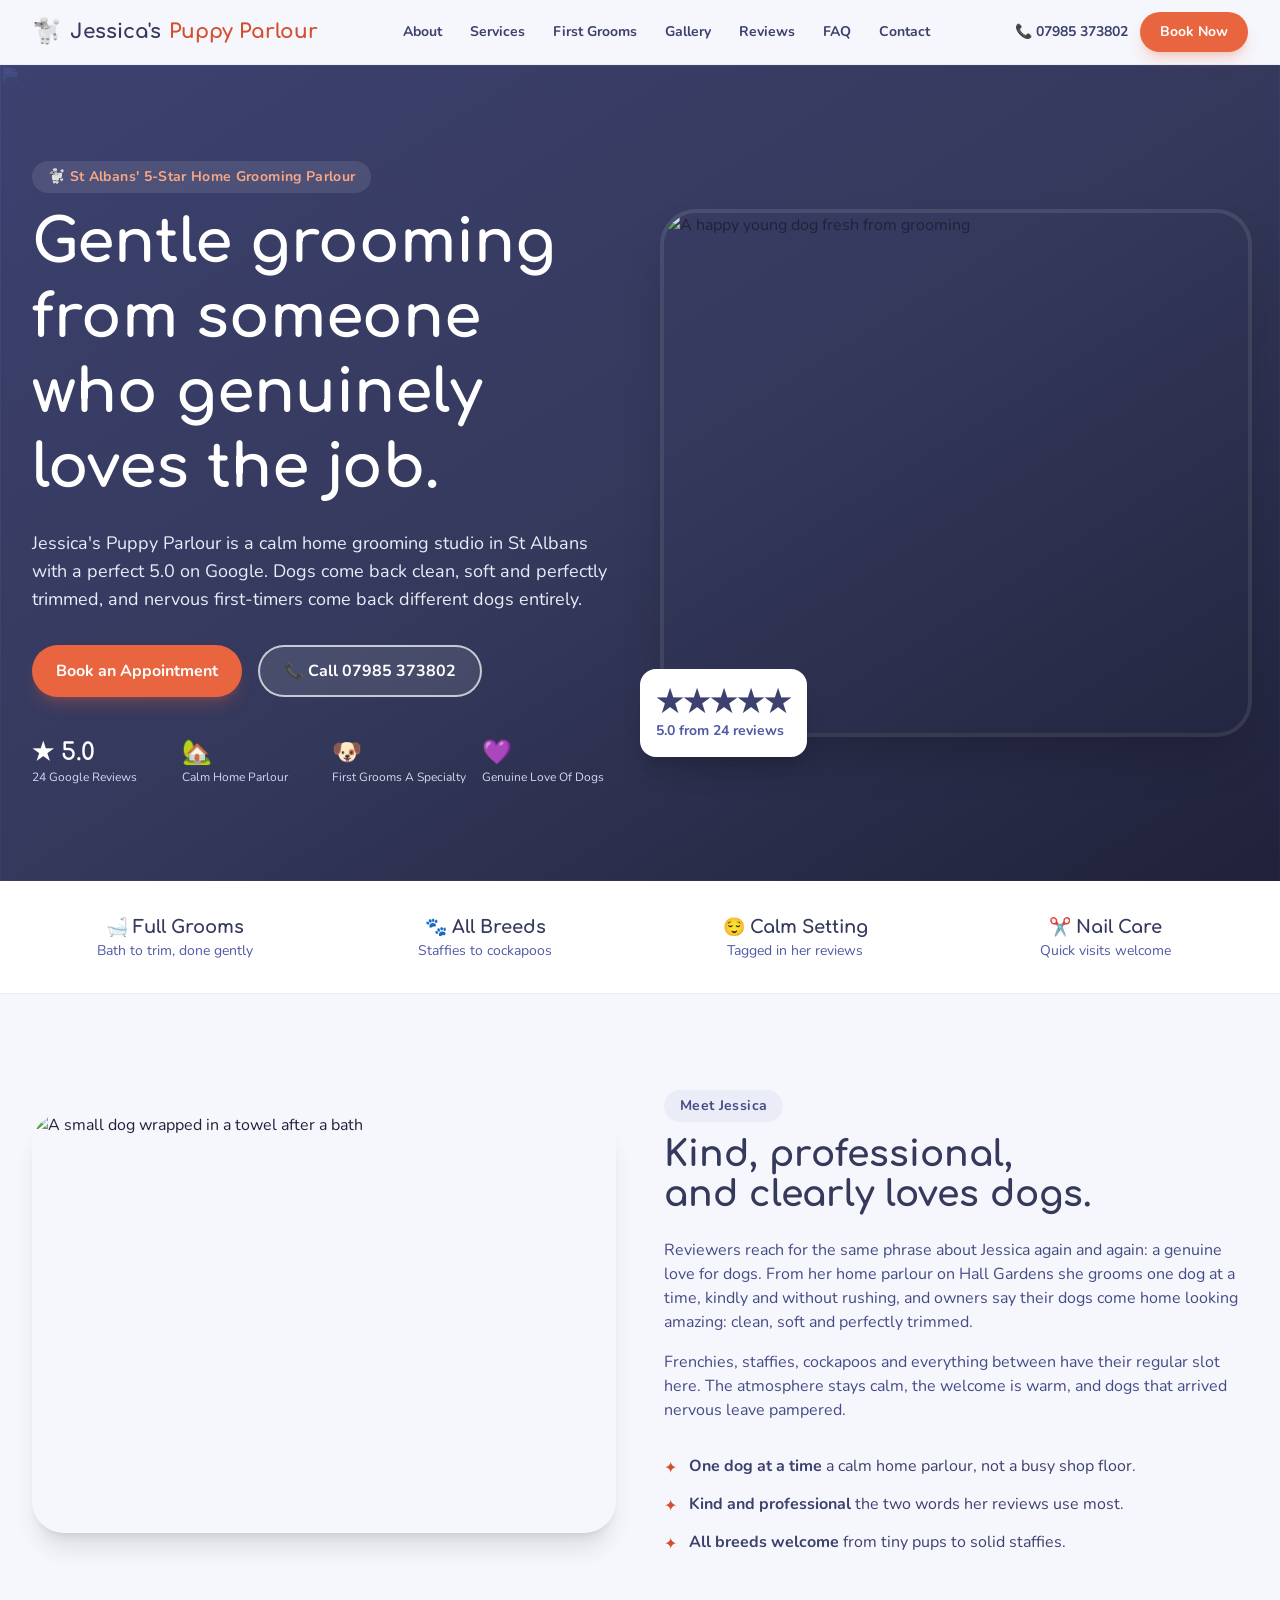
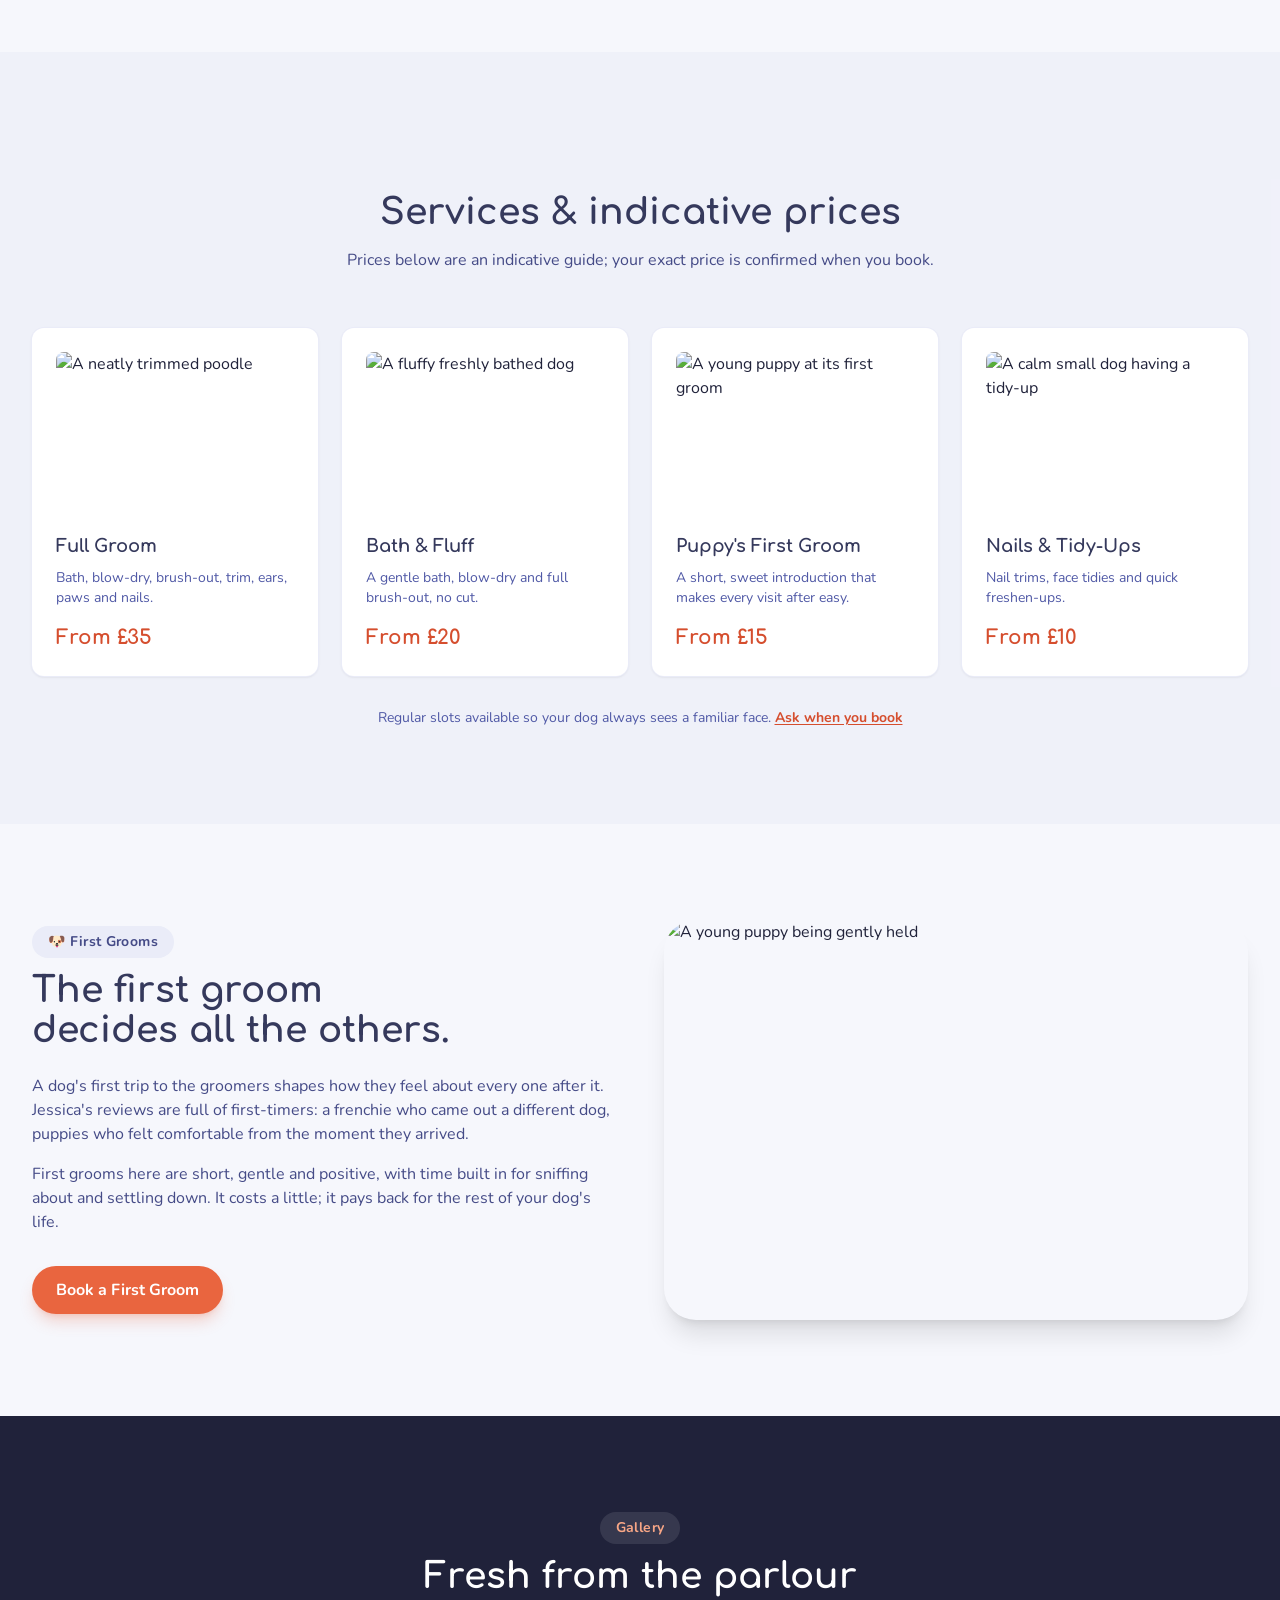
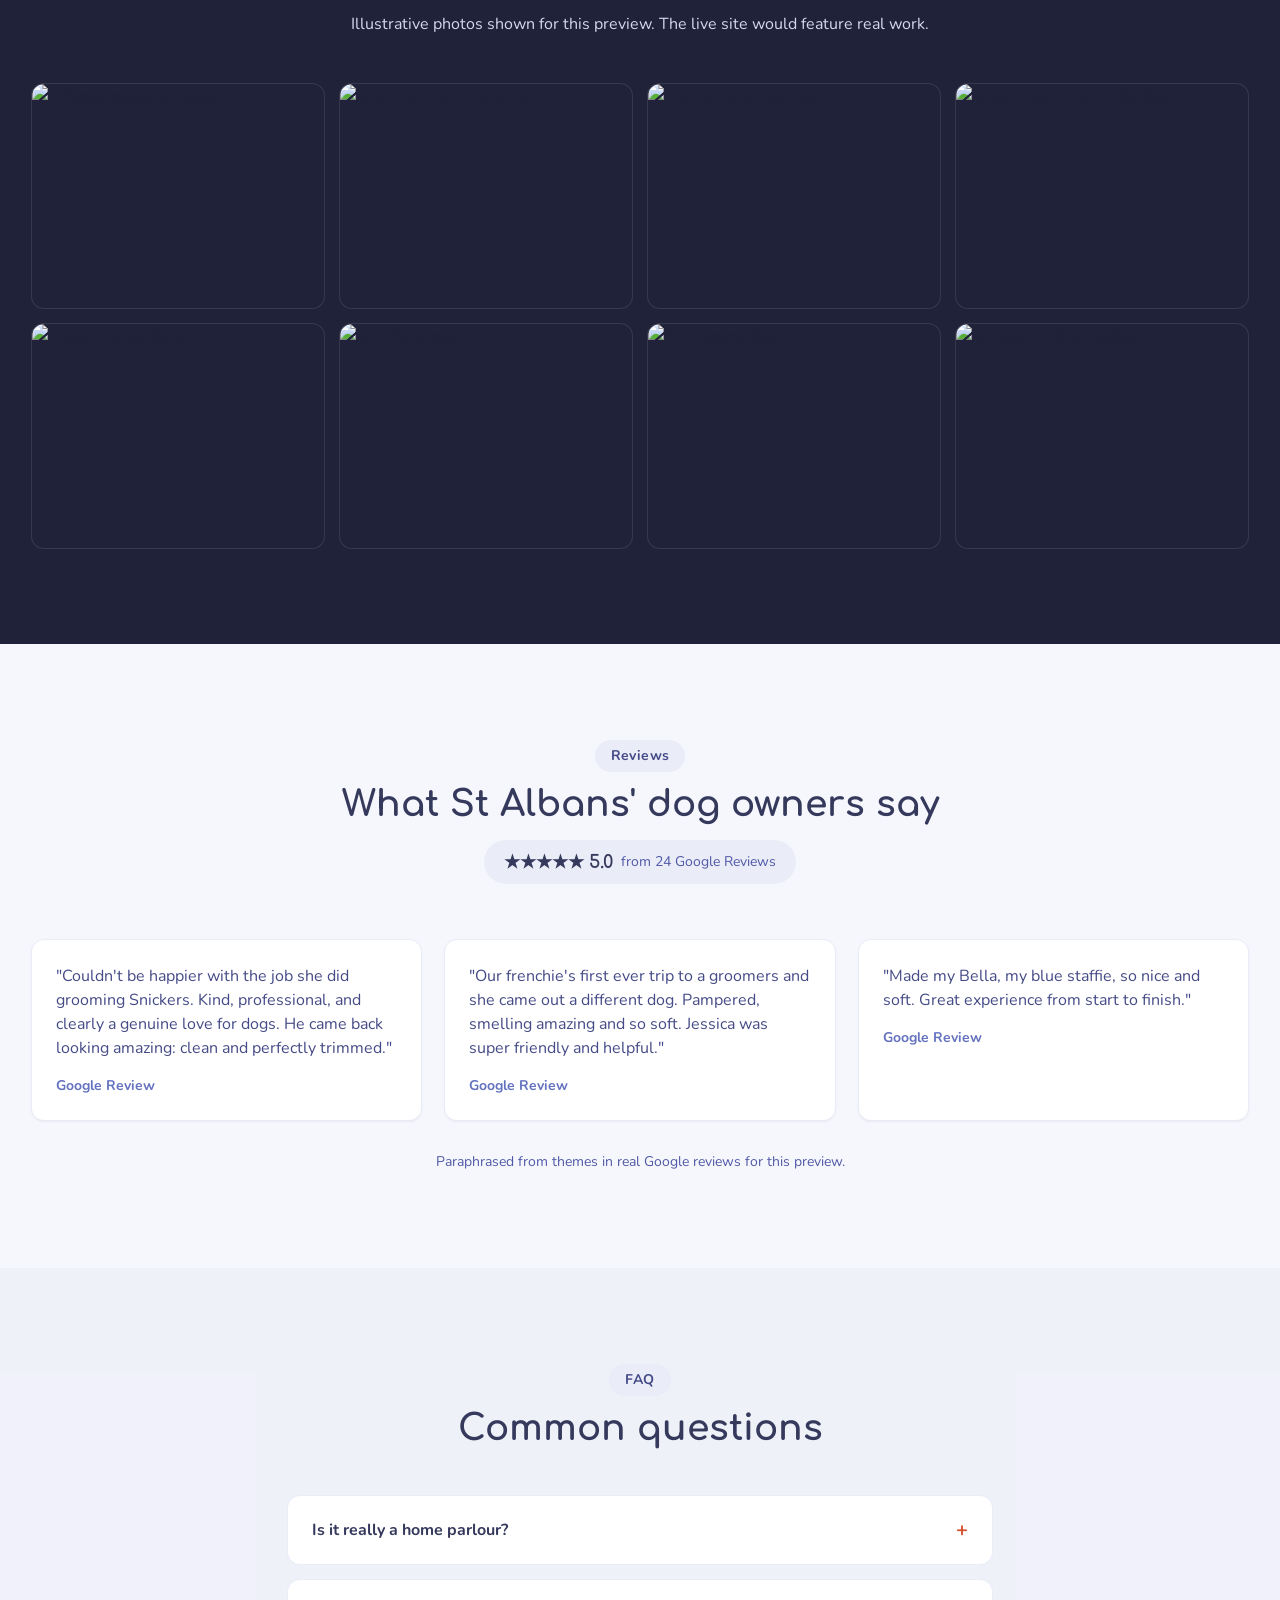
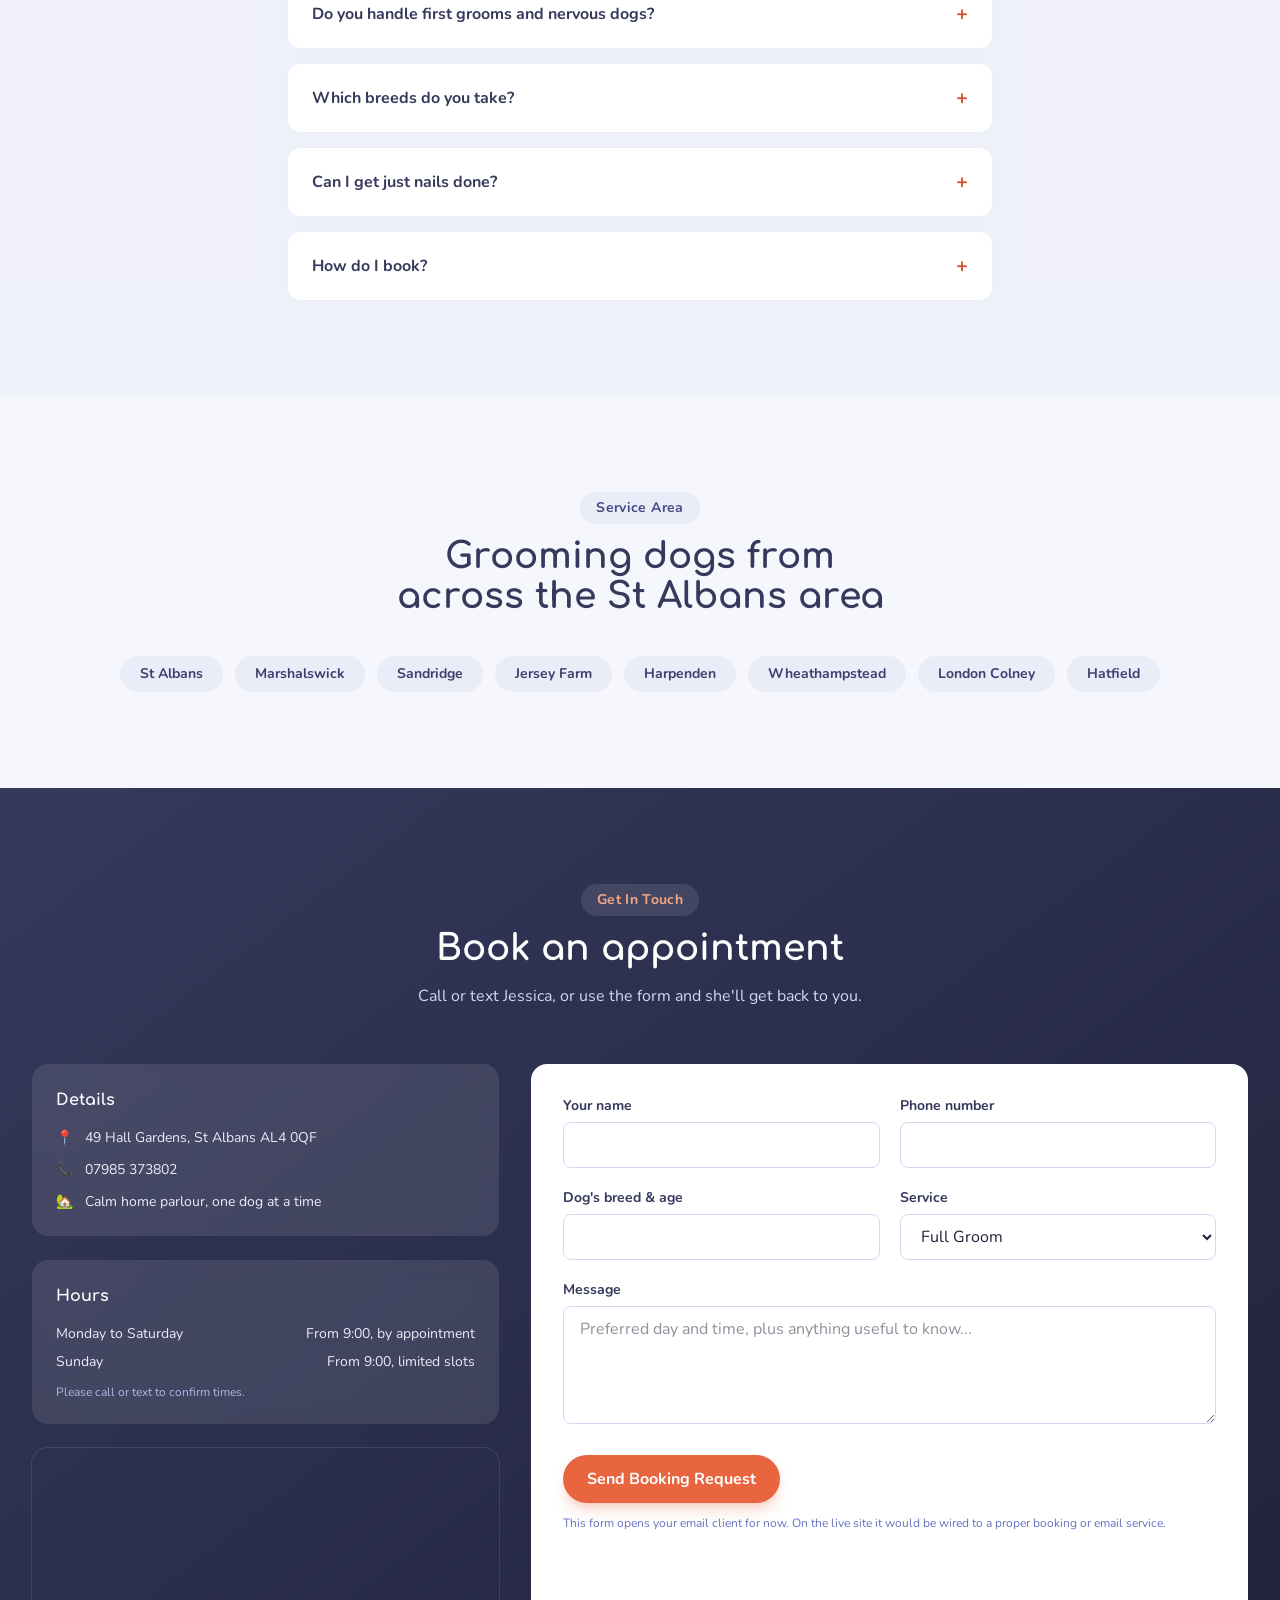
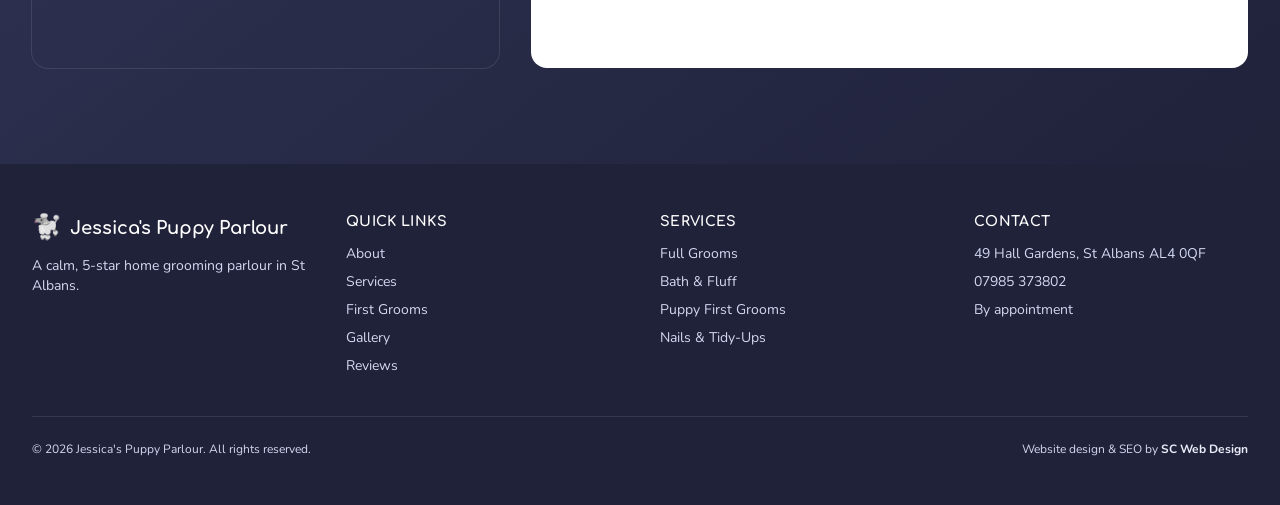
==== index.html @ 6b9fdbdd "Jessica's Puppy Parlour spec site: production and preview" ====
<!DOCTYPE html>
<html lang="en-GB">
<head>
<meta charset="UTF-8">
<meta name="viewport" content="width=device-width, initial-scale=1.0, viewport-fit=cover">
<meta name="theme-color" content="#f6f7fc">
<title>Jessica's Puppy Parlour | Gentle Dog Grooming in St Albans | 5★</title>
<meta name="description" content="Jessica's Puppy Parlour is a 5-star home grooming parlour in St Albans. Gentle full grooms, first puppy grooms and nail care, from a groomer with a genuine love of dogs. Call 07985 373802.">
<link rel="canonical" href="https://www.jessicaspuppyparlour.co.uk/">

<meta property="og:type" content="business.business">
<meta property="og:title" content="Jessica's Puppy Parlour | Gentle Dog Grooming in St Albans | 5★">
<meta property="og:description" content="Jessica's Puppy Parlour is a 5-star home grooming parlour in St Albans. Gentle full grooms, first puppy grooms and nail care, from a groomer with a genuine love of dogs. Call 07985 373802.">
<meta property="og:image" content="https://images.unsplash.com/photo-1534361960057-19889db9621e?fm=jpg&q=80&w=1200&auto=format&fit=crop">
<meta property="og:url" content="https://www.jessicaspuppyparlour.co.uk/">
<meta property="og:locale" content="en_GB">
<meta property="og:site_name" content="Jessica's Puppy Parlour">
<meta name="twitter:card" content="summary_large_image">

<meta name="robots" content="index, follow">
<meta name="geo.placename" content="St Albans">

<link rel="icon" href="data:image/svg+xml,%3Csvg xmlns='http://www.w3.org/2000/svg' viewBox='0 0 100 100'%3E%3Ctext y='.9em' font-size='90'%3E&#x1F429;%3C/text%3E%3C/svg%3E">

<link rel="preconnect" href="https://fonts.googleapis.com">
<link rel="preconnect" href="https://fonts.gstatic.com" crossorigin>
<link href="https://fonts.googleapis.com/css2?family=Comfortaa:wght@600;700&family=Nunito:wght@400;600;700&display=swap" rel="stylesheet">

<link rel="stylesheet" href="css/style.css">

<script type="application/ld+json">
{
  "@context": "https://schema.org",
  "@type": "LocalBusiness",
  "name": "Jessica's Puppy Parlour",
  "description": "Home dog grooming parlour in St Albans. Full grooms, puppy first grooms and nail care.",
  "image": "https://images.unsplash.com/photo-1534361960057-19889db9621e?fm=jpg&q=80&w=1200&auto=format&fit=crop",
  "@id": "https://www.jessicaspuppyparlour.co.uk/",
  "url": "https://www.jessicaspuppyparlour.co.uk/",
  "telephone": "+447985373802",
  "priceRange": "££",
  "address": {
    "@type": "PostalAddress",
    "streetAddress": "49 Hall Gardens",
    "addressLocality": "St Albans",
    "addressRegion": "Hertfordshire",
    "postalCode": "AL4 0QF",
    "addressCountry": "GB"
  },
  "aggregateRating": {
    "@type": "AggregateRating",
    "ratingValue": "5.0",
    "reviewCount": "24"
  }
}
</script>
</head>
<body class="bg-brand-50 text-brand-950 antialiased">

<a href="#main" class="sr-only focus:not-sr-only focus:absolute focus:z-50 focus:m-3 focus:rounded-lg focus:bg-white focus:px-4 focus:py-2 focus:text-brand-700 focus:shadow-lg">Skip to content</a>

<header id="site-header" class="sticky top-0 z-40 border-b border-brand-100/80 bg-brand-50/90 backdrop-blur transition-shadow">
  <div class="mx-auto flex max-w-7xl items-center justify-between px-4 py-3 sm:px-6 lg:px-8">
    <a href="#main" class="flex items-center gap-2 font-display text-lg font-bold text-brand-900 sm:text-xl">
      <span aria-hidden="true" class="text-2xl">🐩</span>
      Jessica's <span class="text-accent-600">Puppy Parlour</span>
    </a>

    <nav aria-label="Primary" class="hidden items-center gap-7 lg:flex">
      <a href="#about" class="text-sm font-bold text-brand-800 hover:text-accent-600">About</a>
      <a href="#services" class="text-sm font-bold text-brand-800 hover:text-accent-600">Services</a>
      <a href="#puppies" class="text-sm font-bold text-brand-800 hover:text-accent-600">First Grooms</a>
      <a href="#gallery" class="text-sm font-bold text-brand-800 hover:text-accent-600">Gallery</a>
      <a href="#reviews" class="text-sm font-bold text-brand-800 hover:text-accent-600">Reviews</a>
      <a href="#faq" class="text-sm font-bold text-brand-800 hover:text-accent-600">FAQ</a>
      <a href="#contact" class="text-sm font-bold text-brand-800 hover:text-accent-600">Contact</a>
    </nav>

    <div class="hidden items-center gap-3 lg:flex">
      <a href="tel:07985373802" class="text-sm font-bold text-brand-800">📞 07985 373802</a>
      <a href="#contact" class="btn-primary !px-5 !py-2.5 text-sm">Book Now</a>
    </div>

    <button id="menu-toggle" type="button" aria-controls="mobile-menu" aria-expanded="false" class="inline-flex items-center justify-center rounded-lg p-2 text-brand-900 lg:hidden" aria-label="Toggle navigation menu">
      <svg id="icon-open" xmlns="http://www.w3.org/2000/svg" class="h-7 w-7" fill="none" viewBox="0 0 24 24" stroke="currentColor" stroke-width="2"><path stroke-linecap="round" stroke-linejoin="round" d="M4 6h16M4 12h16M4 18h16" /></svg>
      <svg id="icon-close" xmlns="http://www.w3.org/2000/svg" class="hidden h-7 w-7" fill="none" viewBox="0 0 24 24" stroke="currentColor" stroke-width="2"><path stroke-linecap="round" stroke-linejoin="round" d="M6 18L18 6M6 6l12 12" /></svg>
    </button>
  </div>

  <div id="mobile-menu" class="hidden border-t border-brand-100 bg-brand-50 lg:hidden">
    <nav aria-label="Mobile" class="flex flex-col gap-1 px-4 py-3">
      <a href="#about" class="rounded-lg px-3 py-2.5 text-brand-900 hover:bg-brand-100">About</a>
      <a href="#services" class="rounded-lg px-3 py-2.5 text-brand-900 hover:bg-brand-100">Services</a>
      <a href="#puppies" class="rounded-lg px-3 py-2.5 text-brand-900 hover:bg-brand-100">First Grooms</a>
      <a href="#gallery" class="rounded-lg px-3 py-2.5 text-brand-900 hover:bg-brand-100">Gallery</a>
      <a href="#reviews" class="rounded-lg px-3 py-2.5 text-brand-900 hover:bg-brand-100">Reviews</a>
      <a href="#faq" class="rounded-lg px-3 py-2.5 text-brand-900 hover:bg-brand-100">FAQ</a>
      <a href="#contact" class="rounded-lg px-3 py-2.5 text-brand-900 hover:bg-brand-100">Contact</a>
      <a href="tel:07985373802" class="mt-2 rounded-lg px-3 py-2.5 font-bold text-brand-800">📞 07985 373802</a>
      <a href="#contact" class="btn-primary mt-1 w-full">Book Now</a>
    </nav>
  </div>
</header>

<main id="main">

  <section class="relative overflow-hidden bg-gradient-to-br from-brand-800 via-brand-900 to-brand-950">
    <div class="absolute inset-0 opacity-20 mix-blend-overlay">
      <img src="https://images.unsplash.com/photo-1534361960057-19889db9621e?fm=jpg&q=80&w=1200&auto=format&fit=crop" alt="" class="h-full w-full object-cover" loading="eager">
    </div>
    <div class="relative mx-auto grid max-w-7xl gap-12 px-4 py-12 sm:px-6 sm:py-16 lg:grid-cols-2 lg:items-center lg:px-8 lg:py-24">
      <div>
        <p class="section-eyebrow !bg-white/10 !text-accent-300">🐩 St Albans' 5-Star Home Grooming Parlour</p>
        <h1 class="font-display text-4xl font-bold leading-tight text-white sm:text-5xl lg:text-6xl">
          Gentle grooming from someone who genuinely loves the job.
        </h1>
        <p class="mt-6 max-w-xl text-lg text-brand-100">
          Jessica's Puppy Parlour is a calm home grooming studio in St Albans with a perfect 5.0 on Google. Dogs come back clean, soft and perfectly trimmed, and nervous first-timers come back different dogs entirely.
        </p>
        <div class="mt-8 flex flex-col gap-3 sm:flex-row sm:flex-wrap sm:gap-4">
          <a href="#contact" class="btn-primary">Book an Appointment</a>
          <a href="tel:07985373802" class="btn-secondary">📞 Call 07985 373802</a>
        </div>
        <div class="mt-8 overflow-hidden rounded-2xl shadow-2xl ring-2 ring-white/10 lg:hidden">
          <img src="https://images.unsplash.com/photo-1534361960057-19889db9621e?fm=jpg&q=80&w=1200&auto=format&fit=crop" alt="A happy young dog fresh from grooming" class="h-52 w-full object-cover sm:h-64">
        </div>
        <dl class="mt-10 grid grid-cols-2 gap-4 sm:grid-cols-4">
          <div>
            <dd class="font-display text-2xl font-bold text-white">★ 5.0</dd>
            <dd class="text-xs text-brand-200">24 Google Reviews</dd>
          </div>
          <div>
            <dd class="font-display text-2xl font-bold text-white">🏡</dd>
            <dd class="text-xs text-brand-200">Calm Home Parlour</dd>
          </div>
          <div>
            <dd class="font-display text-2xl font-bold text-white">🐶</dd>
            <dd class="text-xs text-brand-200">First Grooms A Specialty</dd>
          </div>
          <div>
            <dd class="font-display text-2xl font-bold text-white">💜</dd>
            <dd class="text-xs text-brand-200">Genuine Love Of Dogs</dd>
          </div>
        </dl>
      </div>
      <div class="relative hidden lg:block">
        <div class="overflow-hidden rounded-[2rem] shadow-2xl ring-4 ring-white/10">
          <img src="https://images.unsplash.com/photo-1534361960057-19889db9621e?fm=jpg&q=80&w=1200&auto=format&fit=crop" alt="A happy young dog fresh from grooming" class="h-[520px] w-full object-cover">
        </div>
        <div class="absolute -bottom-6 -left-6 rounded-2xl bg-white p-4 shadow-xl">
          <p class="font-display text-3xl font-bold text-brand-800">★★★★★</p>
          <p class="text-sm font-bold text-brand-600">5.0 from 24 reviews</p>
        </div>
      </div>
    </div>
  </section>

  <section class="border-b border-brand-100 bg-white">
    <div class="mx-auto grid max-w-7xl grid-cols-2 gap-6 px-4 py-8 text-center sm:px-6 md:grid-cols-4 lg:px-8">
      <div>
        <p class="font-display text-lg font-bold text-brand-900">🛁 Full Grooms</p>
        <p class="text-sm text-brand-600">Bath to trim, done gently</p>
      </div>
      <div>
        <p class="font-display text-lg font-bold text-brand-900">🐾 All Breeds</p>
        <p class="text-sm text-brand-600">Staffies to cockapoos</p>
      </div>
      <div>
        <p class="font-display text-lg font-bold text-brand-900">😌 Calm Setting</p>
        <p class="text-sm text-brand-600">Tagged in her reviews</p>
      </div>
      <div>
        <p class="font-display text-lg font-bold text-brand-900">✂️ Nail Care</p>
        <p class="text-sm text-brand-600">Quick visits welcome</p>
      </div>
    </div>
  </section>

  <section id="about" class="py-16 sm:py-24">
    <div class="mx-auto grid max-w-7xl gap-12 px-4 sm:px-6 lg:grid-cols-2 lg:items-center lg:px-8">
      <div class="order-2 overflow-hidden rounded-[2rem] shadow-xl lg:order-1">
        <img src="https://images.unsplash.com/photo-1611173622933-91942d394b04?fm=jpg&q=80&w=1200&auto=format&fit=crop" alt="A small dog wrapped in a towel after a bath" class="h-[420px] w-full object-cover" loading="lazy">
      </div>
      <div class="order-1 lg:order-2">
        <p class="section-eyebrow">Meet Jessica</p>
        <h2 class="font-display text-3xl font-bold text-brand-900 sm:text-4xl">Kind, professional, and clearly loves dogs.</h2>
        <p class="mt-6 text-brand-700">Reviewers reach for the same phrase about Jessica again and again: a genuine love for dogs. From her home parlour on Hall Gardens she grooms one dog at a time, kindly and without rushing, and owners say their dogs come home looking amazing: clean, soft and perfectly trimmed.</p>
        <p class="mt-4 text-brand-700">Frenchies, staffies, cockapoos and everything between have their regular slot here. The atmosphere stays calm, the welcome is warm, and dogs that arrived nervous leave pampered.</p>
        <ul class="mt-8 space-y-3">
          <li class="flex items-start gap-3">
            <span class="mt-0.5 text-accent-600">✦</span>
            <span class="text-brand-800"><strong>One dog at a time</strong> a calm home parlour, not a busy shop floor.</span>
          </li>
          <li class="flex items-start gap-3">
            <span class="mt-0.5 text-accent-600">✦</span>
            <span class="text-brand-800"><strong>Kind and professional</strong> the two words her reviews use most.</span>
          </li>
          <li class="flex items-start gap-3">
            <span class="mt-0.5 text-accent-600">✦</span>
            <span class="text-brand-800"><strong>All breeds welcome</strong> from tiny pups to solid staffies.</span>
          </li>
        </ul>
      </div>
    </div>
  </section>

  <section id="services" class="bg-brand-100/50 py-16 sm:py-24">
    <div class="mx-auto max-w-7xl px-4 sm:px-6 lg:px-8">
      <div class="mx-auto max-w-2xl text-center">
        <p class="section-eyebrow">Services &amp; Pricing</p>
        <h2 class="font-display text-3xl font-bold text-brand-900 sm:text-4xl">Services &amp; indicative prices</h2>
        <p class="mt-4 text-brand-700">Prices below are an indicative guide; your exact price is confirmed when you book.</p>
      </div>
      <div class="mt-14 grid gap-6 sm:grid-cols-2 lg:grid-cols-4">
        <article class="card flex flex-col">
          <img src="https://images.unsplash.com/photo-1614261812340-5ee9a3ed33a3?fm=jpg&q=80&w=600&auto=format&fit=crop" alt="A neatly trimmed poodle" class="mb-5 h-40 w-full rounded-lg object-cover" loading="lazy">
          <h3 class="font-display text-lg font-bold text-brand-900">Full Groom</h3>
          <p class="mt-2 flex-1 text-sm text-brand-600">Bath, blow-dry, brush-out, trim, ears, paws and nails.</p>
          <p class="mt-4 font-display text-xl font-bold text-accent-600">From £35</p>
        </article>
        <article class="card flex flex-col">
          <img src="https://images.unsplash.com/photo-1519224939581-4fbbdbeff92f?fm=jpg&q=80&w=600&auto=format&fit=crop" alt="A fluffy freshly bathed dog" class="mb-5 h-40 w-full rounded-lg object-cover" loading="lazy">
          <h3 class="font-display text-lg font-bold text-brand-900">Bath & Fluff</h3>
          <p class="mt-2 flex-1 text-sm text-brand-600">A gentle bath, blow-dry and full brush-out, no cut.</p>
          <p class="mt-4 font-display text-xl font-bold text-accent-600">From £20</p>
        </article>
        <article class="card flex flex-col">
          <img src="https://images.unsplash.com/photo-1537151608828-ea2b11777ee8?fm=jpg&q=80&w=600&auto=format&fit=crop" alt="A young puppy at its first groom" class="mb-5 h-40 w-full rounded-lg object-cover" loading="lazy">
          <h3 class="font-display text-lg font-bold text-brand-900">Puppy's First Groom</h3>
          <p class="mt-2 flex-1 text-sm text-brand-600">A short, sweet introduction that makes every visit after easy.</p>
          <p class="mt-4 font-display text-xl font-bold text-accent-600">From £15</p>
        </article>
        <article class="card flex flex-col">
          <img src="https://images.unsplash.com/photo-1583511655826-05700d52f4d9?fm=jpg&q=80&w=600&auto=format&fit=crop" alt="A calm small dog having a tidy-up" class="mb-5 h-40 w-full rounded-lg object-cover" loading="lazy">
          <h3 class="font-display text-lg font-bold text-brand-900">Nails & Tidy-Ups</h3>
          <p class="mt-2 flex-1 text-sm text-brand-600">Nail trims, face tidies and quick freshen-ups.</p>
          <p class="mt-4 font-display text-xl font-bold text-accent-600">From £10</p>
        </article>
      </div>
      <p class="mt-8 text-center text-sm text-brand-600">Regular slots available so your dog always sees a familiar face. <a href="#contact" class="font-bold text-accent-600 underline underline-offset-2">Ask when you book</a></p>
    </div>
  </section>

  <section id="puppies" class="py-16 sm:py-24">
    <div class="mx-auto grid max-w-7xl gap-12 px-4 sm:px-6 lg:grid-cols-2 lg:items-center lg:px-8">
      <div>
        <p class="section-eyebrow">🐶 First Grooms</p>
        <h2 class="font-display text-3xl font-bold text-brand-900 sm:text-4xl">The first groom decides all the others.</h2>
        <p class="mt-6 text-brand-700">A dog's first trip to the groomers shapes how they feel about every one after it. Jessica's reviews are full of first-timers: a frenchie who came out a different dog, puppies who felt comfortable from the moment they arrived.</p>
        <p class="mt-4 text-brand-700">First grooms here are short, gentle and positive, with time built in for sniffing about and settling down. It costs a little; it pays back for the rest of your dog's life.</p>
        <a href="#contact" class="btn-primary mt-8">Book a First Groom</a>
      </div>
      <div class="overflow-hidden rounded-[2rem] shadow-xl">
        <img src="https://images.unsplash.com/photo-1537151608828-ea2b11777ee8?fm=jpg&q=80&w=1200&auto=format&fit=crop" alt="A young puppy being gently held" class="h-[400px] w-full object-cover" loading="lazy">
      </div>
    </div>
  </section>

  <section id="gallery" class="bg-brand-950 py-16 sm:py-24">
    <div class="mx-auto max-w-7xl px-4 sm:px-6 lg:px-8">
      <div class="mx-auto max-w-2xl text-center">
        <p class="section-eyebrow !bg-white/10 !text-accent-300">Gallery</p>
        <h2 class="font-display text-3xl font-bold text-white sm:text-4xl">Fresh from the parlour</h2>
        <p class="mt-4 text-brand-200">Illustrative photos shown for this preview. The live site would feature real work.</p>
      </div>
      <div class="mt-12 grid grid-cols-2 gap-4 sm:grid-cols-3 lg:grid-cols-4">
        <img src="https://images.unsplash.com/photo-1534361960057-19889db9621e?fm=jpg&q=75&w=500&auto=format&fit=crop" alt="A happy puppy on grass" class="h-48 w-full rounded-xl object-cover ring-1 ring-white/10 transition hover:scale-[1.02] hover:opacity-90 sm:h-56" loading="lazy">
        <img src="https://images.unsplash.com/photo-1611173622933-91942d394b04?fm=jpg&q=75&w=500&auto=format&fit=crop" alt="A pomeranian in a towel" class="h-48 w-full rounded-xl object-cover ring-1 ring-white/10 transition hover:scale-[1.02] hover:opacity-90 sm:h-56" loading="lazy">
        <img src="https://images.unsplash.com/photo-1583511655826-05700d52f4d9?fm=jpg&q=75&w=500&auto=format&fit=crop" alt="A small groomed dog" class="h-48 w-full rounded-xl object-cover ring-1 ring-white/10 transition hover:scale-[1.02] hover:opacity-90 sm:h-56" loading="lazy">
        <img src="https://images.unsplash.com/photo-1561037404-61cd46aa615b?fm=jpg&q=75&w=500&auto=format&fit=crop" alt="A calm black and white dog" class="h-48 w-full rounded-xl object-cover ring-1 ring-white/10 transition hover:scale-[1.02] hover:opacity-90 sm:h-56" loading="lazy">
        <img src="https://images.unsplash.com/photo-1678153184494-1f6fc14a673d?fm=jpg&q=75&w=500&auto=format&fit=crop" alt="A dog in a bandana" class="h-48 w-full rounded-xl object-cover ring-1 ring-white/10 transition hover:scale-[1.02] hover:opacity-90 sm:h-56" loading="lazy">
        <img src="https://images.unsplash.com/photo-1560807707-8cc77767d783?fm=jpg&q=75&w=500&auto=format&fit=crop" alt="A fluffy puppy" class="h-48 w-full rounded-xl object-cover ring-1 ring-white/10 transition hover:scale-[1.02] hover:opacity-90 sm:h-56" loading="lazy">
        <img src="https://images.unsplash.com/photo-1548199973-03cce0bbc87b?fm=jpg&q=75&w=500&auto=format&fit=crop" alt="Two happy dogs" class="h-48 w-full rounded-xl object-cover ring-1 ring-white/10 transition hover:scale-[1.02] hover:opacity-90 sm:h-56" loading="lazy">
        <img src="https://images.unsplash.com/photo-1510771463146-e89e6e86560e?fm=jpg&q=75&w=500&auto=format&fit=crop" alt="A cheerful dog outdoors" class="h-48 w-full rounded-xl object-cover ring-1 ring-white/10 transition hover:scale-[1.02] hover:opacity-90 sm:h-56" loading="lazy">
      </div>
    </div>
  </section>

  <section id="reviews" class="py-16 sm:py-24">
    <div class="mx-auto max-w-7xl px-4 sm:px-6 lg:px-8">
      <div class="mx-auto max-w-2xl text-center">
        <p class="section-eyebrow">Reviews</p>
        <h2 class="font-display text-3xl font-bold text-brand-900 sm:text-4xl">What St Albans' dog owners say</h2>
        <div class="mt-4 inline-flex items-center gap-2 rounded-full bg-brand-100 px-5 py-2">
          <span class="font-display text-lg font-bold text-brand-900">★★★★★ 5.0</span>
          <span class="text-sm text-brand-600">from 24 Google Reviews</span>
        </div>
      </div>
      <div class="mt-14 grid gap-6 lg:grid-cols-3">
        <blockquote class="card">
          <p class="text-brand-700">"Couldn't be happier with the job she did grooming Snickers. Kind, professional, and clearly a genuine love for dogs. He came back looking amazing: clean and perfectly trimmed."</p>
          <footer class="mt-4 text-sm font-bold text-brand-500">Google Review</footer>
        </blockquote>
        <blockquote class="card">
          <p class="text-brand-700">"Our frenchie's first ever trip to a groomers and she came out a different dog. Pampered, smelling amazing and so soft. Jessica was super friendly and helpful."</p>
          <footer class="mt-4 text-sm font-bold text-brand-500">Google Review</footer>
        </blockquote>
        <blockquote class="card">
          <p class="text-brand-700">"Made my Bella, my blue staffie, so nice and soft. Great experience from start to finish."</p>
          <footer class="mt-4 text-sm font-bold text-brand-500">Google Review</footer>
        </blockquote>
      </div>
      <p class="mt-8 text-center text-sm text-brand-600">Paraphrased from themes in real Google reviews for this preview.</p>
    </div>
  </section>

  <section id="faq" class="bg-brand-100/50 py-16 sm:py-24">
    <div class="mx-auto max-w-3xl px-4 sm:px-6 lg:px-8">
      <div class="text-center">
        <p class="section-eyebrow">FAQ</p>
        <h2 class="font-display text-3xl font-bold text-brand-900 sm:text-4xl">Common questions</h2>
      </div>
      <div class="mt-12 space-y-4" id="faq-list">
        <div class="faq-item overflow-hidden rounded-xl bg-white ring-1 ring-brand-100">
          <button type="button" class="faq-trigger flex w-full items-center justify-between gap-4 px-6 py-5 text-left font-bold text-brand-900" aria-expanded="false">
            Is it really a home parlour?
            <span class="faq-icon shrink-0 text-xl text-accent-600">+</span>
          </button>
          <div class="faq-panel hidden px-6 pb-5 text-brand-600">Yes, a properly set-up grooming space at home on Hall Gardens, which is exactly why the atmosphere stays calm: one dog at a time, no barking queue.</div>
        </div>
        <div class="faq-item overflow-hidden rounded-xl bg-white ring-1 ring-brand-100">
          <button type="button" class="faq-trigger flex w-full items-center justify-between gap-4 px-6 py-5 text-left font-bold text-brand-900" aria-expanded="false">
            Do you handle first grooms and nervous dogs?
            <span class="faq-icon shrink-0 text-xl text-accent-600">+</span>
          </button>
          <div class="faq-panel hidden px-6 pb-5 text-brand-600">It's a specialty. First visits are kept short, gentle and positive, and several reviews are from owners whose dogs had never been groomed before.</div>
        </div>
        <div class="faq-item overflow-hidden rounded-xl bg-white ring-1 ring-brand-100">
          <button type="button" class="faq-trigger flex w-full items-center justify-between gap-4 px-6 py-5 text-left font-bold text-brand-900" aria-expanded="false">
            Which breeds do you take?
            <span class="faq-icon shrink-0 text-xl text-accent-600">+</span>
          </button>
          <div class="faq-panel hidden px-6 pb-5 text-brand-600">All sorts: reviews mention cockapoos, French bulldogs and staffies, and everything from tiny pups upwards is welcome.</div>
        </div>
        <div class="faq-item overflow-hidden rounded-xl bg-white ring-1 ring-brand-100">
          <button type="button" class="faq-trigger flex w-full items-center justify-between gap-4 px-6 py-5 text-left font-bold text-brand-900" aria-expanded="false">
            Can I get just nails done?
            <span class="faq-icon shrink-0 text-xl text-accent-600">+</span>
          </button>
          <div class="faq-panel hidden px-6 pb-5 text-brand-600">Yes, nail trims and quick tidy-ups are everyday visits, no full groom needed.</div>
        </div>
        <div class="faq-item overflow-hidden rounded-xl bg-white ring-1 ring-brand-100">
          <button type="button" class="faq-trigger flex w-full items-center justify-between gap-4 px-6 py-5 text-left font-bold text-brand-900" aria-expanded="false">
            How do I book?
            <span class="faq-icon shrink-0 text-xl text-accent-600">+</span>
          </button>
          <div class="faq-panel hidden px-6 pb-5 text-brand-600">Call or text 07985 373802, or use the form below and Jessica will get back to you with times.</div>
        </div>
      </div>
    </div>
  </section>

  <section class="py-16 sm:py-24">
    <div class="mx-auto max-w-7xl px-4 sm:px-6 lg:px-8">
      <div class="mx-auto max-w-2xl text-center">
        <p class="section-eyebrow">Service Area</p>
        <h2 class="font-display text-3xl font-bold text-brand-900 sm:text-4xl">Grooming dogs from across the St Albans area</h2>
      </div>
      <div class="mt-10 flex flex-wrap justify-center gap-3">
        <span class="rounded-full bg-brand-100 px-5 py-2 text-sm font-bold text-brand-800">St Albans</span>
        <span class="rounded-full bg-brand-100 px-5 py-2 text-sm font-bold text-brand-800">Marshalswick</span>
        <span class="rounded-full bg-brand-100 px-5 py-2 text-sm font-bold text-brand-800">Sandridge</span>
        <span class="rounded-full bg-brand-100 px-5 py-2 text-sm font-bold text-brand-800">Jersey Farm</span>
        <span class="rounded-full bg-brand-100 px-5 py-2 text-sm font-bold text-brand-800">Harpenden</span>
        <span class="rounded-full bg-brand-100 px-5 py-2 text-sm font-bold text-brand-800">Wheathampstead</span>
        <span class="rounded-full bg-brand-100 px-5 py-2 text-sm font-bold text-brand-800">London Colney</span>
        <span class="rounded-full bg-brand-100 px-5 py-2 text-sm font-bold text-brand-800">Hatfield</span>
      </div>
    </div>
  </section>

  <section id="contact" class="bg-gradient-to-br from-brand-900 to-brand-950 py-16 sm:py-24">
    <div class="mx-auto max-w-7xl px-4 sm:px-6 lg:px-8">
      <div class="mx-auto max-w-2xl text-center">
        <p class="section-eyebrow !bg-white/10 !text-accent-300">Get In Touch</p>
        <h2 class="font-display text-3xl font-bold text-white sm:text-4xl">Book an appointment</h2>
        <p class="mt-4 text-brand-200">Call or text Jessica, or use the form and she'll get back to you.</p>
      </div>

      <div class="mt-14 grid gap-8 lg:grid-cols-5">
        <div class="lg:col-span-2 space-y-6">
          <div class="rounded-2xl bg-white/10 p-6 backdrop-blur">
            <h3 class="font-display font-bold text-white">Details</h3>
            <ul class="mt-4 space-y-3 text-sm text-brand-100">
              <li class="flex gap-3"><span aria-hidden="true">📍</span><span>49 Hall Gardens, St Albans AL4 0QF</span></li>
              <li class="flex gap-3"><span aria-hidden="true">📞</span><span>07985 373802</span></li>
              <li class="flex gap-3"><span aria-hidden="true">🏡</span><span>Calm home parlour, one dog at a time</span></li>
            </ul>
          </div>
          <div class="rounded-2xl bg-white/10 p-6 backdrop-blur">
            <h3 class="font-display font-bold text-white">Hours</h3>
            <dl class="mt-4 space-y-2 text-sm text-brand-100">
              <div class="flex justify-between"><dt>Monday to Saturday</dt><dd>From 9:00, by appointment</dd></div>
              <div class="flex justify-between"><dt>Sunday</dt><dd>From 9:00, limited slots</dd></div>
            </dl>
            <p class="mt-3 text-xs text-brand-300">Please call or text to confirm times.</p>
          </div>
          <div class="overflow-hidden rounded-2xl ring-1 ring-white/10">
            <iframe
              title="Map showing Jessica's Puppy Parlour in St Albans"
              src="https://www.google.com/maps?q=49+Hall+Gardens,+St+Albans,+AL4+0QF&output=embed"
              width="100%" height="220" style="border:0" loading="lazy" referrerpolicy="no-referrer-when-downgrade"></iframe>
          </div>
        </div>

        <form class="lg:col-span-3 rounded-2xl bg-white p-6 sm:p-8" action="mailto:hello@jessicaspuppyparlour.co.uk" method="post" enctype="text/plain">
          <div class="grid gap-5 sm:grid-cols-2">
            <div>
              <label for="name" class="block text-sm font-bold text-brand-900">Your name</label>
              <input type="text" id="name" name="name" required class="mt-1.5 w-full rounded-lg border border-brand-200 px-4 py-2.5 text-brand-950 focus:border-brand-500 focus:outline-none focus:ring-2 focus:ring-brand-200">
            </div>
            <div>
              <label for="phone" class="block text-sm font-bold text-brand-900">Phone number</label>
              <input type="tel" id="phone" name="phone" required class="mt-1.5 w-full rounded-lg border border-brand-200 px-4 py-2.5 text-brand-950 focus:border-brand-500 focus:outline-none focus:ring-2 focus:ring-brand-200">
            </div>
            <div>
              <label for="detail" class="block text-sm font-bold text-brand-900">Dog's breed & age</label>
              <input type="text" id="detail" name="detail" class="mt-1.5 w-full rounded-lg border border-brand-200 px-4 py-2.5 text-brand-950 focus:border-brand-500 focus:outline-none focus:ring-2 focus:ring-brand-200">
            </div>
            <div>
              <label for="service" class="block text-sm font-bold text-brand-900">Service</label>
              <select id="service" name="service" class="mt-1.5 w-full rounded-lg border border-brand-200 px-4 py-2.5 text-brand-950 focus:border-brand-500 focus:outline-none focus:ring-2 focus:ring-brand-200">
                <option>Full Groom</option>
                <option>Bath & Fluff</option>
                <option>Puppy's First Groom</option>
                <option>Nails & Tidy-Up</option>
                <option>Not sure, advise me</option>
              </select>
            </div>
            <div class="sm:col-span-2">
              <label for="message" class="block text-sm font-bold text-brand-900">Message</label>
              <textarea id="message" name="message" rows="4" class="mt-1.5 w-full rounded-lg border border-brand-200 px-4 py-2.5 text-brand-950 focus:border-brand-500 focus:outline-none focus:ring-2 focus:ring-brand-200" placeholder="Preferred day and time, plus anything useful to know..."></textarea>
            </div>
          </div>
          <button type="submit" class="btn-primary mt-6 w-full sm:w-auto">Send Booking Request</button>
          <p class="mt-3 text-xs text-brand-500">This form opens your email client for now. On the live site it would be wired to a proper booking or email service.</p>
        </form>
      </div>
    </div>
  </section>

</main>

<footer class="bg-brand-950 pt-12 pb-28 text-brand-200 lg:pb-12">
  <div class="mx-auto max-w-7xl px-4 sm:px-6 lg:px-8">
    <div class="grid gap-10 sm:grid-cols-2 lg:grid-cols-4">
      <div>
        <a href="#main" class="flex items-center gap-2 font-display text-lg font-bold text-white">
          <span aria-hidden="true" class="text-2xl">🐩</span> Jessica's Puppy Parlour
        </a>
        <p class="mt-3 text-sm">A calm, 5-star home grooming parlour in St Albans.</p>
      </div>
      <div>
        <h3 class="font-display text-sm font-bold uppercase tracking-wide text-white">Quick Links</h3>
        <ul class="mt-3 space-y-2 text-sm">
          <li><a href="#about" class="hover:text-white">About</a></li>
          <li><a href="#services" class="hover:text-white">Services</a></li>
          <li><a href="#puppies" class="hover:text-white">First Grooms</a></li>
          <li><a href="#gallery" class="hover:text-white">Gallery</a></li>
          <li><a href="#reviews" class="hover:text-white">Reviews</a></li>
        </ul>
      </div>
      <div>
        <h3 class="font-display text-sm font-bold uppercase tracking-wide text-white">Services</h3>
        <ul class="mt-3 space-y-2 text-sm">
          <li>Full Grooms</li>
          <li>Bath & Fluff</li>
          <li>Puppy First Grooms</li>
          <li>Nails & Tidy-Ups</li>
        </ul>
      </div>
      <div>
        <h3 class="font-display text-sm font-bold uppercase tracking-wide text-white">Contact</h3>
        <ul class="mt-3 space-y-2 text-sm">
          <li>49 Hall Gardens, St Albans AL4 0QF</li>
          <li>07985 373802</li>
          <li>By appointment</li>
        </ul>
      </div>
    </div>
    <div class="mt-10 flex flex-col items-center justify-between gap-4 border-t border-white/10 pt-6 text-xs sm:flex-row">
      <p>© <span id="year"></span> Jessica's Puppy Parlour. All rights reserved.</p>
      <p>Website design &amp; SEO by <span class="font-bold text-brand-100">SC Web Design</span></p>
    </div>
  </div>
</footer>

<div id="mobile-cta" class="fixed inset-x-0 bottom-0 z-50 translate-y-full transition-transform duration-300 lg:hidden">
  <div class="mx-3 mb-[calc(0.75rem+env(safe-area-inset-bottom))] flex gap-2 rounded-2xl border border-brand-100 bg-white/95 p-2 shadow-2xl shadow-brand-950/25 backdrop-blur">
    <a href="tel:07985373802" class="flex flex-1 items-center justify-center gap-2 rounded-xl border-2 border-brand-200 px-4 py-3 text-sm font-bold text-brand-900 transition active:scale-[0.98]">📞 Call</a>
    <a href="#contact" class="flex flex-1 items-center justify-center gap-2 rounded-xl bg-accent-500 px-4 py-3 text-sm font-bold text-white shadow-lg shadow-accent-500/30 transition active:scale-[0.98]">Book Now</a>
  </div>
</div>

<script src="js/main.js"></script>
</body>
</html>
---- css/style.css ----
/*! tailwindcss v4.3.3 | MIT License | https://tailwindcss.com */
@layer properties{@supports (((-webkit-hyphens:none)) and (not (margin-trim:inline))) or ((-moz-orient:inline) and (not (color:rgb(from red r g b)))){*,:before,:after,::backdrop{--tw-translate-x:0;--tw-translate-y:0;--tw-translate-z:0;--tw-space-y-reverse:0;--tw-border-style:solid;--tw-gradient-position:initial;--tw-gradient-from:#0000;--tw-gradient-via:#0000;--tw-gradient-to:#0000;--tw-gradient-stops:initial;--tw-gradient-via-stops:initial;--tw-gradient-from-position:0%;--tw-gradient-via-position:50%;--tw-gradient-to-position:100%;--tw-leading:initial;--tw-font-weight:initial;--tw-tracking:initial;--tw-shadow:0 0 #0000;--tw-shadow-color:initial;--tw-shadow-alpha:100%;--tw-inset-shadow:0 0 #0000;--tw-inset-shadow-color:initial;--tw-inset-shadow-alpha:100%;--tw-ring-color:initial;--tw-ring-shadow:0 0 #0000;--tw-inset-ring-color:initial;--tw-inset-ring-shadow:0 0 #0000;--tw-ring-inset:initial;--tw-ring-offset-width:0px;--tw-ring-offset-color:#fff;--tw-ring-offset-shadow:0 0 #0000;--tw-backdrop-blur:initial;--tw-backdrop-brightness:initial;--tw-backdrop-contrast:initial;--tw-backdrop-grayscale:initial;--tw-backdrop-hue-rotate:initial;--tw-backdrop-invert:initial;--tw-backdrop-opacity:initial;--tw-backdrop-saturate:initial;--tw-backdrop-sepia:initial;--tw-duration:initial;--tw-outline-style:solid}}}@layer theme{:root,:host{--font-sans:"Nunito", ui-sans-serif, system-ui, sans-serif;--font-mono:ui-monospace, SFMono-Regular, Menlo, Monaco, Consolas, "Liberation Mono", "Courier New", monospace;--color-white:#fff;--spacing:.25rem;--container-xl:36rem;--container-2xl:42rem;--container-3xl:48rem;--container-7xl:80rem;--text-xs:.75rem;--text-xs--line-height:calc(1 / .75);--text-sm:.875rem;--text-sm--line-height:calc(1.25 / .875);--text-lg:1.125rem;--text-lg--line-height:calc(1.75 / 1.125);--text-xl:1.25rem;--text-xl--line-height:calc(1.75 / 1.25);--text-2xl:1.5rem;--text-2xl--line-height:calc(2 / 1.5);--text-3xl:1.875rem;--text-3xl--line-height:calc(2.25 / 1.875);--text-4xl:2.25rem;--text-4xl--line-height:calc(2.5 / 2.25);--text-5xl:3rem;--text-5xl--line-height:1;--text-6xl:3.75rem;--text-6xl--line-height:1;--font-weight-bold:700;--tracking-wide:.025em;--leading-tight:1.25;--radius-lg:.5rem;--radius-xl:.75rem;--radius-2xl:1rem;--default-transition-duration:.15s;--default-transition-timing-function:cubic-bezier(.4, 0, .2, 1);--default-font-family:var(--font-sans);--default-mono-font-family:var(--font-mono);--font-display:"Comfortaa", ui-rounded, sans-serif;--color-brand-50:#f6f7fc;--color-brand-100:#eaecf8;--color-brand-200:#d3d8f0;--color-brand-300:#aeb8e3;--color-brand-500:#6472bf;--color-brand-600:#5059a6;--color-brand-700:#454b87;--color-brand-800:#3c416f;--color-brand-900:#35395c;--color-brand-950:#20223a;--color-accent-300:#f7a686;--color-accent-500:#e9653f;--color-accent-600:#d54e2e}}@layer base{*,:after,:before,::backdrop{box-sizing:border-box;border:0 solid;margin:0;padding:0}::file-selector-button{box-sizing:border-box;border:0 solid;margin:0;padding:0}html,:host{-webkit-text-size-adjust:100%;tab-size:4;line-height:1.5;font-family:var(--default-font-family,-apple-system, BlinkMacSystemFont, "Segoe UI", Roboto, "Helvetica Neue", "Noto Sans", Arial, sans-serif, "Apple Color Emoji", "Segoe UI Emoji", "Segoe UI Symbol", "Noto Color Emoji");font-feature-settings:var(--default-font-feature-settings,normal);font-variation-settings:var(--default-font-variation-settings,normal);-webkit-tap-highlight-color:transparent}hr{height:0;color:inherit;border-top-width:1px}abbr:where([title]){-webkit-text-decoration:underline dotted;text-decoration:underline dotted}h1,h2,h3,h4,h5,h6{font-size:inherit;font-weight:inherit}a{color:inherit;-webkit-text-decoration:inherit;-webkit-text-decoration:inherit;-webkit-text-decoration:inherit;text-decoration:inherit}b,strong{font-weight:bolder}code,kbd,samp,pre{font-family:var(--default-mono-font-family,ui-monospace, SFMono-Regular, Menlo, Monaco, Consolas, "Liberation Mono", "Courier New", monospace);font-feature-settings:var(--default-mono-font-feature-settings,normal);font-variation-settings:var(--default-mono-font-variation-settings,normal);font-size:1em}small{font-size:80%}sub,sup{vertical-align:baseline;font-size:75%;line-height:0;position:relative}sub{bottom:-.25em}sup{top:-.5em}table{text-indent:0;border-color:inherit;border-collapse:collapse}:-moz-focusring:where(:not(iframe)){outline:auto}progress{vertical-align:baseline}summary{display:list-item}ol,ul,menu{list-style:none}img,svg,video,canvas,audio,iframe,embed,object{vertical-align:middle;display:block}img,video{max-width:100%;height:auto}button,input,select,optgroup,textarea{font:inherit;font-feature-settings:inherit;font-variation-settings:inherit;letter-spacing:inherit;color:inherit;opacity:1;background-color:#0000;border-radius:0}::file-selector-button{font:inherit;font-feature-settings:inherit;font-variation-settings:inherit;letter-spacing:inherit;color:inherit;opacity:1;background-color:#0000;border-radius:0}:where(select:is([multiple],[size])) optgroup{font-weight:bolder}:where(select:is([multiple],[size])) optgroup option{padding-inline-start:20px}::file-selector-button{margin-inline-end:4px}::placeholder{opacity:1}@supports (not ((-webkit-appearance:-apple-pay-button))) or (contain-intrinsic-size:1px){::placeholder{color:currentColor}@supports (color:color-mix(in lab, red, red)){::placeholder{color:color-mix(in oklab, currentcolor 50%, transparent)}}}textarea{resize:vertical}::-webkit-search-decoration{-webkit-appearance:none}::-webkit-date-and-time-value{min-height:1lh;text-align:inherit}::-webkit-datetime-edit{display:inline-flex}::-webkit-datetime-edit-fields-wrapper{padding:0}::-webkit-datetime-edit{padding-block:0}::-webkit-datetime-edit-year-field{padding-block:0}::-webkit-datetime-edit-month-field{padding-block:0}::-webkit-datetime-edit-day-field{padding-block:0}::-webkit-datetime-edit-hour-field{padding-block:0}::-webkit-datetime-edit-minute-field{padding-block:0}::-webkit-datetime-edit-second-field{padding-block:0}::-webkit-datetime-edit-millisecond-field{padding-block:0}::-webkit-datetime-edit-meridiem-field{padding-block:0}::-webkit-calendar-picker-indicator{line-height:1}:-moz-ui-invalid{box-shadow:none}button,input:where([type=button],[type=reset],[type=submit]){appearance:button}::file-selector-button{appearance:button}::-webkit-inner-spin-button{height:auto}::-webkit-outer-spin-button{height:auto}[hidden]:where(:not([hidden=until-found])){display:none!important}html{scroll-behavior:smooth}body{font-family:var(--font-sans)}h1,h2,h3,h4,.font-display{font-family:var(--font-display)}h1,h2,h3{text-wrap:balance}}@layer components{.btn-primary{justify-content:center;align-items:center;gap:calc(var(--spacing) * 2);background-color:var(--color-accent-500);padding-inline:calc(var(--spacing) * 6);padding-block:calc(var(--spacing) * 3);--tw-font-weight:var(--font-weight-bold);font-weight:var(--font-weight-bold);color:var(--color-white);--tw-shadow:0 10px 15px -3px var(--tw-shadow-color,#0000001a), 0 4px 6px -4px var(--tw-shadow-color,#0000001a);box-shadow:var(--tw-inset-shadow), var(--tw-inset-ring-shadow), var(--tw-ring-offset-shadow), var(--tw-ring-shadow), var(--tw-shadow);--tw-shadow-color:#e9653f40;border-radius:3.40282e38px;display:inline-flex}@supports (color:color-mix(in lab, red, red)){.btn-primary{--tw-shadow-color:color-mix(in oklab, color-mix(in oklab, var(--color-accent-500) 25%, transparent) var(--tw-shadow-alpha), transparent)}}.btn-primary{transition-property:color,background-color,border-color,outline-color,text-decoration-color,fill,stroke,--tw-gradient-from,--tw-gradient-via,--tw-gradient-to,opacity,box-shadow,transform,translate,scale,rotate,filter,-webkit-backdrop-filter,backdrop-filter,display,content-visibility,overlay,pointer-events;transition-timing-function:var(--tw-ease,var(--default-transition-timing-function));transition-duration:var(--tw-duration,var(--default-transition-duration))}@media (hover:hover){.btn-primary:hover{background-color:var(--color-accent-600);--tw-shadow:0 20px 25px -5px var(--tw-shadow-color,#0000001a), 0 8px 10px -6px var(--tw-shadow-color,#0000001a);box-shadow:var(--tw-inset-shadow), var(--tw-inset-ring-shadow), var(--tw-ring-offset-shadow), var(--tw-ring-shadow), var(--tw-shadow);--tw-shadow-color:#e9653f4d}@supports (color:color-mix(in lab, red, red)){.btn-primary:hover{--tw-shadow-color:color-mix(in oklab, color-mix(in oklab, var(--color-accent-500) 30%, transparent) var(--tw-shadow-alpha), transparent)}}}.btn-primary:focus-visible{outline-style:var(--tw-outline-style);outline-width:1px;outline-style:var(--tw-outline-style);outline-offset:2px;outline-width:2px;outline-color:var(--color-accent-600)}.btn-primary:active{scale:.98}.btn-secondary{justify-content:center;align-items:center;gap:calc(var(--spacing) * 2);border-style:var(--tw-border-style);border-width:2px;border-color:#ffffffb3;border-radius:3.40282e38px;display:inline-flex}@supports (color:color-mix(in lab, red, red)){.btn-secondary{border-color:color-mix(in oklab, var(--color-white) 70%, transparent)}}.btn-secondary{background-color:#ffffff1a}@supports (color:color-mix(in lab, red, red)){.btn-secondary{background-color:color-mix(in oklab, var(--color-white) 10%, transparent)}}.btn-secondary{padding-inline:calc(var(--spacing) * 6);padding-block:calc(var(--spacing) * 3);--tw-font-weight:var(--font-weight-bold);font-weight:var(--font-weight-bold);color:var(--color-white);--tw-backdrop-blur:blur(8px);-webkit-backdrop-filter:var(--tw-backdrop-blur,) var(--tw-backdrop-brightness,) var(--tw-backdrop-contrast,) var(--tw-backdrop-grayscale,) var(--tw-backdrop-hue-rotate,) var(--tw-backdrop-invert,) var(--tw-backdrop-opacity,) var(--tw-backdrop-saturate,) var(--tw-backdrop-sepia,);backdrop-filter:var(--tw-backdrop-blur,) var(--tw-backdrop-brightness,) var(--tw-backdrop-contrast,) var(--tw-backdrop-grayscale,) var(--tw-backdrop-hue-rotate,) var(--tw-backdrop-invert,) var(--tw-backdrop-opacity,) var(--tw-backdrop-saturate,) var(--tw-backdrop-sepia,);transition-property:color,background-color,border-color,outline-color,text-decoration-color,fill,stroke,--tw-gradient-from,--tw-gradient-via,--tw-gradient-to,opacity,box-shadow,transform,translate,scale,rotate,filter,-webkit-backdrop-filter,backdrop-filter,display,content-visibility,overlay,pointer-events;transition-timing-function:var(--tw-ease,var(--default-transition-timing-function));transition-duration:var(--tw-duration,var(--default-transition-duration))}@media (hover:hover){.btn-secondary:hover{background-color:#fff3}@supports (color:color-mix(in lab, red, red)){.btn-secondary:hover{background-color:color-mix(in oklab, var(--color-white) 20%, transparent)}}}.btn-secondary:focus-visible{outline-style:var(--tw-outline-style);outline-width:1px;outline-style:var(--tw-outline-style);outline-offset:2px;outline-width:2px;outline-color:var(--color-white)}.section-eyebrow{margin-bottom:calc(var(--spacing) * 3);align-items:center;gap:calc(var(--spacing) * 2);background-color:var(--color-brand-100);padding-inline:calc(var(--spacing) * 4);padding-block:calc(var(--spacing) * 1.5);font-size:var(--text-sm);line-height:var(--tw-leading,var(--text-sm--line-height));--tw-font-weight:var(--font-weight-bold);font-weight:var(--font-weight-bold);--tw-tracking:var(--tracking-wide);letter-spacing:var(--tracking-wide);color:var(--color-brand-700);border-radius:3.40282e38px;display:inline-flex}.card{border-radius:var(--radius-xl);background-color:var(--color-white);padding:calc(var(--spacing) * 6);--tw-shadow:0 1px 3px 0 var(--tw-shadow-color,#0000001a), 0 1px 2px -1px var(--tw-shadow-color,#0000001a);--tw-ring-shadow:var(--tw-ring-inset,) 0 0 0 calc(1px + var(--tw-ring-offset-width)) var(--tw-ring-color,currentcolor);box-shadow:var(--tw-inset-shadow), var(--tw-inset-ring-shadow), var(--tw-ring-offset-shadow), var(--tw-ring-shadow), var(--tw-shadow);--tw-ring-color:var(--color-brand-100);transition-property:color,background-color,border-color,outline-color,text-decoration-color,fill,stroke,--tw-gradient-from,--tw-gradient-via,--tw-gradient-to,opacity,box-shadow,transform,translate,scale,rotate,filter,-webkit-backdrop-filter,backdrop-filter,display,content-visibility,overlay,pointer-events;transition-timing-function:var(--tw-ease,var(--default-transition-timing-function));transition-duration:var(--tw-duration,var(--default-transition-duration))}@media (hover:hover){.card:hover{--tw-shadow:0 20px 25px -5px var(--tw-shadow-color,#0000001a), 0 8px 10px -6px var(--tw-shadow-color,#0000001a);box-shadow:var(--tw-inset-shadow), var(--tw-inset-ring-shadow), var(--tw-ring-offset-shadow), var(--tw-ring-shadow), var(--tw-shadow);--tw-shadow-color:#d3d8f066}@supports (color:color-mix(in lab, red, red)){.card:hover{--tw-shadow-color:color-mix(in oklab, color-mix(in oklab, var(--color-brand-200) 40%, transparent) var(--tw-shadow-alpha), transparent)}}}}@layer utilities{.sr-only{clip-path:inset(50%);white-space:nowrap;border-width:0;width:1px;height:1px;margin:-1px;padding:0;position:absolute;overflow:hidden}.absolute{position:absolute}.fixed{position:fixed}.relative{position:relative}.sticky{position:sticky}.inset-0{inset:0}.inset-x-0{inset-inline:0}.top-0{top:0}.-bottom-6{bottom:calc(var(--spacing) * -6)}.bottom-0{bottom:0}.-left-6{left:calc(var(--spacing) * -6)}.z-40{z-index:40}.z-50{z-index:50}.order-1{order:1}.order-2{order:2}.mx-3{margin-inline:calc(var(--spacing) * 3)}.mx-auto{margin-inline:auto}.mt-0\.5{margin-top:calc(var(--spacing) * .5)}.mt-1{margin-top:var(--spacing)}.mt-1\.5{margin-top:calc(var(--spacing) * 1.5)}.mt-2{margin-top:calc(var(--spacing) * 2)}.mt-3{margin-top:calc(var(--spacing) * 3)}.mt-4{margin-top:calc(var(--spacing) * 4)}.mt-6{margin-top:calc(var(--spacing) * 6)}.mt-8{margin-top:calc(var(--spacing) * 8)}.mt-10{margin-top:calc(var(--spacing) * 10)}.mt-12{margin-top:calc(var(--spacing) * 12)}.mt-14{margin-top:calc(var(--spacing) * 14)}.mb-5{margin-bottom:calc(var(--spacing) * 5)}.mb-\[calc\(0\.75rem\+env\(safe-area-inset-bottom\)\)\]{margin-bottom:calc(.75rem + env(safe-area-inset-bottom))}.block{display:block}.flex{display:flex}.grid{display:grid}.hidden{display:none}.inline-flex{display:inline-flex}.h-7{height:calc(var(--spacing) * 7)}.h-40{height:calc(var(--spacing) * 40)}.h-48{height:calc(var(--spacing) * 48)}.h-52{height:calc(var(--spacing) * 52)}.h-\[400px\]{height:400px}.h-\[420px\]{height:420px}.h-\[520px\]{height:520px}.h-full{height:100%}.w-7{width:calc(var(--spacing) * 7)}.w-full{width:100%}.max-w-2xl{max-width:var(--container-2xl)}.max-w-3xl{max-width:var(--container-3xl)}.max-w-7xl{max-width:var(--container-7xl)}.max-w-xl{max-width:var(--container-xl)}.flex-1{flex:1}.shrink-0{flex-shrink:0}.translate-y-full{--tw-translate-y:100%;translate:var(--tw-translate-x) var(--tw-translate-y)}.rotate-45{rotate:45deg}.grid-cols-2{grid-template-columns:repeat(2,minmax(0,1fr))}.flex-col{flex-direction:column}.flex-wrap{flex-wrap:wrap}.items-center{align-items:center}.items-start{align-items:flex-start}.justify-between{justify-content:space-between}.justify-center{justify-content:center}.gap-1{gap:var(--spacing)}.gap-2{gap:calc(var(--spacing) * 2)}.gap-3{gap:calc(var(--spacing) * 3)}.gap-4{gap:calc(var(--spacing) * 4)}.gap-5{gap:calc(var(--spacing) * 5)}.gap-6{gap:calc(var(--spacing) * 6)}.gap-7{gap:calc(var(--spacing) * 7)}.gap-8{gap:calc(var(--spacing) * 8)}.gap-10{gap:calc(var(--spacing) * 10)}.gap-12{gap:calc(var(--spacing) * 12)}:where(.space-y-2>:not(:last-child)){--tw-space-y-reverse:0;margin-block-start:calc(calc(var(--spacing) * 2) * var(--tw-space-y-reverse));margin-block-end:calc(calc(var(--spacing) * 2) * calc(1 - var(--tw-space-y-reverse)))}:where(.space-y-3>:not(:last-child)){--tw-space-y-reverse:0;margin-block-start:calc(calc(var(--spacing) * 3) * var(--tw-space-y-reverse));margin-block-end:calc(calc(var(--spacing) * 3) * calc(1 - var(--tw-space-y-reverse)))}:where(.space-y-4>:not(:last-child)){--tw-space-y-reverse:0;margin-block-start:calc(calc(var(--spacing) * 4) * var(--tw-space-y-reverse));margin-block-end:calc(calc(var(--spacing) * 4) * calc(1 - var(--tw-space-y-reverse)))}:where(.space-y-6>:not(:last-child)){--tw-space-y-reverse:0;margin-block-start:calc(calc(var(--spacing) * 6) * var(--tw-space-y-reverse));margin-block-end:calc(calc(var(--spacing) * 6) * calc(1 - var(--tw-space-y-reverse)))}.overflow-hidden{overflow:hidden}.rounded-2xl{border-radius:var(--radius-2xl)}.rounded-\[2rem\]{border-radius:2rem}.rounded-full{border-radius:3.40282e38px}.rounded-lg{border-radius:var(--radius-lg)}.rounded-xl{border-radius:var(--radius-xl)}.border{border-style:var(--tw-border-style);border-width:1px}.border-2{border-style:var(--tw-border-style);border-width:2px}.border-t{border-top-style:var(--tw-border-style);border-top-width:1px}.border-b{border-bottom-style:var(--tw-border-style);border-bottom-width:1px}.border-brand-100{border-color:var(--color-brand-100)}.border-brand-100\/80{border-color:#eaecf8cc}@supports (color:color-mix(in lab, red, red)){.border-brand-100\/80{border-color:color-mix(in oklab, var(--color-brand-100) 80%, transparent)}}.border-brand-200{border-color:var(--color-brand-200)}.border-white\/10{border-color:#ffffff1a}@supports (color:color-mix(in lab, red, red)){.border-white\/10{border-color:color-mix(in oklab, var(--color-white) 10%, transparent)}}.\!bg-white\/10{background-color:#ffffff1a!important}@supports (color:color-mix(in lab, red, red)){.\!bg-white\/10{background-color:color-mix(in oklab, var(--color-white) 10%, transparent)!important}}.bg-accent-500{background-color:var(--color-accent-500)}.bg-brand-50{background-color:var(--color-brand-50)}.bg-brand-50\/90{background-color:#f6f7fce6}@supports (color:color-mix(in lab, red, red)){.bg-brand-50\/90{background-color:color-mix(in oklab, var(--color-brand-50) 90%, transparent)}}.bg-brand-100{background-color:var(--color-brand-100)}.bg-brand-100\/50{background-color:#eaecf880}@supports (color:color-mix(in lab, red, red)){.bg-brand-100\/50{background-color:color-mix(in oklab, var(--color-brand-100) 50%, transparent)}}.bg-brand-950{background-color:var(--color-brand-950)}.bg-white{background-color:var(--color-white)}.bg-white\/10{background-color:#ffffff1a}@supports (color:color-mix(in lab, red, red)){.bg-white\/10{background-color:color-mix(in oklab, var(--color-white) 10%, transparent)}}.bg-white\/95{background-color:#fffffff2}@supports (color:color-mix(in lab, red, red)){.bg-white\/95{background-color:color-mix(in oklab, var(--color-white) 95%, transparent)}}.bg-gradient-to-br{--tw-gradient-position:to bottom right in oklab;background-image:linear-gradient(var(--tw-gradient-stops))}.from-brand-800{--tw-gradient-from:var(--color-brand-800);--tw-gradient-stops:var(--tw-gradient-via-stops,var(--tw-gradient-position), var(--tw-gradient-from) var(--tw-gradient-from-position), var(--tw-gradient-to) var(--tw-gradient-to-position))}.from-brand-900{--tw-gradient-from:var(--color-brand-900);--tw-gradient-stops:var(--tw-gradient-via-stops,var(--tw-gradient-position), var(--tw-gradient-from) var(--tw-gradient-from-position), var(--tw-gradient-to) var(--tw-gradient-to-position))}.via-brand-900{--tw-gradient-via:var(--color-brand-900);--tw-gradient-via-stops:var(--tw-gradient-position), var(--tw-gradient-from) var(--tw-gradient-from-position), var(--tw-gradient-via) var(--tw-gradient-via-position), var(--tw-gradient-to) var(--tw-gradient-to-position);--tw-gradient-stops:var(--tw-gradient-via-stops)}.to-brand-950{--tw-gradient-to:var(--color-brand-950);--tw-gradient-stops:var(--tw-gradient-via-stops,var(--tw-gradient-position), var(--tw-gradient-from) var(--tw-gradient-from-position), var(--tw-gradient-to) var(--tw-gradient-to-position))}.object-cover{object-fit:cover}.p-2{padding:calc(var(--spacing) * 2)}.p-4{padding:calc(var(--spacing) * 4)}.p-6{padding:calc(var(--spacing) * 6)}.\!px-5{padding-inline:calc(var(--spacing) * 5)!important}.px-3{padding-inline:calc(var(--spacing) * 3)}.px-4{padding-inline:calc(var(--spacing) * 4)}.px-5{padding-inline:calc(var(--spacing) * 5)}.px-6{padding-inline:calc(var(--spacing) * 6)}.\!py-2\.5{padding-block:calc(var(--spacing) * 2.5)!important}.py-2{padding-block:calc(var(--spacing) * 2)}.py-2\.5{padding-block:calc(var(--spacing) * 2.5)}.py-3{padding-block:calc(var(--spacing) * 3)}.py-5{padding-block:calc(var(--spacing) * 5)}.py-8{padding-block:calc(var(--spacing) * 8)}.py-12{padding-block:calc(var(--spacing) * 12)}.py-16{padding-block:calc(var(--spacing) * 16)}.pt-6{padding-top:calc(var(--spacing) * 6)}.pt-12{padding-top:calc(var(--spacing) * 12)}.pb-5{padding-bottom:calc(var(--spacing) * 5)}.pb-28{padding-bottom:calc(var(--spacing) * 28)}.text-center{text-align:center}.text-left{text-align:left}.font-display{font-family:var(--font-display)}.text-2xl{font-size:var(--text-2xl);line-height:var(--tw-leading,var(--text-2xl--line-height))}.text-3xl{font-size:var(--text-3xl);line-height:var(--tw-leading,var(--text-3xl--line-height))}.text-4xl{font-size:var(--text-4xl);line-height:var(--tw-leading,var(--text-4xl--line-height))}.text-lg{font-size:var(--text-lg);line-height:var(--tw-leading,var(--text-lg--line-height))}.text-sm{font-size:var(--text-sm);line-height:var(--tw-leading,var(--text-sm--line-height))}.text-xl{font-size:var(--text-xl);line-height:var(--tw-leading,var(--text-xl--line-height))}.text-xs{font-size:var(--text-xs);line-height:var(--tw-leading,var(--text-xs--line-height))}.leading-tight{--tw-leading:var(--leading-tight);line-height:var(--leading-tight)}.font-bold{--tw-font-weight:var(--font-weight-bold);font-weight:var(--font-weight-bold)}.tracking-wide{--tw-tracking:var(--tracking-wide);letter-spacing:var(--tracking-wide)}.\!text-accent-300{color:var(--color-accent-300)!important}.text-accent-600{color:var(--color-accent-600)}.text-brand-100{color:var(--color-brand-100)}.text-brand-200{color:var(--color-brand-200)}.text-brand-300{color:var(--color-brand-300)}.text-brand-500{color:var(--color-brand-500)}.text-brand-600{color:var(--color-brand-600)}.text-brand-700{color:var(--color-brand-700)}.text-brand-800{color:var(--color-brand-800)}.text-brand-900{color:var(--color-brand-900)}.text-brand-950{color:var(--color-brand-950)}.text-white{color:var(--color-white)}.uppercase{text-transform:uppercase}.underline{text-decoration-line:underline}.underline-offset-2{text-underline-offset:2px}.antialiased{-webkit-font-smoothing:antialiased;-moz-osx-font-smoothing:grayscale}.opacity-20{opacity:.2}.mix-blend-overlay{mix-blend-mode:overlay}.shadow{--tw-shadow:0 1px 3px 0 var(--tw-shadow-color,#0000001a), 0 1px 2px -1px var(--tw-shadow-color,#0000001a);box-shadow:var(--tw-inset-shadow), var(--tw-inset-ring-shadow), var(--tw-ring-offset-shadow), var(--tw-ring-shadow), var(--tw-shadow)}.shadow-2xl{--tw-shadow:0 25px 50px -12px var(--tw-shadow-color,#00000040);box-shadow:var(--tw-inset-shadow), var(--tw-inset-ring-shadow), var(--tw-ring-offset-shadow), var(--tw-ring-shadow), var(--tw-shadow)}.shadow-lg{--tw-shadow:0 10px 15px -3px var(--tw-shadow-color,#0000001a), 0 4px 6px -4px var(--tw-shadow-color,#0000001a);box-shadow:var(--tw-inset-shadow), var(--tw-inset-ring-shadow), var(--tw-ring-offset-shadow), var(--tw-ring-shadow), var(--tw-shadow)}.shadow-md{--tw-shadow:0 4px 6px -1px var(--tw-shadow-color,#0000001a), 0 2px 4px -2px var(--tw-shadow-color,#0000001a);box-shadow:var(--tw-inset-shadow), var(--tw-inset-ring-shadow), var(--tw-ring-offset-shadow), var(--tw-ring-shadow), var(--tw-shadow)}.shadow-xl{--tw-shadow:0 20px 25px -5px var(--tw-shadow-color,#0000001a), 0 8px 10px -6px var(--tw-shadow-color,#0000001a);box-shadow:var(--tw-inset-shadow), var(--tw-inset-ring-shadow), var(--tw-ring-offset-shadow), var(--tw-ring-shadow), var(--tw-shadow)}.ring-1{--tw-ring-shadow:var(--tw-ring-inset,) 0 0 0 calc(1px + var(--tw-ring-offset-width)) var(--tw-ring-color,currentcolor);box-shadow:var(--tw-inset-shadow), var(--tw-inset-ring-shadow), var(--tw-ring-offset-shadow), var(--tw-ring-shadow), var(--tw-shadow)}.ring-2{--tw-ring-shadow:var(--tw-ring-inset,) 0 0 0 calc(2px + var(--tw-ring-offset-width)) var(--tw-ring-color,currentcolor);box-shadow:var(--tw-inset-shadow), var(--tw-inset-ring-shadow), var(--tw-ring-offset-shadow), var(--tw-ring-shadow), var(--tw-shadow)}.ring-4{--tw-ring-shadow:var(--tw-ring-inset,) 0 0 0 calc(4px + var(--tw-ring-offset-width)) var(--tw-ring-color,currentcolor);box-shadow:var(--tw-inset-shadow), var(--tw-inset-ring-shadow), var(--tw-ring-offset-shadow), var(--tw-ring-shadow), var(--tw-shadow)}.shadow-accent-500\/30{--tw-shadow-color:#e9653f4d}@supports (color:color-mix(in lab, red, red)){.shadow-accent-500\/30{--tw-shadow-color:color-mix(in oklab, color-mix(in oklab, var(--color-accent-500) 30%, transparent) var(--tw-shadow-alpha), transparent)}}.shadow-brand-950\/25{--tw-shadow-color:#20223a40}@supports (color:color-mix(in lab, red, red)){.shadow-brand-950\/25{--tw-shadow-color:color-mix(in oklab, color-mix(in oklab, var(--color-brand-950) 25%, transparent) var(--tw-shadow-alpha), transparent)}}.ring-brand-100{--tw-ring-color:var(--color-brand-100)}.ring-white\/10{--tw-ring-color:#ffffff1a}@supports (color:color-mix(in lab, red, red)){.ring-white\/10{--tw-ring-color:color-mix(in oklab, var(--color-white) 10%, transparent)}}.backdrop-blur{--tw-backdrop-blur:blur(8px);-webkit-backdrop-filter:var(--tw-backdrop-blur,) var(--tw-backdrop-brightness,) var(--tw-backdrop-contrast,) var(--tw-backdrop-grayscale,) var(--tw-backdrop-hue-rotate,) var(--tw-backdrop-invert,) var(--tw-backdrop-opacity,) var(--tw-backdrop-saturate,) var(--tw-backdrop-sepia,);backdrop-filter:var(--tw-backdrop-blur,) var(--tw-backdrop-brightness,) var(--tw-backdrop-contrast,) var(--tw-backdrop-grayscale,) var(--tw-backdrop-hue-rotate,) var(--tw-backdrop-invert,) var(--tw-backdrop-opacity,) var(--tw-backdrop-saturate,) var(--tw-backdrop-sepia,)}.transition{transition-property:color,background-color,border-color,outline-color,text-decoration-color,fill,stroke,--tw-gradient-from,--tw-gradient-via,--tw-gradient-to,opacity,box-shadow,transform,translate,scale,rotate,filter,-webkit-backdrop-filter,backdrop-filter,display,content-visibility,overlay,pointer-events;transition-timing-function:var(--tw-ease,var(--default-transition-timing-function));transition-duration:var(--tw-duration,var(--default-transition-duration))}.transition-shadow{transition-property:box-shadow;transition-timing-function:var(--tw-ease,var(--default-transition-timing-function));transition-duration:var(--tw-duration,var(--default-transition-duration))}.transition-transform{transition-property:transform,translate,scale,rotate;transition-timing-function:var(--tw-ease,var(--default-transition-timing-function));transition-duration:var(--tw-duration,var(--default-transition-duration))}.duration-300{--tw-duration:.3s;transition-duration:.3s}@media (hover:hover){.hover\:scale-\[1\.02\]:hover{scale:1.02}.hover\:bg-brand-100:hover{background-color:var(--color-brand-100)}.hover\:text-accent-600:hover{color:var(--color-accent-600)}.hover\:text-white:hover{color:var(--color-white)}.hover\:opacity-90:hover{opacity:.9}}.focus\:not-sr-only:focus{clip-path:none;white-space:normal;width:auto;height:auto;margin:0;padding:0;position:static;overflow:visible}.focus\:absolute:focus{position:absolute}.focus\:z-50:focus{z-index:50}.focus\:m-3:focus{margin:calc(var(--spacing) * 3)}.focus\:rounded-lg:focus{border-radius:var(--radius-lg)}.focus\:border-brand-500:focus{border-color:var(--color-brand-500)}.focus\:bg-white:focus{background-color:var(--color-white)}.focus\:px-4:focus{padding-inline:calc(var(--spacing) * 4)}.focus\:py-2:focus{padding-block:calc(var(--spacing) * 2)}.focus\:text-brand-700:focus{color:var(--color-brand-700)}.focus\:shadow-lg:focus{--tw-shadow:0 10px 15px -3px var(--tw-shadow-color,#0000001a), 0 4px 6px -4px var(--tw-shadow-color,#0000001a);box-shadow:var(--tw-inset-shadow), var(--tw-inset-ring-shadow), var(--tw-ring-offset-shadow), var(--tw-ring-shadow), var(--tw-shadow)}.focus\:ring-2:focus{--tw-ring-shadow:var(--tw-ring-inset,) 0 0 0 calc(2px + var(--tw-ring-offset-width)) var(--tw-ring-color,currentcolor);box-shadow:var(--tw-inset-shadow), var(--tw-inset-ring-shadow), var(--tw-ring-offset-shadow), var(--tw-ring-shadow), var(--tw-shadow)}.focus\:ring-brand-200:focus{--tw-ring-color:var(--color-brand-200)}.focus\:outline-none:focus{--tw-outline-style:none;outline-style:none}.active\:scale-\[0\.98\]:active{scale:.98}@media (min-width:40rem){.sm\:col-span-2{grid-column:span 2/span 2}.sm\:h-56{height:calc(var(--spacing) * 56)}.sm\:h-64{height:calc(var(--spacing) * 64)}.sm\:w-auto{width:auto}.sm\:grid-cols-2{grid-template-columns:repeat(2,minmax(0,1fr))}.sm\:grid-cols-3{grid-template-columns:repeat(3,minmax(0,1fr))}.sm\:grid-cols-4{grid-template-columns:repeat(4,minmax(0,1fr))}.sm\:flex-row{flex-direction:row}.sm\:flex-wrap{flex-wrap:wrap}.sm\:gap-4{gap:calc(var(--spacing) * 4)}.sm\:p-8{padding:calc(var(--spacing) * 8)}.sm\:px-6{padding-inline:calc(var(--spacing) * 6)}.sm\:py-16{padding-block:calc(var(--spacing) * 16)}.sm\:py-24{padding-block:calc(var(--spacing) * 24)}.sm\:text-4xl{font-size:var(--text-4xl);line-height:var(--tw-leading,var(--text-4xl--line-height))}.sm\:text-5xl{font-size:var(--text-5xl);line-height:var(--tw-leading,var(--text-5xl--line-height))}.sm\:text-xl{font-size:var(--text-xl);line-height:var(--tw-leading,var(--text-xl--line-height))}}@media (min-width:48rem){.md\:grid-cols-4{grid-template-columns:repeat(4,minmax(0,1fr))}}@media (min-width:64rem){.lg\:order-1{order:1}.lg\:order-2{order:2}.lg\:col-span-2{grid-column:span 2/span 2}.lg\:col-span-3{grid-column:span 3/span 3}.lg\:block{display:block}.lg\:flex{display:flex}.lg\:hidden{display:none}.lg\:grid-cols-2{grid-template-columns:repeat(2,minmax(0,1fr))}.lg\:grid-cols-3{grid-template-columns:repeat(3,minmax(0,1fr))}.lg\:grid-cols-4{grid-template-columns:repeat(4,minmax(0,1fr))}.lg\:grid-cols-5{grid-template-columns:repeat(5,minmax(0,1fr))}.lg\:items-center{align-items:center}.lg\:px-8{padding-inline:calc(var(--spacing) * 8)}.lg\:py-24{padding-block:calc(var(--spacing) * 24)}.lg\:pb-12{padding-bottom:calc(var(--spacing) * 12)}.lg\:text-6xl{font-size:var(--text-6xl);line-height:var(--tw-leading,var(--text-6xl--line-height))}}}.faq-icon{transition:transform .25s}.js-reveal{opacity:0;transition:opacity .55s,transform .55s;transform:translateY(14px)}.js-reveal.in{opacity:1;transform:none}@media (prefers-reduced-motion:reduce){.js-reveal{opacity:1;transition:none;transform:none}}@property --tw-translate-x{syntax:"*";inherits:false;initial-value:0}@property --tw-translate-y{syntax:"*";inherits:false;initial-value:0}@property --tw-translate-z{syntax:"*";inherits:false;initial-value:0}@property --tw-space-y-reverse{syntax:"*";inherits:false;initial-value:0}@property --tw-border-style{syntax:"*";inherits:false;initial-value:solid}@property --tw-gradient-position{syntax:"*";inherits:false}@property --tw-gradient-from{syntax:"<color>";inherits:false;initial-value:#0000}@property --tw-gradient-via{syntax:"<color>";inherits:false;initial-value:#0000}@property --tw-gradient-to{syntax:"<color>";inherits:false;initial-value:#0000}@property --tw-gradient-stops{syntax:"*";inherits:false}@property --tw-gradient-via-stops{syntax:"*";inherits:false}@property --tw-gradient-from-position{syntax:"<length-percentage>";inherits:false;initial-value:0%}@property --tw-gradient-via-position{syntax:"<length-percentage>";inherits:false;initial-value:50%}@property --tw-gradient-to-position{syntax:"<length-percentage>";inherits:false;initial-value:100%}@property --tw-leading{syntax:"*";inherits:false}@property --tw-font-weight{syntax:"*";inherits:false}@property --tw-tracking{syntax:"*";inherits:false}@property --tw-shadow{syntax:"*";inherits:false;initial-value:0 0 #0000}@property --tw-shadow-color{syntax:"*";inherits:false}@property --tw-shadow-alpha{syntax:"<percentage>";inherits:false;initial-value:100%}@property --tw-inset-shadow{syntax:"*";inherits:false;initial-value:0 0 #0000}@property --tw-inset-shadow-color{syntax:"*";inherits:false}@property --tw-inset-shadow-alpha{syntax:"<percentage>";inherits:false;initial-value:100%}@property --tw-ring-color{syntax:"*";inherits:false}@property --tw-ring-shadow{syntax:"*";inherits:false;initial-value:0 0 #0000}@property --tw-inset-ring-color{syntax:"*";inherits:false}@property --tw-inset-ring-shadow{syntax:"*";inherits:false;initial-value:0 0 #0000}@property --tw-ring-inset{syntax:"*";inherits:false}@property --tw-ring-offset-width{syntax:"<length>";inherits:false;initial-value:0}@property --tw-ring-offset-color{syntax:"*";inherits:false;initial-value:#fff}@property --tw-ring-offset-shadow{syntax:"*";inherits:false;initial-value:0 0 #0000}@property --tw-backdrop-blur{syntax:"*";inherits:false}@property --tw-backdrop-brightness{syntax:"*";inherits:false}@property --tw-backdrop-contrast{syntax:"*";inherits:false}@property --tw-backdrop-grayscale{syntax:"*";inherits:false}@property --tw-backdrop-hue-rotate{syntax:"*";inherits:false}@property --tw-backdrop-invert{syntax:"*";inherits:false}@property --tw-backdrop-opacity{syntax:"*";inherits:false}@property --tw-backdrop-saturate{syntax:"*";inherits:false}@property --tw-backdrop-sepia{syntax:"*";inherits:false}@property --tw-duration{syntax:"*";inherits:false}@property --tw-outline-style{syntax:"*";inherits:false;initial-value:solid}
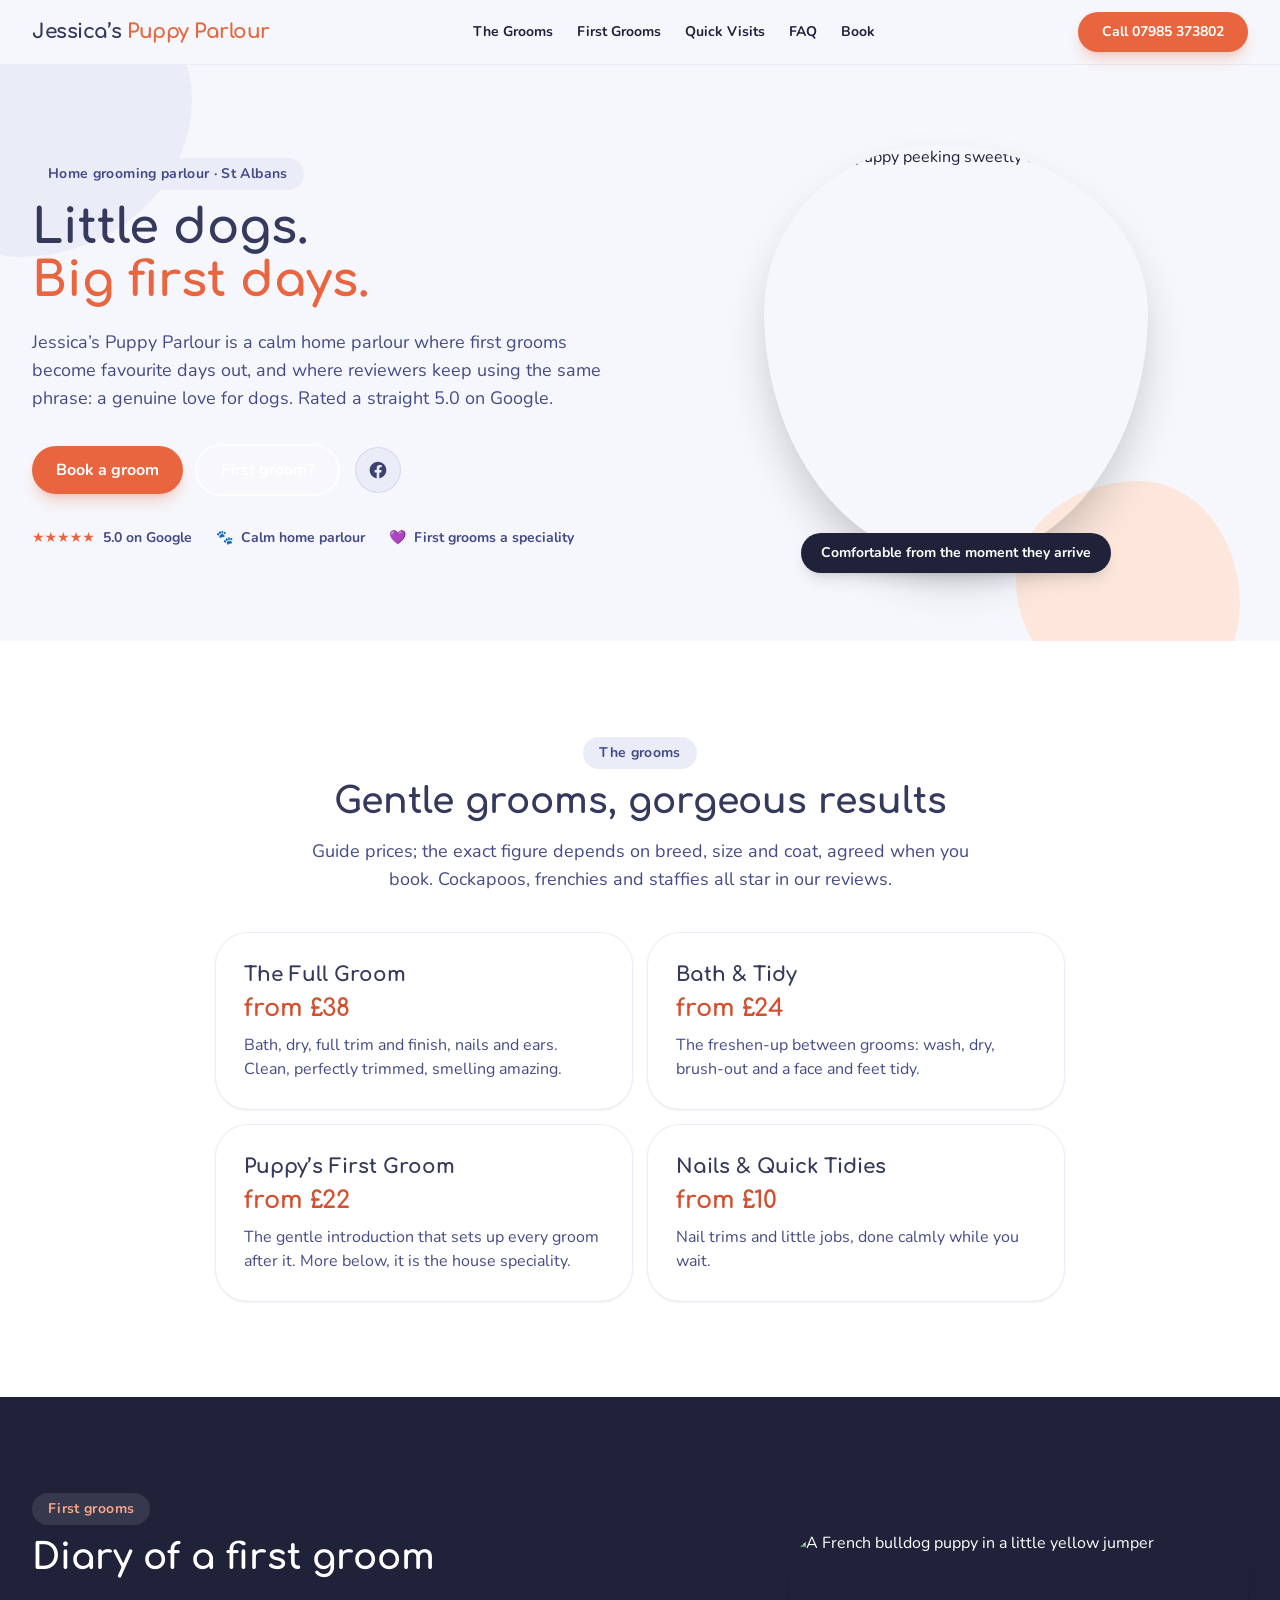
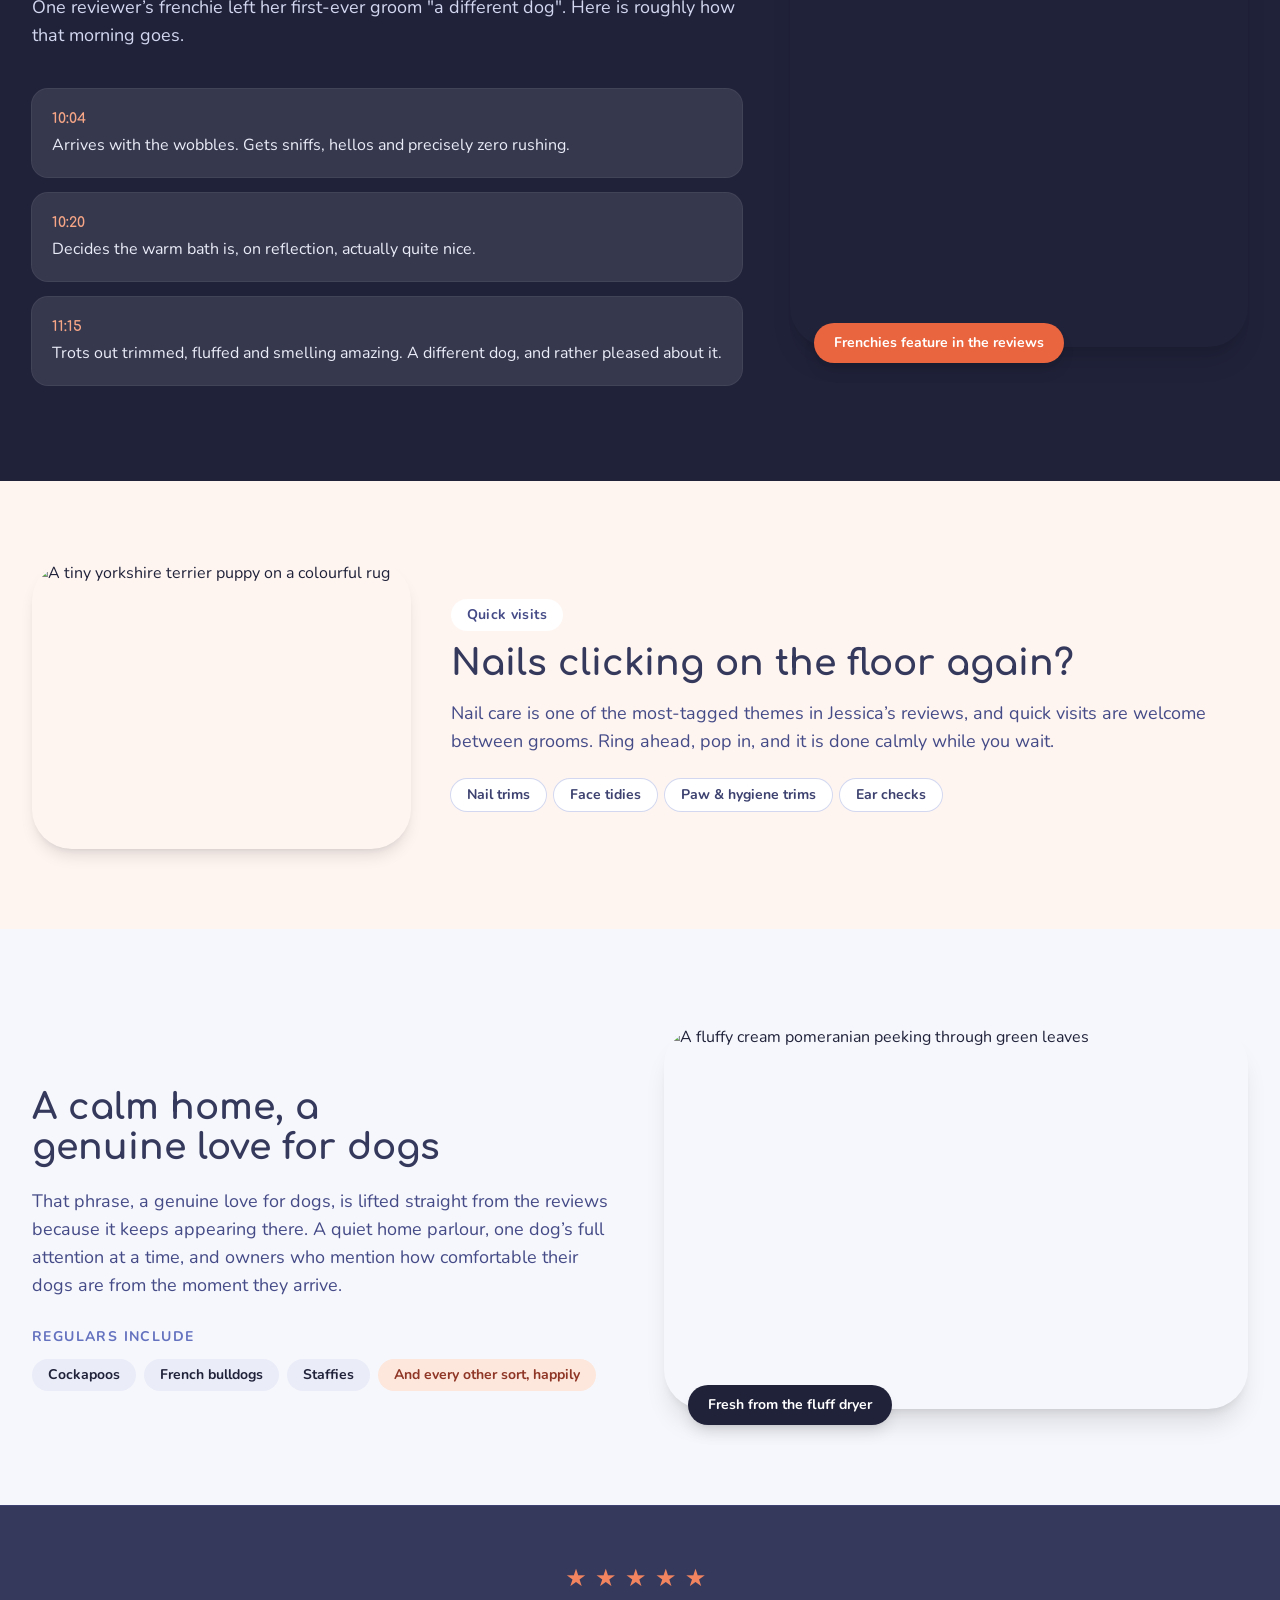
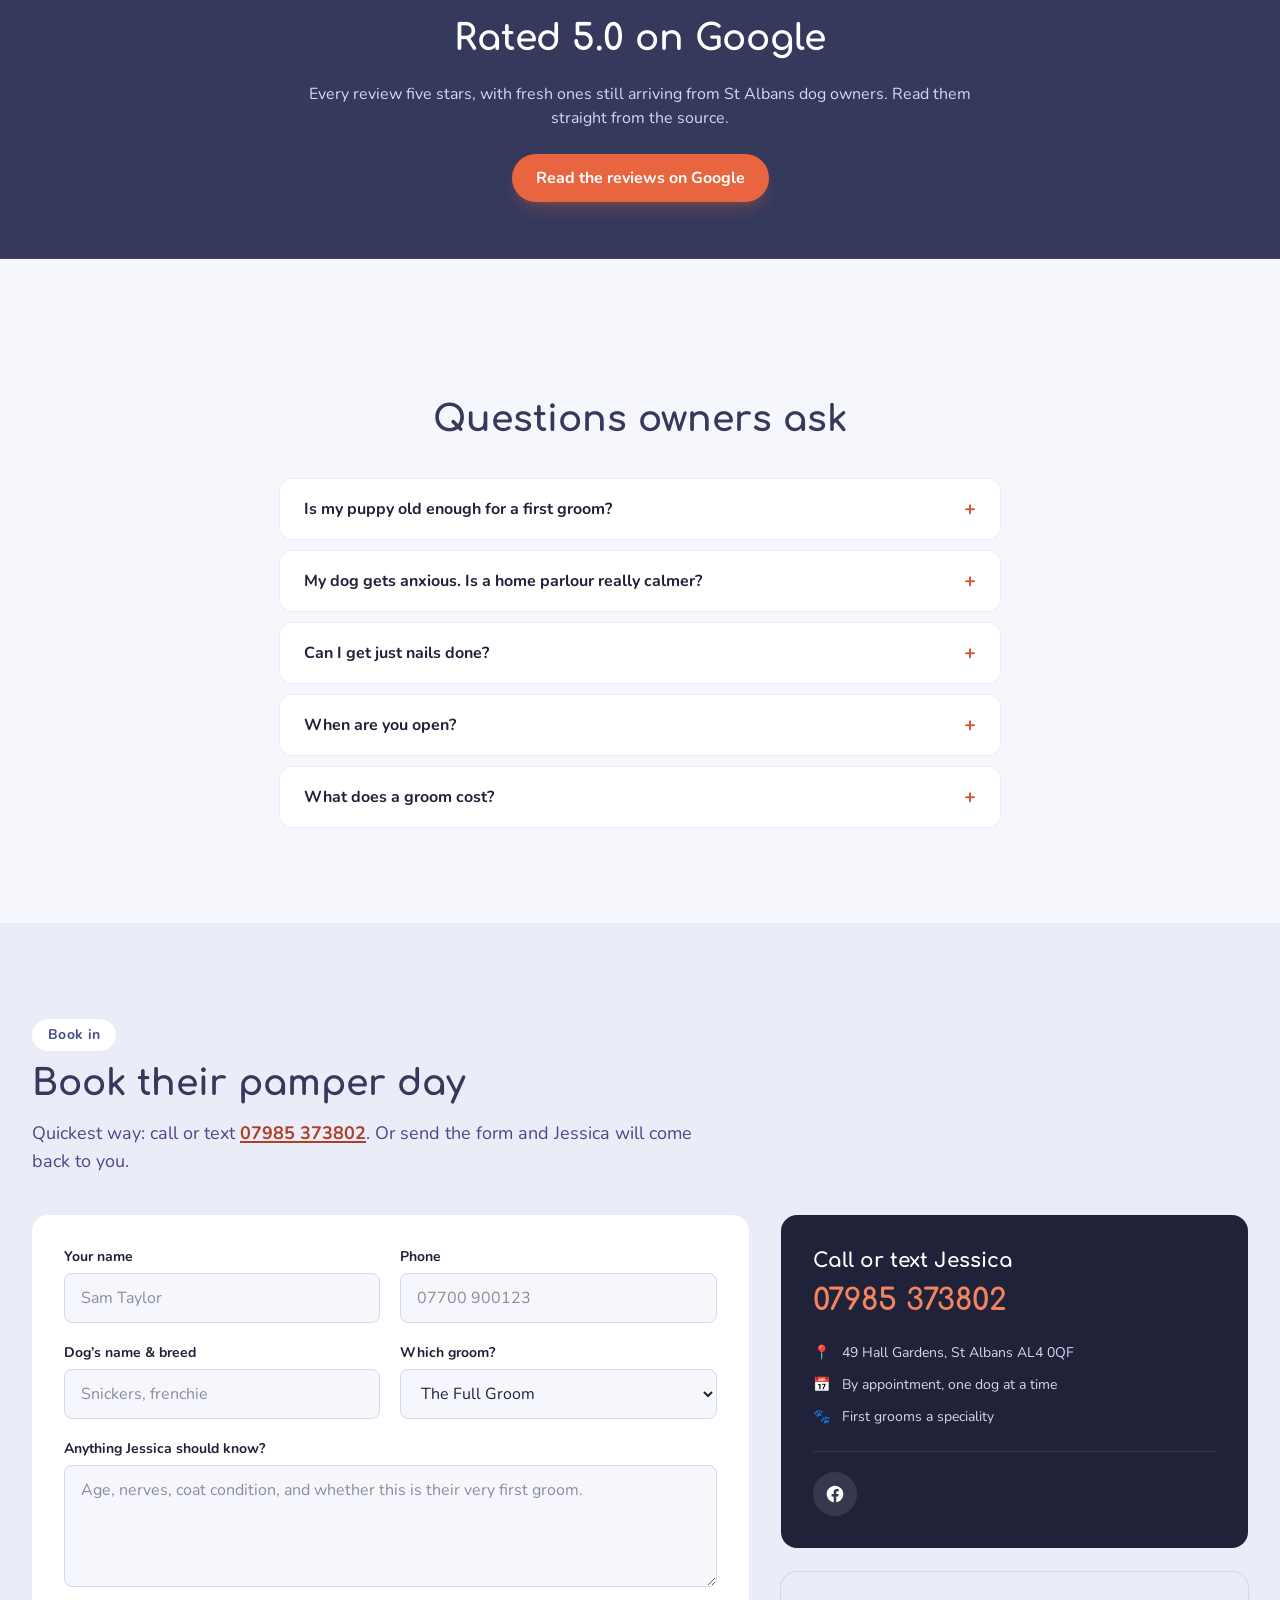
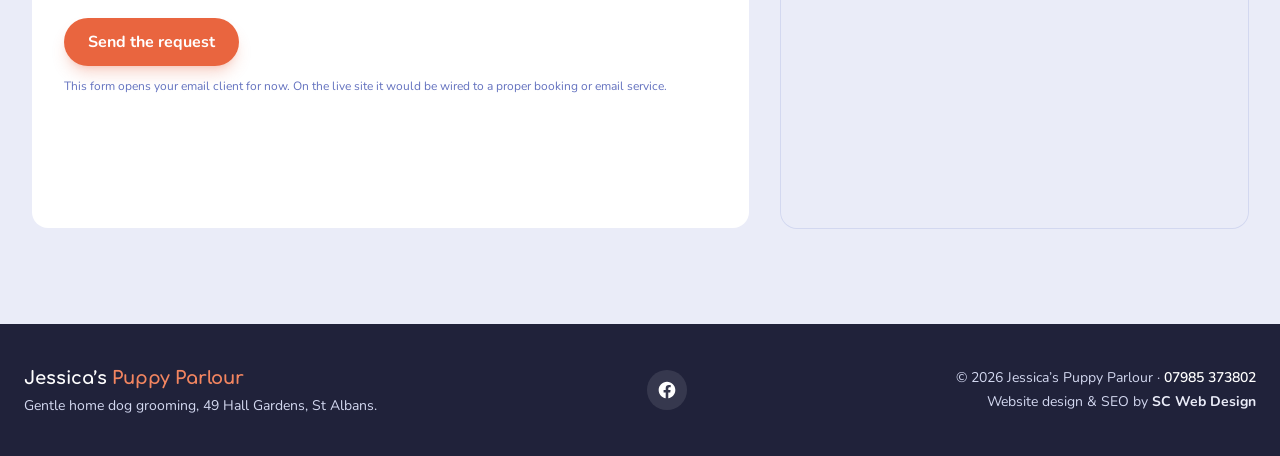
==== commit a6098166: "Rebuild under the niche-research standard: blob hero, first-groom diary, quick visits, verified Face" ====
--- a/index.html
+++ b/index.html
@@ -2,30 +2,25 @@
 <html lang="en-GB">
 <head>
 <meta charset="UTF-8">
-<meta name="viewport" content="width=device-width, initial-scale=1.0, viewport-fit=cover">
-<meta name="theme-color" content="#f6f7fc">
+<meta name="viewport" content="width=device-width, initial-scale=1.0">
 <title>Jessica's Puppy Parlour | Gentle Dog Grooming in St Albans | 5★</title>
-<meta name="description" content="Jessica's Puppy Parlour is a 5-star home grooming parlour in St Albans. Gentle full grooms, first puppy grooms and nail care, from a groomer with a genuine love of dogs. Call 07985 373802.">
+<meta name="description" content="Jessica's Puppy Parlour is a gentle home grooming parlour in St Albans. First puppy grooms, full grooms and nail care from a groomer with a genuine love of dogs, rated 5.0 on Google. Call 07985 373802.">
+<meta name="robots" content="index, follow">
 <link rel="canonical" href="https://www.jessicaspuppyparlour.co.uk/">
-
-<meta property="og:type" content="business.business">
-<meta property="og:title" content="Jessica's Puppy Parlour | Gentle Dog Grooming in St Albans | 5★">
-<meta property="og:description" content="Jessica's Puppy Parlour is a 5-star home grooming parlour in St Albans. Gentle full grooms, first puppy grooms and nail care, from a groomer with a genuine love of dogs. Call 07985 373802.">
-<meta property="og:image" content="https://images.unsplash.com/photo-1534361960057-19889db9621e?fm=jpg&q=80&w=1200&auto=format&fit=crop">
+<meta name="theme-color" content="#20223a">
+
+<meta property="og:type" content="website">
+<meta property="og:title" content="Jessica's Puppy Parlour | Gentle Dog Grooming in St Albans">
+<meta property="og:description" content="First puppy grooms, full grooms and nail care from a groomer with a genuine love of dogs. Rated 5.0 on Google.">
 <meta property="og:url" content="https://www.jessicaspuppyparlour.co.uk/">
+<meta property="og:image" content="https://images.unsplash.com/photo-1560807707-8cc77767d783?auto=format&fit=crop&w=1200&q=80">
 <meta property="og:locale" content="en_GB">
-<meta property="og:site_name" content="Jessica's Puppy Parlour">
-<meta name="twitter:card" content="summary_large_image">
-
-<meta name="robots" content="index, follow">
-<meta name="geo.placename" content="St Albans">
-
-<link rel="icon" href="data:image/svg+xml,%3Csvg xmlns='http://www.w3.org/2000/svg' viewBox='0 0 100 100'%3E%3Ctext y='.9em' font-size='90'%3E&#x1F429;%3C/text%3E%3C/svg%3E">
+
+<link rel="icon" href="data:image/svg+xml,%3Csvg xmlns='http://www.w3.org/2000/svg' viewBox='0 0 100 100'%3E%3Ctext y='.9em' font-size='90'%3E%F0%9F%90%BE%3C/text%3E%3C/svg%3E">
 
 <link rel="preconnect" href="https://fonts.googleapis.com">
 <link rel="preconnect" href="https://fonts.gstatic.com" crossorigin>
-<link href="https://fonts.googleapis.com/css2?family=Comfortaa:wght@600;700&family=Nunito:wght@400;600;700&display=swap" rel="stylesheet">
-
+<link href="https://fonts.googleapis.com/css2?family=Comfortaa:wght@500;600;700&family=Nunito:wght@400;600;700;800&display=swap" rel="stylesheet">
 <link rel="stylesheet" href="css/style.css">
 
 <script type="application/ld+json">
@@ -33,12 +28,11 @@
   "@context": "https://schema.org",
   "@type": "LocalBusiness",
   "name": "Jessica's Puppy Parlour",
-  "description": "Home dog grooming parlour in St Albans. Full grooms, puppy first grooms and nail care.",
-  "image": "https://images.unsplash.com/photo-1534361960057-19889db9621e?fm=jpg&q=80&w=1200&auto=format&fit=crop",
-  "@id": "https://www.jessicaspuppyparlour.co.uk/",
+  "description": "Home dog grooming parlour in St Albans. Gentle full grooms, first puppy grooms and nail care.",
   "url": "https://www.jessicaspuppyparlour.co.uk/",
   "telephone": "+447985373802",
-  "priceRange": "££",
+  "image": "https://images.unsplash.com/photo-1560807707-8cc77767d783?auto=format&fit=crop&w=1200&q=80",
+  "sameAs": ["https://www.facebook.com/p/Jessicas-Puppy-Parlour-61585799952056/"],
   "address": {
     "@type": "PostalAddress",
     "streetAddress": "49 Hall Gardens",
@@ -47,6 +41,8 @@
     "postalCode": "AL4 0QF",
     "addressCountry": "GB"
   },
+  "geo": { "@type": "GeoCoordinates", "latitude": 51.7614, "longitude": -0.2953 },
+  "priceRange": "££",
   "aggregateRating": {
     "@type": "AggregateRating",
     "ratingValue": "5.0",
@@ -57,438 +53,340 @@
 </head>
 <body class="bg-brand-50 text-brand-950 antialiased">
 
-<a href="#main" class="sr-only focus:not-sr-only focus:absolute focus:z-50 focus:m-3 focus:rounded-lg focus:bg-white focus:px-4 focus:py-2 focus:text-brand-700 focus:shadow-lg">Skip to content</a>
-
-<header id="site-header" class="sticky top-0 z-40 border-b border-brand-100/80 bg-brand-50/90 backdrop-blur transition-shadow">
-  <div class="mx-auto flex max-w-7xl items-center justify-between px-4 py-3 sm:px-6 lg:px-8">
-    <a href="#main" class="flex items-center gap-2 font-display text-lg font-bold text-brand-900 sm:text-xl">
-      <span aria-hidden="true" class="text-2xl">🐩</span>
-      Jessica's <span class="text-accent-600">Puppy Parlour</span>
+<a href="#grooms" class="sr-only focus:not-sr-only focus:absolute focus:z-50 focus:bg-white focus:px-4 focus:py-2">Skip to content</a>
+
+<header id="site-header" class="sticky top-0 z-40 border-b border-brand-100 bg-brand-50/95 backdrop-blur transition-shadow">
+  <div class="mx-auto flex max-w-7xl items-center justify-between gap-4 px-4 py-3 sm:px-6 lg:px-8">
+    <a href="#top" class="font-display text-lg font-bold tracking-tight text-brand-900 sm:text-xl">
+      Jessica&rsquo;s <span class="text-accent-500">Puppy Parlour</span>
     </a>
-
-    <nav aria-label="Primary" class="hidden items-center gap-7 lg:flex">
-      <a href="#about" class="text-sm font-bold text-brand-800 hover:text-accent-600">About</a>
-      <a href="#services" class="text-sm font-bold text-brand-800 hover:text-accent-600">Services</a>
-      <a href="#puppies" class="text-sm font-bold text-brand-800 hover:text-accent-600">First Grooms</a>
-      <a href="#gallery" class="text-sm font-bold text-brand-800 hover:text-accent-600">Gallery</a>
-      <a href="#reviews" class="text-sm font-bold text-brand-800 hover:text-accent-600">Reviews</a>
-      <a href="#faq" class="text-sm font-bold text-brand-800 hover:text-accent-600">FAQ</a>
-      <a href="#contact" class="text-sm font-bold text-brand-800 hover:text-accent-600">Contact</a>
+    <nav class="hidden items-center gap-6 text-sm font-bold lg:flex" aria-label="Main navigation">
+      <a href="#grooms" class="transition hover:text-accent-600">The Grooms</a>
+      <a href="#first-groom" class="transition hover:text-accent-600">First Grooms</a>
+      <a href="#nails" class="transition hover:text-accent-600">Quick Visits</a>
+      <a href="#faq" class="transition hover:text-accent-600">FAQ</a>
+      <a href="#contact" class="transition hover:text-accent-600">Book</a>
     </nav>
-
-    <div class="hidden items-center gap-3 lg:flex">
-      <a href="tel:07985373802" class="text-sm font-bold text-brand-800">📞 07985 373802</a>
-      <a href="#contact" class="btn-primary !px-5 !py-2.5 text-sm">Book Now</a>
-    </div>
-
+    <div class="hidden lg:block">
+      <a href="tel:07985373802" class="btn-primary !py-2.5 text-sm">Call 07985 373802</a>
+    </div>
     <button id="menu-toggle" type="button" aria-controls="mobile-menu" aria-expanded="false" class="inline-flex items-center justify-center rounded-lg p-2 text-brand-900 lg:hidden" aria-label="Toggle navigation menu">
-      <svg id="icon-open" xmlns="http://www.w3.org/2000/svg" class="h-7 w-7" fill="none" viewBox="0 0 24 24" stroke="currentColor" stroke-width="2"><path stroke-linecap="round" stroke-linejoin="round" d="M4 6h16M4 12h16M4 18h16" /></svg>
-      <svg id="icon-close" xmlns="http://www.w3.org/2000/svg" class="hidden h-7 w-7" fill="none" viewBox="0 0 24 24" stroke="currentColor" stroke-width="2"><path stroke-linecap="round" stroke-linejoin="round" d="M6 18L18 6M6 6l12 12" /></svg>
+      <svg id="icon-open" class="h-6 w-6" fill="none" stroke="currentColor" stroke-width="2" viewBox="0 0 24 24"><path stroke-linecap="round" stroke-linejoin="round" d="M4 6h16M4 12h16M4 18h16"/></svg>
+      <svg id="icon-close" class="hidden h-6 w-6" fill="none" stroke="currentColor" stroke-width="2" viewBox="0 0 24 24"><path stroke-linecap="round" stroke-linejoin="round" d="M6 18L18 6M6 6l12 12"/></svg>
     </button>
   </div>
-
   <div id="mobile-menu" class="hidden border-t border-brand-100 bg-brand-50 lg:hidden">
-    <nav aria-label="Mobile" class="flex flex-col gap-1 px-4 py-3">
-      <a href="#about" class="rounded-lg px-3 py-2.5 text-brand-900 hover:bg-brand-100">About</a>
-      <a href="#services" class="rounded-lg px-3 py-2.5 text-brand-900 hover:bg-brand-100">Services</a>
-      <a href="#puppies" class="rounded-lg px-3 py-2.5 text-brand-900 hover:bg-brand-100">First Grooms</a>
-      <a href="#gallery" class="rounded-lg px-3 py-2.5 text-brand-900 hover:bg-brand-100">Gallery</a>
-      <a href="#reviews" class="rounded-lg px-3 py-2.5 text-brand-900 hover:bg-brand-100">Reviews</a>
-      <a href="#faq" class="rounded-lg px-3 py-2.5 text-brand-900 hover:bg-brand-100">FAQ</a>
-      <a href="#contact" class="rounded-lg px-3 py-2.5 text-brand-900 hover:bg-brand-100">Contact</a>
-      <a href="tel:07985373802" class="mt-2 rounded-lg px-3 py-2.5 font-bold text-brand-800">📞 07985 373802</a>
-      <a href="#contact" class="btn-primary mt-1 w-full">Book Now</a>
+    <nav class="flex flex-col gap-1 px-4 py-4 text-base font-bold" aria-label="Mobile navigation">
+      <a href="#grooms" class="rounded-lg px-3 py-2.5 transition hover:bg-brand-100">The Grooms</a>
+      <a href="#first-groom" class="rounded-lg px-3 py-2.5 transition hover:bg-brand-100">First Grooms</a>
+      <a href="#nails" class="rounded-lg px-3 py-2.5 transition hover:bg-brand-100">Quick Visits</a>
+      <a href="#faq" class="rounded-lg px-3 py-2.5 transition hover:bg-brand-100">FAQ</a>
+      <a href="#contact" class="rounded-lg px-3 py-2.5 transition hover:bg-brand-100">Book</a>
+      <a href="tel:07985373802" class="btn-primary mt-2">Call 07985 373802</a>
     </nav>
   </div>
 </header>
 
-<main id="main">
-
-  <section class="relative overflow-hidden bg-gradient-to-br from-brand-800 via-brand-900 to-brand-950">
-    <div class="absolute inset-0 opacity-20 mix-blend-overlay">
-      <img src="https://images.unsplash.com/photo-1534361960057-19889db9621e?fm=jpg&q=80&w=1200&auto=format&fit=crop" alt="" class="h-full w-full object-cover" loading="eager">
-    </div>
-    <div class="relative mx-auto grid max-w-7xl gap-12 px-4 py-12 sm:px-6 sm:py-16 lg:grid-cols-2 lg:items-center lg:px-8 lg:py-24">
+<main id="top">
+
+  <!-- Soft blob hero -->
+  <section class="relative overflow-hidden py-14 sm:py-20">
+    <div class="pointer-events-none absolute -left-24 -top-24 h-72 w-72 rounded-[45%_55%_60%_40%/50%_45%_55%_50%] bg-brand-100" aria-hidden="true"></div>
+    <div class="pointer-events-none absolute -bottom-16 right-10 h-56 w-56 rounded-[55%_45%_40%_60%/45%_55%_45%_55%] bg-accent-100" aria-hidden="true"></div>
+    <div class="relative mx-auto grid max-w-7xl items-center gap-12 px-4 sm:px-6 lg:grid-cols-2 lg:px-8">
       <div>
-        <p class="section-eyebrow !bg-white/10 !text-accent-300">🐩 St Albans' 5-Star Home Grooming Parlour</p>
-        <h1 class="font-display text-4xl font-bold leading-tight text-white sm:text-5xl lg:text-6xl">
-          Gentle grooming from someone who genuinely loves the job.
+        <p class="section-eyebrow">Home grooming parlour &middot; St Albans</p>
+        <h1 class="font-display text-4xl font-bold leading-[1.1] text-brand-900 sm:text-5xl">
+          Little dogs. <span class="text-accent-500">Big first days.</span>
         </h1>
-        <p class="mt-6 max-w-xl text-lg text-brand-100">
-          Jessica's Puppy Parlour is a calm home grooming studio in St Albans with a perfect 5.0 on Google. Dogs come back clean, soft and perfectly trimmed, and nervous first-timers come back different dogs entirely.
+        <p class="mt-5 max-w-xl text-lg text-brand-700">
+          Jessica&rsquo;s Puppy Parlour is a calm home parlour where first grooms become favourite days out, and where reviewers keep using the same phrase: a genuine love for dogs. Rated a straight 5.0 on Google.
         </p>
-        <div class="mt-8 flex flex-col gap-3 sm:flex-row sm:flex-wrap sm:gap-4">
-          <a href="#contact" class="btn-primary">Book an Appointment</a>
-          <a href="tel:07985373802" class="btn-secondary">📞 Call 07985 373802</a>
-        </div>
-        <div class="mt-8 overflow-hidden rounded-2xl shadow-2xl ring-2 ring-white/10 lg:hidden">
-          <img src="https://images.unsplash.com/photo-1534361960057-19889db9621e?fm=jpg&q=80&w=1200&auto=format&fit=crop" alt="A happy young dog fresh from grooming" class="h-52 w-full object-cover sm:h-64">
-        </div>
-        <dl class="mt-10 grid grid-cols-2 gap-4 sm:grid-cols-4">
-          <div>
-            <dd class="font-display text-2xl font-bold text-white">★ 5.0</dd>
-            <dd class="text-xs text-brand-200">24 Google Reviews</dd>
-          </div>
-          <div>
-            <dd class="font-display text-2xl font-bold text-white">🏡</dd>
-            <dd class="text-xs text-brand-200">Calm Home Parlour</dd>
-          </div>
-          <div>
-            <dd class="font-display text-2xl font-bold text-white">🐶</dd>
-            <dd class="text-xs text-brand-200">First Grooms A Specialty</dd>
-          </div>
-          <div>
-            <dd class="font-display text-2xl font-bold text-white">💜</dd>
-            <dd class="text-xs text-brand-200">Genuine Love Of Dogs</dd>
-          </div>
-        </dl>
-      </div>
-      <div class="relative hidden lg:block">
-        <div class="overflow-hidden rounded-[2rem] shadow-2xl ring-4 ring-white/10">
-          <img src="https://images.unsplash.com/photo-1534361960057-19889db9621e?fm=jpg&q=80&w=1200&auto=format&fit=crop" alt="A happy young dog fresh from grooming" class="h-[520px] w-full object-cover">
-        </div>
-        <div class="absolute -bottom-6 -left-6 rounded-2xl bg-white p-4 shadow-xl">
-          <p class="font-display text-3xl font-bold text-brand-800">★★★★★</p>
-          <p class="text-sm font-bold text-brand-600">5.0 from 24 reviews</p>
-        </div>
-      </div>
-    </div>
-  </section>
-
-  <section class="border-b border-brand-100 bg-white">
-    <div class="mx-auto grid max-w-7xl grid-cols-2 gap-6 px-4 py-8 text-center sm:px-6 md:grid-cols-4 lg:px-8">
-      <div>
-        <p class="font-display text-lg font-bold text-brand-900">🛁 Full Grooms</p>
-        <p class="text-sm text-brand-600">Bath to trim, done gently</p>
-      </div>
-      <div>
-        <p class="font-display text-lg font-bold text-brand-900">🐾 All Breeds</p>
-        <p class="text-sm text-brand-600">Staffies to cockapoos</p>
-      </div>
-      <div>
-        <p class="font-display text-lg font-bold text-brand-900">😌 Calm Setting</p>
-        <p class="text-sm text-brand-600">Tagged in her reviews</p>
-      </div>
-      <div>
-        <p class="font-display text-lg font-bold text-brand-900">✂️ Nail Care</p>
-        <p class="text-sm text-brand-600">Quick visits welcome</p>
-      </div>
-    </div>
-  </section>
-
-  <section id="about" class="py-16 sm:py-24">
-    <div class="mx-auto grid max-w-7xl gap-12 px-4 sm:px-6 lg:grid-cols-2 lg:items-center lg:px-8">
-      <div class="order-2 overflow-hidden rounded-[2rem] shadow-xl lg:order-1">
-        <img src="https://images.unsplash.com/photo-1611173622933-91942d394b04?fm=jpg&q=80&w=1200&auto=format&fit=crop" alt="A small dog wrapped in a towel after a bath" class="h-[420px] w-full object-cover" loading="lazy">
-      </div>
-      <div class="order-1 lg:order-2">
-        <p class="section-eyebrow">Meet Jessica</p>
-        <h2 class="font-display text-3xl font-bold text-brand-900 sm:text-4xl">Kind, professional, and clearly loves dogs.</h2>
-        <p class="mt-6 text-brand-700">Reviewers reach for the same phrase about Jessica again and again: a genuine love for dogs. From her home parlour on Hall Gardens she grooms one dog at a time, kindly and without rushing, and owners say their dogs come home looking amazing: clean, soft and perfectly trimmed.</p>
-        <p class="mt-4 text-brand-700">Frenchies, staffies, cockapoos and everything between have their regular slot here. The atmosphere stays calm, the welcome is warm, and dogs that arrived nervous leave pampered.</p>
-        <ul class="mt-8 space-y-3">
-          <li class="flex items-start gap-3">
-            <span class="mt-0.5 text-accent-600">✦</span>
-            <span class="text-brand-800"><strong>One dog at a time</strong> a calm home parlour, not a busy shop floor.</span>
-          </li>
-          <li class="flex items-start gap-3">
-            <span class="mt-0.5 text-accent-600">✦</span>
-            <span class="text-brand-800"><strong>Kind and professional</strong> the two words her reviews use most.</span>
-          </li>
-          <li class="flex items-start gap-3">
-            <span class="mt-0.5 text-accent-600">✦</span>
-            <span class="text-brand-800"><strong>All breeds welcome</strong> from tiny pups to solid staffies.</span>
-          </li>
-        </ul>
-      </div>
-    </div>
-  </section>
-
-  <section id="services" class="bg-brand-100/50 py-16 sm:py-24">
+        <div class="mt-8 flex flex-wrap items-center gap-3">
+          <a href="tel:07985373802" class="btn-primary">Book a groom</a>
+          <a href="#first-groom" class="btn-secondary">First groom?</a>
+          <a href="https://www.facebook.com/p/Jessicas-Puppy-Parlour-61585799952056/" target="_blank" rel="noopener" aria-label="Jessica's Puppy Parlour on Facebook" class="ml-1 flex h-11 w-11 items-center justify-center rounded-full bg-brand-100 text-brand-800 ring-1 ring-brand-200 transition hover:bg-accent-500 hover:text-white">
+            <svg class="h-5 w-5" fill="currentColor" viewBox="0 0 24 24" aria-hidden="true"><path d="M22 12.06C22 6.5 17.52 2 12 2S2 6.5 2 12.06c0 5.02 3.66 9.18 8.44 9.94v-7.03H7.9v-2.9h2.54V9.85c0-2.52 1.5-3.9 3.77-3.9 1.09 0 2.23.19 2.23.19v2.47h-1.26c-1.24 0-1.63.77-1.63 1.57v1.88h2.78l-.45 2.9h-2.33V22c4.78-.76 8.44-4.92 8.44-9.94Z"/></svg>
+          </a>
+        </div>
+        <div class="mt-8 flex flex-wrap items-center gap-x-6 gap-y-3 text-sm font-bold text-brand-700">
+          <span class="inline-flex items-center gap-2"><span class="text-accent-500" aria-hidden="true">&#9733;&#9733;&#9733;&#9733;&#9733;</span> 5.0 on Google</span>
+          <span class="inline-flex items-center gap-2"><span aria-hidden="true">&#128062;</span> Calm home parlour</span>
+          <span class="inline-flex items-center gap-2"><span aria-hidden="true">&#128156;</span> First grooms a speciality</span>
+        </div>
+      </div>
+      <div class="relative mx-auto w-full max-w-sm">
+        <img src="https://images.unsplash.com/photo-1560807707-8cc77767d783?auto=format&fit=crop&w=700&q=80" alt="A cavalier puppy peeking sweetly over a soft white blanket" class="h-[26rem] w-full rounded-[45%_55%_50%_50%/40%_40%_60%_60%] object-cover shadow-2xl" width="700" height="933">
+        <div class="absolute -bottom-3 left-1/2 -translate-x-1/2 whitespace-nowrap rounded-full bg-brand-950 px-5 py-2.5 text-sm font-bold text-white shadow-lg">
+          Comfortable from the moment they arrive
+        </div>
+      </div>
+    </div>
+  </section>
+
+  <!-- The grooms -->
+  <section id="grooms" class="bg-white py-16 sm:py-24">
+    <div class="mx-auto max-w-4xl px-4 sm:px-6">
+      <div class="text-center">
+        <p class="section-eyebrow">The grooms</p>
+        <h2 class="font-display text-3xl font-bold text-brand-900 sm:text-4xl">Gentle grooms, gorgeous results</h2>
+        <p class="mx-auto mt-4 max-w-2xl text-lg text-brand-700">Guide prices; the exact figure depends on breed, size and coat, agreed when you book. Cockapoos, frenchies and staffies all star in our reviews.</p>
+      </div>
+      <div class="mt-10 grid gap-4 sm:grid-cols-2">
+        <div class="card !rounded-[2rem] !p-7">
+          <h3 class="font-display text-xl font-bold text-brand-900">The Full Groom</h3>
+          <p class="mt-1 font-display text-2xl font-bold text-accent-600">from &pound;38</p>
+          <p class="mt-2 text-brand-700">Bath, dry, full trim and finish, nails and ears. Clean, perfectly trimmed, smelling amazing.</p>
+        </div>
+        <div class="card !rounded-[2rem] !p-7">
+          <h3 class="font-display text-xl font-bold text-brand-900">Bath &amp; Tidy</h3>
+          <p class="mt-1 font-display text-2xl font-bold text-accent-600">from &pound;24</p>
+          <p class="mt-2 text-brand-700">The freshen-up between grooms: wash, dry, brush-out and a face and feet tidy.</p>
+        </div>
+        <div class="card !rounded-[2rem] !p-7">
+          <h3 class="font-display text-xl font-bold text-brand-900">Puppy&rsquo;s First Groom</h3>
+          <p class="mt-1 font-display text-2xl font-bold text-accent-600">from &pound;22</p>
+          <p class="mt-2 text-brand-700">The gentle introduction that sets up every groom after it. More below, it is the house speciality.</p>
+        </div>
+        <div class="card !rounded-[2rem] !p-7">
+          <h3 class="font-display text-xl font-bold text-brand-900">Nails &amp; Quick Tidies</h3>
+          <p class="mt-1 font-display text-2xl font-bold text-accent-600">from &pound;10</p>
+          <p class="mt-2 text-brand-700">Nail trims and little jobs, done calmly while you wait.</p>
+        </div>
+      </div>
+    </div>
+  </section>
+
+  <!-- The first-groom diary -->
+  <section id="first-groom" class="bg-brand-950 py-16 text-white sm:py-24">
     <div class="mx-auto max-w-7xl px-4 sm:px-6 lg:px-8">
-      <div class="mx-auto max-w-2xl text-center">
-        <p class="section-eyebrow">Services &amp; Pricing</p>
-        <h2 class="font-display text-3xl font-bold text-brand-900 sm:text-4xl">Services &amp; indicative prices</h2>
-        <p class="mt-4 text-brand-700">Prices below are an indicative guide; your exact price is confirmed when you book.</p>
-      </div>
-      <div class="mt-14 grid gap-6 sm:grid-cols-2 lg:grid-cols-4">
-        <article class="card flex flex-col">
-          <img src="https://images.unsplash.com/photo-1614261812340-5ee9a3ed33a3?fm=jpg&q=80&w=600&auto=format&fit=crop" alt="A neatly trimmed poodle" class="mb-5 h-40 w-full rounded-lg object-cover" loading="lazy">
-          <h3 class="font-display text-lg font-bold text-brand-900">Full Groom</h3>
-          <p class="mt-2 flex-1 text-sm text-brand-600">Bath, blow-dry, brush-out, trim, ears, paws and nails.</p>
-          <p class="mt-4 font-display text-xl font-bold text-accent-600">From £35</p>
-        </article>
-        <article class="card flex flex-col">
-          <img src="https://images.unsplash.com/photo-1519224939581-4fbbdbeff92f?fm=jpg&q=80&w=600&auto=format&fit=crop" alt="A fluffy freshly bathed dog" class="mb-5 h-40 w-full rounded-lg object-cover" loading="lazy">
-          <h3 class="font-display text-lg font-bold text-brand-900">Bath & Fluff</h3>
-          <p class="mt-2 flex-1 text-sm text-brand-600">A gentle bath, blow-dry and full brush-out, no cut.</p>
-          <p class="mt-4 font-display text-xl font-bold text-accent-600">From £20</p>
-        </article>
-        <article class="card flex flex-col">
-          <img src="https://images.unsplash.com/photo-1537151608828-ea2b11777ee8?fm=jpg&q=80&w=600&auto=format&fit=crop" alt="A young puppy at its first groom" class="mb-5 h-40 w-full rounded-lg object-cover" loading="lazy">
-          <h3 class="font-display text-lg font-bold text-brand-900">Puppy's First Groom</h3>
-          <p class="mt-2 flex-1 text-sm text-brand-600">A short, sweet introduction that makes every visit after easy.</p>
-          <p class="mt-4 font-display text-xl font-bold text-accent-600">From £15</p>
-        </article>
-        <article class="card flex flex-col">
-          <img src="https://images.unsplash.com/photo-1583511655826-05700d52f4d9?fm=jpg&q=80&w=600&auto=format&fit=crop" alt="A calm small dog having a tidy-up" class="mb-5 h-40 w-full rounded-lg object-cover" loading="lazy">
-          <h3 class="font-display text-lg font-bold text-brand-900">Nails & Tidy-Ups</h3>
-          <p class="mt-2 flex-1 text-sm text-brand-600">Nail trims, face tidies and quick freshen-ups.</p>
-          <p class="mt-4 font-display text-xl font-bold text-accent-600">From £10</p>
-        </article>
-      </div>
-      <p class="mt-8 text-center text-sm text-brand-600">Regular slots available so your dog always sees a familiar face. <a href="#contact" class="font-bold text-accent-600 underline underline-offset-2">Ask when you book</a></p>
-    </div>
-  </section>
-
-  <section id="puppies" class="py-16 sm:py-24">
-    <div class="mx-auto grid max-w-7xl gap-12 px-4 sm:px-6 lg:grid-cols-2 lg:items-center lg:px-8">
-      <div>
-        <p class="section-eyebrow">🐶 First Grooms</p>
-        <h2 class="font-display text-3xl font-bold text-brand-900 sm:text-4xl">The first groom decides all the others.</h2>
-        <p class="mt-6 text-brand-700">A dog's first trip to the groomers shapes how they feel about every one after it. Jessica's reviews are full of first-timers: a frenchie who came out a different dog, puppies who felt comfortable from the moment they arrived.</p>
-        <p class="mt-4 text-brand-700">First grooms here are short, gentle and positive, with time built in for sniffing about and settling down. It costs a little; it pays back for the rest of your dog's life.</p>
-        <a href="#contact" class="btn-primary mt-8">Book a First Groom</a>
-      </div>
-      <div class="overflow-hidden rounded-[2rem] shadow-xl">
-        <img src="https://images.unsplash.com/photo-1537151608828-ea2b11777ee8?fm=jpg&q=80&w=1200&auto=format&fit=crop" alt="A young puppy being gently held" class="h-[400px] w-full object-cover" loading="lazy">
-      </div>
-    </div>
-  </section>
-
-  <section id="gallery" class="bg-brand-950 py-16 sm:py-24">
+      <div class="grid items-center gap-12 lg:grid-cols-5">
+        <div class="lg:col-span-3">
+          <p class="section-eyebrow !bg-white/10 !text-accent-300">First grooms</p>
+          <h2 class="font-display text-3xl font-bold sm:text-4xl">Diary of a first groom</h2>
+          <p class="mt-4 text-lg text-brand-200">One reviewer&rsquo;s frenchie left her first-ever groom "a different dog". Here is roughly how that morning goes.</p>
+          <div class="mt-10 space-y-4">
+            <div class="rounded-2xl bg-white/10 p-5 ring-1 ring-white/15">
+              <p class="font-display text-sm font-bold text-accent-300">10:04</p>
+              <p class="mt-1 text-brand-100">Arrives with the wobbles. Gets sniffs, hellos and precisely zero rushing.</p>
+            </div>
+            <div class="rounded-2xl bg-white/10 p-5 ring-1 ring-white/15">
+              <p class="font-display text-sm font-bold text-accent-300">10:20</p>
+              <p class="mt-1 text-brand-100">Decides the warm bath is, on reflection, actually quite nice.</p>
+            </div>
+            <div class="rounded-2xl bg-white/10 p-5 ring-1 ring-white/15">
+              <p class="font-display text-sm font-bold text-accent-300">11:15</p>
+              <p class="mt-1 text-brand-100">Trots out trimmed, fluffed and smelling amazing. A different dog, and rather pleased about it.</p>
+            </div>
+          </div>
+        </div>
+        <div class="relative lg:col-span-2">
+          <img src="https://images.unsplash.com/photo-1583337130417-3346a1be7dee?auto=format&fit=crop&w=700&q=80" alt="A French bulldog puppy in a little yellow jumper" class="h-80 w-full rounded-[2.5rem] object-cover shadow-xl lg:h-[26rem]" width="700" height="875" loading="lazy">
+          <div class="absolute -bottom-4 left-6 rounded-full bg-accent-500 px-5 py-2.5 text-sm font-bold text-white shadow-lg">
+            Frenchies feature in the reviews
+          </div>
+        </div>
+      </div>
+    </div>
+  </section>
+
+  <!-- Quick visits -->
+  <section id="nails" class="bg-accent-50 py-16 sm:py-20">
     <div class="mx-auto max-w-7xl px-4 sm:px-6 lg:px-8">
-      <div class="mx-auto max-w-2xl text-center">
-        <p class="section-eyebrow !bg-white/10 !text-accent-300">Gallery</p>
-        <h2 class="font-display text-3xl font-bold text-white sm:text-4xl">Fresh from the parlour</h2>
-        <p class="mt-4 text-brand-200">Illustrative photos shown for this preview. The live site would feature real work.</p>
-      </div>
-      <div class="mt-12 grid grid-cols-2 gap-4 sm:grid-cols-3 lg:grid-cols-4">
-        <img src="https://images.unsplash.com/photo-1534361960057-19889db9621e?fm=jpg&q=75&w=500&auto=format&fit=crop" alt="A happy puppy on grass" class="h-48 w-full rounded-xl object-cover ring-1 ring-white/10 transition hover:scale-[1.02] hover:opacity-90 sm:h-56" loading="lazy">
-        <img src="https://images.unsplash.com/photo-1611173622933-91942d394b04?fm=jpg&q=75&w=500&auto=format&fit=crop" alt="A pomeranian in a towel" class="h-48 w-full rounded-xl object-cover ring-1 ring-white/10 transition hover:scale-[1.02] hover:opacity-90 sm:h-56" loading="lazy">
-        <img src="https://images.unsplash.com/photo-1583511655826-05700d52f4d9?fm=jpg&q=75&w=500&auto=format&fit=crop" alt="A small groomed dog" class="h-48 w-full rounded-xl object-cover ring-1 ring-white/10 transition hover:scale-[1.02] hover:opacity-90 sm:h-56" loading="lazy">
-        <img src="https://images.unsplash.com/photo-1561037404-61cd46aa615b?fm=jpg&q=75&w=500&auto=format&fit=crop" alt="A calm black and white dog" class="h-48 w-full rounded-xl object-cover ring-1 ring-white/10 transition hover:scale-[1.02] hover:opacity-90 sm:h-56" loading="lazy">
-        <img src="https://images.unsplash.com/photo-1678153184494-1f6fc14a673d?fm=jpg&q=75&w=500&auto=format&fit=crop" alt="A dog in a bandana" class="h-48 w-full rounded-xl object-cover ring-1 ring-white/10 transition hover:scale-[1.02] hover:opacity-90 sm:h-56" loading="lazy">
-        <img src="https://images.unsplash.com/photo-1560807707-8cc77767d783?fm=jpg&q=75&w=500&auto=format&fit=crop" alt="A fluffy puppy" class="h-48 w-full rounded-xl object-cover ring-1 ring-white/10 transition hover:scale-[1.02] hover:opacity-90 sm:h-56" loading="lazy">
-        <img src="https://images.unsplash.com/photo-1548199973-03cce0bbc87b?fm=jpg&q=75&w=500&auto=format&fit=crop" alt="Two happy dogs" class="h-48 w-full rounded-xl object-cover ring-1 ring-white/10 transition hover:scale-[1.02] hover:opacity-90 sm:h-56" loading="lazy">
-        <img src="https://images.unsplash.com/photo-1510771463146-e89e6e86560e?fm=jpg&q=75&w=500&auto=format&fit=crop" alt="A cheerful dog outdoors" class="h-48 w-full rounded-xl object-cover ring-1 ring-white/10 transition hover:scale-[1.02] hover:opacity-90 sm:h-56" loading="lazy">
-      </div>
-    </div>
-  </section>
-
-  <section id="reviews" class="py-16 sm:py-24">
-    <div class="mx-auto max-w-7xl px-4 sm:px-6 lg:px-8">
-      <div class="mx-auto max-w-2xl text-center">
-        <p class="section-eyebrow">Reviews</p>
-        <h2 class="font-display text-3xl font-bold text-brand-900 sm:text-4xl">What St Albans' dog owners say</h2>
-        <div class="mt-4 inline-flex items-center gap-2 rounded-full bg-brand-100 px-5 py-2">
-          <span class="font-display text-lg font-bold text-brand-900">★★★★★ 5.0</span>
-          <span class="text-sm text-brand-600">from 24 Google Reviews</span>
-        </div>
-      </div>
-      <div class="mt-14 grid gap-6 lg:grid-cols-3">
-        <blockquote class="card">
-          <p class="text-brand-700">"Couldn't be happier with the job she did grooming Snickers. Kind, professional, and clearly a genuine love for dogs. He came back looking amazing: clean and perfectly trimmed."</p>
-          <footer class="mt-4 text-sm font-bold text-brand-500">Google Review</footer>
-        </blockquote>
-        <blockquote class="card">
-          <p class="text-brand-700">"Our frenchie's first ever trip to a groomers and she came out a different dog. Pampered, smelling amazing and so soft. Jessica was super friendly and helpful."</p>
-          <footer class="mt-4 text-sm font-bold text-brand-500">Google Review</footer>
-        </blockquote>
-        <blockquote class="card">
-          <p class="text-brand-700">"Made my Bella, my blue staffie, so nice and soft. Great experience from start to finish."</p>
-          <footer class="mt-4 text-sm font-bold text-brand-500">Google Review</footer>
-        </blockquote>
-      </div>
-      <p class="mt-8 text-center text-sm text-brand-600">Paraphrased from themes in real Google reviews for this preview.</p>
-    </div>
-  </section>
-
-  <section id="faq" class="bg-brand-100/50 py-16 sm:py-24">
-    <div class="mx-auto max-w-3xl px-4 sm:px-6 lg:px-8">
-      <div class="text-center">
-        <p class="section-eyebrow">FAQ</p>
-        <h2 class="font-display text-3xl font-bold text-brand-900 sm:text-4xl">Common questions</h2>
-      </div>
-      <div class="mt-12 space-y-4" id="faq-list">
-        <div class="faq-item overflow-hidden rounded-xl bg-white ring-1 ring-brand-100">
-          <button type="button" class="faq-trigger flex w-full items-center justify-between gap-4 px-6 py-5 text-left font-bold text-brand-900" aria-expanded="false">
-            Is it really a home parlour?
-            <span class="faq-icon shrink-0 text-xl text-accent-600">+</span>
-          </button>
-          <div class="faq-panel hidden px-6 pb-5 text-brand-600">Yes, a properly set-up grooming space at home on Hall Gardens, which is exactly why the atmosphere stays calm: one dog at a time, no barking queue.</div>
-        </div>
-        <div class="faq-item overflow-hidden rounded-xl bg-white ring-1 ring-brand-100">
-          <button type="button" class="faq-trigger flex w-full items-center justify-between gap-4 px-6 py-5 text-left font-bold text-brand-900" aria-expanded="false">
-            Do you handle first grooms and nervous dogs?
-            <span class="faq-icon shrink-0 text-xl text-accent-600">+</span>
-          </button>
-          <div class="faq-panel hidden px-6 pb-5 text-brand-600">It's a specialty. First visits are kept short, gentle and positive, and several reviews are from owners whose dogs had never been groomed before.</div>
-        </div>
-        <div class="faq-item overflow-hidden rounded-xl bg-white ring-1 ring-brand-100">
-          <button type="button" class="faq-trigger flex w-full items-center justify-between gap-4 px-6 py-5 text-left font-bold text-brand-900" aria-expanded="false">
-            Which breeds do you take?
-            <span class="faq-icon shrink-0 text-xl text-accent-600">+</span>
-          </button>
-          <div class="faq-panel hidden px-6 pb-5 text-brand-600">All sorts: reviews mention cockapoos, French bulldogs and staffies, and everything from tiny pups upwards is welcome.</div>
-        </div>
-        <div class="faq-item overflow-hidden rounded-xl bg-white ring-1 ring-brand-100">
-          <button type="button" class="faq-trigger flex w-full items-center justify-between gap-4 px-6 py-5 text-left font-bold text-brand-900" aria-expanded="false">
-            Can I get just nails done?
-            <span class="faq-icon shrink-0 text-xl text-accent-600">+</span>
-          </button>
-          <div class="faq-panel hidden px-6 pb-5 text-brand-600">Yes, nail trims and quick tidy-ups are everyday visits, no full groom needed.</div>
-        </div>
-        <div class="faq-item overflow-hidden rounded-xl bg-white ring-1 ring-brand-100">
-          <button type="button" class="faq-trigger flex w-full items-center justify-between gap-4 px-6 py-5 text-left font-bold text-brand-900" aria-expanded="false">
-            How do I book?
-            <span class="faq-icon shrink-0 text-xl text-accent-600">+</span>
-          </button>
-          <div class="faq-panel hidden px-6 pb-5 text-brand-600">Call or text 07985 373802, or use the form below and Jessica will get back to you with times.</div>
-        </div>
-      </div>
-    </div>
-  </section>
-
+      <div class="grid items-center gap-10 lg:grid-cols-3">
+        <img src="https://images.unsplash.com/photo-1546527868-ccb7ee7dfa6a?auto=format&fit=crop&w=700&q=80" alt="A tiny yorkshire terrier puppy on a colourful rug" class="h-64 w-full rounded-[2.5rem] object-cover shadow-lg lg:h-72" width="700" height="467" loading="lazy">
+        <div class="lg:col-span-2">
+          <p class="section-eyebrow !bg-white">Quick visits</p>
+          <h2 class="font-display text-3xl font-bold text-brand-900 sm:text-4xl">Nails clicking on the floor again?</h2>
+          <p class="mt-4 text-lg text-brand-700">
+            Nail care is one of the most-tagged themes in Jessica&rsquo;s reviews, and quick visits are welcome between grooms. Ring ahead, pop in, and it is done calmly while you wait.
+          </p>
+          <div class="mt-6 flex flex-wrap gap-2">
+            <span class="rounded-full bg-white px-4 py-1.5 text-sm font-bold text-brand-800 ring-1 ring-brand-200">Nail trims</span>
+            <span class="rounded-full bg-white px-4 py-1.5 text-sm font-bold text-brand-800 ring-1 ring-brand-200">Face tidies</span>
+            <span class="rounded-full bg-white px-4 py-1.5 text-sm font-bold text-brand-800 ring-1 ring-brand-200">Paw &amp; hygiene trims</span>
+            <span class="rounded-full bg-white px-4 py-1.5 text-sm font-bold text-brand-800 ring-1 ring-brand-200">Ear checks</span>
+          </div>
+        </div>
+      </div>
+    </div>
+  </section>
+
+  <!-- Breeds & the parlour -->
   <section class="py-16 sm:py-24">
     <div class="mx-auto max-w-7xl px-4 sm:px-6 lg:px-8">
-      <div class="mx-auto max-w-2xl text-center">
-        <p class="section-eyebrow">Service Area</p>
-        <h2 class="font-display text-3xl font-bold text-brand-900 sm:text-4xl">Grooming dogs from across the St Albans area</h2>
-      </div>
-      <div class="mt-10 flex flex-wrap justify-center gap-3">
-        <span class="rounded-full bg-brand-100 px-5 py-2 text-sm font-bold text-brand-800">St Albans</span>
-        <span class="rounded-full bg-brand-100 px-5 py-2 text-sm font-bold text-brand-800">Marshalswick</span>
-        <span class="rounded-full bg-brand-100 px-5 py-2 text-sm font-bold text-brand-800">Sandridge</span>
-        <span class="rounded-full bg-brand-100 px-5 py-2 text-sm font-bold text-brand-800">Jersey Farm</span>
-        <span class="rounded-full bg-brand-100 px-5 py-2 text-sm font-bold text-brand-800">Harpenden</span>
-        <span class="rounded-full bg-brand-100 px-5 py-2 text-sm font-bold text-brand-800">Wheathampstead</span>
-        <span class="rounded-full bg-brand-100 px-5 py-2 text-sm font-bold text-brand-800">London Colney</span>
-        <span class="rounded-full bg-brand-100 px-5 py-2 text-sm font-bold text-brand-800">Hatfield</span>
-      </div>
-    </div>
-  </section>
-
-  <section id="contact" class="bg-gradient-to-br from-brand-900 to-brand-950 py-16 sm:py-24">
+      <div class="grid items-center gap-12 lg:grid-cols-2">
+        <div>
+          <p class="section-eyebrow">The parlour</p>
+          <h2 class="font-display text-3xl font-bold text-brand-900 sm:text-4xl">A calm home, a genuine love for dogs</h2>
+          <p class="mt-5 text-lg text-brand-700">
+            That phrase, a genuine love for dogs, is lifted straight from the reviews because it keeps appearing there. A quiet home parlour, one dog&rsquo;s full attention at a time, and owners who mention how comfortable their dogs are from the moment they arrive.
+          </p>
+          <div class="mt-7">
+            <p class="text-sm font-bold uppercase tracking-widest text-brand-500">Regulars include</p>
+            <div class="mt-3 flex flex-wrap gap-2">
+              <span class="rounded-full bg-brand-100 px-4 py-1.5 text-sm font-bold">Cockapoos</span>
+              <span class="rounded-full bg-brand-100 px-4 py-1.5 text-sm font-bold">French bulldogs</span>
+              <span class="rounded-full bg-brand-100 px-4 py-1.5 text-sm font-bold">Staffies</span>
+              <span class="rounded-full bg-accent-100 px-4 py-1.5 text-sm font-bold text-accent-800">And every other sort, happily</span>
+            </div>
+          </div>
+        </div>
+        <div class="relative">
+          <img src="https://images.unsplash.com/photo-1558236714-d1a6333fce68?auto=format&fit=crop&w=800&q=80" alt="A fluffy cream pomeranian peeking through green leaves" class="h-80 w-full rounded-[2.5rem] object-cover shadow-xl lg:h-96" width="800" height="533" loading="lazy">
+          <div class="absolute -bottom-4 left-6 rounded-full bg-brand-950 px-5 py-2.5 text-sm font-bold text-white shadow-lg">
+            Fresh from the fluff dryer
+          </div>
+        </div>
+      </div>
+    </div>
+  </section>
+
+  <!-- Rated on Google -->
+  <section class="border-y border-brand-800 bg-brand-900 py-14 text-white">
+    <div class="mx-auto flex max-w-5xl flex-col items-center gap-6 px-4 text-center sm:px-6">
+      <span class="text-2xl tracking-[0.35em] text-accent-400" aria-hidden="true">&#9733;&#9733;&#9733;&#9733;&#9733;</span>
+      <h2 class="font-display text-3xl font-bold sm:text-4xl">Rated 5.0 on Google</h2>
+      <p class="max-w-2xl text-brand-200">Every review five stars, with fresh ones still arriving from St Albans dog owners. Read them straight from the source.</p>
+      <a href="https://www.google.com/maps/search/?api=1&query=Jessica%27s+Puppy+Parlour+49+Hall+Gardens+St+Albans+AL4+0QF" target="_blank" rel="noopener" class="btn-primary">Read the reviews on Google</a>
+    </div>
+  </section>
+
+  <!-- FAQ -->
+  <section id="faq" class="py-16 sm:py-24">
+    <div class="mx-auto max-w-3xl px-4 sm:px-6">
+      <div class="text-center">
+        <p class="section-eyebrow">Quick answers</p>
+        <h2 class="font-display text-3xl font-bold text-brand-900 sm:text-4xl">Questions owners ask</h2>
+      </div>
+      <div class="mt-10 space-y-3">
+        <div class="faq-item overflow-hidden rounded-xl bg-white ring-1 ring-brand-100">
+          <button type="button" class="faq-trigger flex w-full items-center justify-between gap-4 px-6 py-4 text-left font-bold" aria-expanded="false">
+            Is my puppy old enough for a first groom?
+            <span class="faq-icon shrink-0 text-xl text-accent-600" aria-hidden="true">+</span>
+          </button>
+          <div class="hidden px-6 pb-5 text-brand-700">Once their vaccinations are complete, a gentle introduction visit is one of the best things you can do for their whole grooming life. Ring Jessica and she will advise on timing for your pup.</div>
+        </div>
+        <div class="faq-item overflow-hidden rounded-xl bg-white ring-1 ring-brand-100">
+          <button type="button" class="faq-trigger flex w-full items-center justify-between gap-4 px-6 py-4 text-left font-bold" aria-expanded="false">
+            My dog gets anxious. Is a home parlour really calmer?
+            <span class="faq-icon shrink-0 text-xl text-accent-600" aria-hidden="true">+</span>
+          </button>
+          <div class="hidden px-6 pb-5 text-brand-700">Noticeably, and the reviews say it for us: dogs described as comfortable from the moment they arrive. One dog at a time, a quiet home, and no wall of dryers and strangers.</div>
+        </div>
+        <div class="faq-item overflow-hidden rounded-xl bg-white ring-1 ring-brand-100">
+          <button type="button" class="faq-trigger flex w-full items-center justify-between gap-4 px-6 py-4 text-left font-bold" aria-expanded="false">
+            Can I get just nails done?
+            <span class="faq-icon shrink-0 text-xl text-accent-600" aria-hidden="true">+</span>
+          </button>
+          <div class="hidden px-6 pb-5 text-brand-700">Yes, happily. Nail visits are quick, calm and done while you wait; ring ahead so Jessica can find you a gap.</div>
+        </div>
+        <div class="faq-item overflow-hidden rounded-xl bg-white ring-1 ring-brand-100">
+          <button type="button" class="faq-trigger flex w-full items-center justify-between gap-4 px-6 py-4 text-left font-bold" aria-expanded="false">
+            When are you open?
+            <span class="faq-icon shrink-0 text-xl text-accent-600" aria-hidden="true">+</span>
+          </button>
+          <div class="hidden px-6 pb-5 text-brand-700">By appointment through the week. Call 07985 373802 and Jessica will find a slot that suits you and your dog.</div>
+        </div>
+        <div class="faq-item overflow-hidden rounded-xl bg-white ring-1 ring-brand-100">
+          <button type="button" class="faq-trigger flex w-full items-center justify-between gap-4 px-6 py-4 text-left font-bold" aria-expanded="false">
+            What does a groom cost?
+            <span class="faq-icon shrink-0 text-xl text-accent-600" aria-hidden="true">+</span>
+          </button>
+          <div class="hidden px-6 pb-5 text-brand-700">The cards above show guide prices, and the exact figure depends on breed, size and coat, agreed when you book. No surprises at pick-up, ever.</div>
+        </div>
+      </div>
+    </div>
+  </section>
+
+  <!-- Contact -->
+  <section id="contact" class="bg-brand-100 py-16 sm:py-24">
     <div class="mx-auto max-w-7xl px-4 sm:px-6 lg:px-8">
-      <div class="mx-auto max-w-2xl text-center">
-        <p class="section-eyebrow !bg-white/10 !text-accent-300">Get In Touch</p>
-        <h2 class="font-display text-3xl font-bold text-white sm:text-4xl">Book an appointment</h2>
-        <p class="mt-4 text-brand-200">Call or text Jessica, or use the form and she'll get back to you.</p>
-      </div>
-
-      <div class="mt-14 grid gap-8 lg:grid-cols-5">
-        <div class="lg:col-span-2 space-y-6">
-          <div class="rounded-2xl bg-white/10 p-6 backdrop-blur">
-            <h3 class="font-display font-bold text-white">Details</h3>
-            <ul class="mt-4 space-y-3 text-sm text-brand-100">
-              <li class="flex gap-3"><span aria-hidden="true">📍</span><span>49 Hall Gardens, St Albans AL4 0QF</span></li>
-              <li class="flex gap-3"><span aria-hidden="true">📞</span><span>07985 373802</span></li>
-              <li class="flex gap-3"><span aria-hidden="true">🏡</span><span>Calm home parlour, one dog at a time</span></li>
-            </ul>
-          </div>
-          <div class="rounded-2xl bg-white/10 p-6 backdrop-blur">
-            <h3 class="font-display font-bold text-white">Hours</h3>
-            <dl class="mt-4 space-y-2 text-sm text-brand-100">
-              <div class="flex justify-between"><dt>Monday to Saturday</dt><dd>From 9:00, by appointment</dd></div>
-              <div class="flex justify-between"><dt>Sunday</dt><dd>From 9:00, limited slots</dd></div>
-            </dl>
-            <p class="mt-3 text-xs text-brand-300">Please call or text to confirm times.</p>
-          </div>
-          <div class="overflow-hidden rounded-2xl ring-1 ring-white/10">
-            <iframe
-              title="Map showing Jessica's Puppy Parlour in St Albans"
-              src="https://www.google.com/maps?q=49+Hall+Gardens,+St+Albans,+AL4+0QF&output=embed"
-              width="100%" height="220" style="border:0" loading="lazy" referrerpolicy="no-referrer-when-downgrade"></iframe>
-          </div>
-        </div>
-
+      <div class="max-w-2xl">
+        <p class="section-eyebrow !bg-white">Book in</p>
+        <h2 class="font-display text-3xl font-bold text-brand-900 sm:text-4xl">Book their pamper day</h2>
+        <p class="mt-4 text-lg text-brand-700">Quickest way: call or text <a href="tel:07985373802" class="font-bold text-accent-700 underline decoration-2 underline-offset-2">07985 373802</a>. Or send the form and Jessica will come back to you.</p>
+      </div>
+      <div class="mt-10 grid gap-8 lg:grid-cols-5">
         <form class="lg:col-span-3 rounded-2xl bg-white p-6 sm:p-8" action="mailto:hello@jessicaspuppyparlour.co.uk" method="post" enctype="text/plain">
           <div class="grid gap-5 sm:grid-cols-2">
             <div>
-              <label for="name" class="block text-sm font-bold text-brand-900">Your name</label>
-              <input type="text" id="name" name="name" required class="mt-1.5 w-full rounded-lg border border-brand-200 px-4 py-2.5 text-brand-950 focus:border-brand-500 focus:outline-none focus:ring-2 focus:ring-brand-200">
+              <label for="name" class="mb-1.5 block text-sm font-bold">Your name</label>
+              <input type="text" id="name" name="name" required autocomplete="name" class="w-full rounded-lg border border-brand-200 bg-brand-50 px-4 py-3 outline-none ring-accent-500 transition focus:ring-2" placeholder="Sam Taylor">
             </div>
             <div>
-              <label for="phone" class="block text-sm font-bold text-brand-900">Phone number</label>
-              <input type="tel" id="phone" name="phone" required class="mt-1.5 w-full rounded-lg border border-brand-200 px-4 py-2.5 text-brand-950 focus:border-brand-500 focus:outline-none focus:ring-2 focus:ring-brand-200">
+              <label for="phone" class="mb-1.5 block text-sm font-bold">Phone</label>
+              <input type="tel" id="phone" name="phone" required autocomplete="tel" class="w-full rounded-lg border border-brand-200 bg-brand-50 px-4 py-3 outline-none ring-accent-500 transition focus:ring-2" placeholder="07700 900123">
             </div>
             <div>
-              <label for="detail" class="block text-sm font-bold text-brand-900">Dog's breed & age</label>
-              <input type="text" id="detail" name="detail" class="mt-1.5 w-full rounded-lg border border-brand-200 px-4 py-2.5 text-brand-950 focus:border-brand-500 focus:outline-none focus:ring-2 focus:ring-brand-200">
+              <label for="dog" class="mb-1.5 block text-sm font-bold">Dog&rsquo;s name &amp; breed</label>
+              <input type="text" id="dog" name="dog" required class="w-full rounded-lg border border-brand-200 bg-brand-50 px-4 py-3 outline-none ring-accent-500 transition focus:ring-2" placeholder="Snickers, frenchie">
             </div>
             <div>
-              <label for="service" class="block text-sm font-bold text-brand-900">Service</label>
-              <select id="service" name="service" class="mt-1.5 w-full rounded-lg border border-brand-200 px-4 py-2.5 text-brand-950 focus:border-brand-500 focus:outline-none focus:ring-2 focus:ring-brand-200">
-                <option>Full Groom</option>
-                <option>Bath & Fluff</option>
-                <option>Puppy's First Groom</option>
-                <option>Nails & Tidy-Up</option>
-                <option>Not sure, advise me</option>
+              <label for="service" class="mb-1.5 block text-sm font-bold">Which groom?</label>
+              <select id="service" name="service" class="w-full rounded-lg border border-brand-200 bg-brand-50 px-4 py-3 outline-none ring-accent-500 transition focus:ring-2">
+                <option selected>The Full Groom</option>
+                <option>Bath &amp; Tidy</option>
+                <option>Puppy&rsquo;s First Groom</option>
+                <option>Nails &amp; Quick Tidies</option>
+                <option>Not sure, please advise</option>
               </select>
             </div>
             <div class="sm:col-span-2">
-              <label for="message" class="block text-sm font-bold text-brand-900">Message</label>
-              <textarea id="message" name="message" rows="4" class="mt-1.5 w-full rounded-lg border border-brand-200 px-4 py-2.5 text-brand-950 focus:border-brand-500 focus:outline-none focus:ring-2 focus:ring-brand-200" placeholder="Preferred day and time, plus anything useful to know..."></textarea>
-            </div>
-          </div>
-          <button type="submit" class="btn-primary mt-6 w-full sm:w-auto">Send Booking Request</button>
+              <label for="message" class="mb-1.5 block text-sm font-bold">Anything Jessica should know?</label>
+              <textarea id="message" name="message" rows="4" class="w-full rounded-lg border border-brand-200 bg-brand-50 px-4 py-3 outline-none ring-accent-500 transition focus:ring-2" placeholder="Age, nerves, coat condition, and whether this is their very first groom."></textarea>
+            </div>
+          </div>
+          <button type="submit" class="btn-primary mt-6 w-full sm:w-auto">Send the request</button>
           <p class="mt-3 text-xs text-brand-500">This form opens your email client for now. On the live site it would be wired to a proper booking or email service.</p>
         </form>
+        <div class="lg:col-span-2 flex flex-col gap-6">
+          <div class="rounded-2xl bg-brand-950 p-8 text-white">
+            <h3 class="font-display text-xl font-bold">Call or text Jessica</h3>
+            <a href="tel:07985373802" class="mt-2 block font-display text-3xl font-bold text-accent-400 transition hover:text-accent-300">07985 373802</a>
+            <ul class="mt-6 space-y-3 text-sm text-brand-200">
+              <li class="flex gap-3"><span aria-hidden="true">&#128205;</span> 49 Hall Gardens, St Albans AL4 0QF</li>
+              <li class="flex gap-3"><span aria-hidden="true">&#128197;</span> By appointment, one dog at a time</li>
+              <li class="flex gap-3"><span aria-hidden="true">&#128062;</span> First grooms a speciality</li>
+            </ul>
+            <div class="mt-6 flex gap-3 border-t border-white/10 pt-5">
+              <a href="https://www.facebook.com/p/Jessicas-Puppy-Parlour-61585799952056/" target="_blank" rel="noopener" aria-label="Jessica's Puppy Parlour on Facebook" class="flex h-11 w-11 items-center justify-center rounded-full bg-white/10 text-white transition hover:bg-accent-500">
+                <svg class="h-5 w-5" fill="currentColor" viewBox="0 0 24 24" aria-hidden="true"><path d="M22 12.06C22 6.5 17.52 2 12 2S2 6.5 2 12.06c0 5.02 3.66 9.18 8.44 9.94v-7.03H7.9v-2.9h2.54V9.85c0-2.52 1.5-3.9 3.77-3.9 1.09 0 2.23.19 2.23.19v2.47h-1.26c-1.24 0-1.63.77-1.63 1.57v1.88h2.78l-.45 2.9h-2.33V22c4.78-.76 8.44-4.92 8.44-9.94Z"/></svg>
+              </a>
+            </div>
+          </div>
+          <div class="overflow-hidden rounded-2xl ring-1 ring-brand-200">
+            <iframe title="Map showing Jessica's Puppy Parlour at Hall Gardens, St Albans" src="https://www.google.com/maps?q=49+Hall+Gardens,+St+Albans+AL4+0QF&output=embed" class="h-64 w-full border-0" loading="lazy" referrerpolicy="no-referrer-when-downgrade"></iframe>
+          </div>
+        </div>
       </div>
     </div>
   </section>
 
 </main>
 
-<footer class="bg-brand-950 pt-12 pb-28 text-brand-200 lg:pb-12">
-  <div class="mx-auto max-w-7xl px-4 sm:px-6 lg:px-8">
-    <div class="grid gap-10 sm:grid-cols-2 lg:grid-cols-4">
-      <div>
-        <a href="#main" class="flex items-center gap-2 font-display text-lg font-bold text-white">
-          <span aria-hidden="true" class="text-2xl">🐩</span> Jessica's Puppy Parlour
-        </a>
-        <p class="mt-3 text-sm">A calm, 5-star home grooming parlour in St Albans.</p>
-      </div>
-      <div>
-        <h3 class="font-display text-sm font-bold uppercase tracking-wide text-white">Quick Links</h3>
-        <ul class="mt-3 space-y-2 text-sm">
-          <li><a href="#about" class="hover:text-white">About</a></li>
-          <li><a href="#services" class="hover:text-white">Services</a></li>
-          <li><a href="#puppies" class="hover:text-white">First Grooms</a></li>
-          <li><a href="#gallery" class="hover:text-white">Gallery</a></li>
-          <li><a href="#reviews" class="hover:text-white">Reviews</a></li>
-        </ul>
-      </div>
-      <div>
-        <h3 class="font-display text-sm font-bold uppercase tracking-wide text-white">Services</h3>
-        <ul class="mt-3 space-y-2 text-sm">
-          <li>Full Grooms</li>
-          <li>Bath & Fluff</li>
-          <li>Puppy First Grooms</li>
-          <li>Nails & Tidy-Ups</li>
-        </ul>
-      </div>
-      <div>
-        <h3 class="font-display text-sm font-bold uppercase tracking-wide text-white">Contact</h3>
-        <ul class="mt-3 space-y-2 text-sm">
-          <li>49 Hall Gardens, St Albans AL4 0QF</li>
-          <li>07985 373802</li>
-          <li>By appointment</li>
-        </ul>
-      </div>
-    </div>
-    <div class="mt-10 flex flex-col items-center justify-between gap-4 border-t border-white/10 pt-6 text-xs sm:flex-row">
-      <p>© <span id="year"></span> Jessica's Puppy Parlour. All rights reserved.</p>
+<footer class="bg-brand-950 py-10 text-sm text-brand-200">
+  <div class="mx-auto flex max-w-7xl flex-col items-center gap-5 px-4 text-center sm:px-6 lg:flex-row lg:justify-between lg:text-left">
+    <div>
+      <p class="font-display text-lg font-bold text-white">Jessica&rsquo;s <span class="text-accent-400">Puppy Parlour</span></p>
+      <p class="mt-1">Gentle home dog grooming, 49 Hall Gardens, St Albans.</p>
+    </div>
+    <div class="flex items-center gap-3">
+      <a href="https://www.facebook.com/p/Jessicas-Puppy-Parlour-61585799952056/" target="_blank" rel="noopener" aria-label="Facebook" class="flex h-10 w-10 items-center justify-center rounded-full bg-white/10 text-white transition hover:bg-accent-500">
+        <svg class="h-5 w-5" fill="currentColor" viewBox="0 0 24 24" aria-hidden="true"><path d="M22 12.06C22 6.5 17.52 2 12 2S2 6.5 2 12.06c0 5.02 3.66 9.18 8.44 9.94v-7.03H7.9v-2.9h2.54V9.85c0-2.52 1.5-3.9 3.77-3.9 1.09 0 2.23.19 2.23.19v2.47h-1.26c-1.24 0-1.63.77-1.63 1.57v1.88h2.78l-.45 2.9h-2.33V22c4.78-.76 8.44-4.92 8.44-9.94Z"/></svg>
+      </a>
+    </div>
+    <div class="flex flex-col items-center gap-1 lg:items-end">
+      <p>&copy; <span id="year">2026</span> Jessica&rsquo;s Puppy Parlour &middot; <a href="tel:07985373802" class="font-semibold text-white transition hover:text-accent-300">07985 373802</a></p>
       <p>Website design &amp; SEO by <span class="font-bold text-brand-100">SC Web Design</span></p>
     </div>
   </div>
 </footer>
 
 <div id="mobile-cta" class="fixed inset-x-0 bottom-0 z-50 translate-y-full transition-transform duration-300 lg:hidden">
-  <div class="mx-3 mb-[calc(0.75rem+env(safe-area-inset-bottom))] flex gap-2 rounded-2xl border border-brand-100 bg-white/95 p-2 shadow-2xl shadow-brand-950/25 backdrop-blur">
-    <a href="tel:07985373802" class="flex flex-1 items-center justify-center gap-2 rounded-xl border-2 border-brand-200 px-4 py-3 text-sm font-bold text-brand-900 transition active:scale-[0.98]">📞 Call</a>
-    <a href="#contact" class="flex flex-1 items-center justify-center gap-2 rounded-xl bg-accent-500 px-4 py-3 text-sm font-bold text-white shadow-lg shadow-accent-500/30 transition active:scale-[0.98]">Book Now</a>
+  <div class="grid grid-cols-2 gap-2 border-t border-brand-200 bg-white/95 p-3 backdrop-blur">
+    <a href="tel:07985373802" class="btn-primary !py-3 text-sm">Call Jessica</a>
+    <a href="#contact" class="inline-flex items-center justify-center rounded-full border-2 border-brand-950 px-6 py-3 text-sm font-bold text-brand-950 transition hover:bg-brand-950 hover:text-white">Book a groom</a>
   </div>
 </div>
 
--- a/css/style.css
+++ b/css/style.css
@@ -1,2 +1,2 @@
 /*! tailwindcss v4.3.3 | MIT License | https://tailwindcss.com */
-@layer properties{@supports (((-webkit-hyphens:none)) and (not (margin-trim:inline))) or ((-moz-orient:inline) and (not (color:rgb(from red r g b)))){*,:before,:after,::backdrop{--tw-translate-x:0;--tw-translate-y:0;--tw-translate-z:0;--tw-space-y-reverse:0;--tw-border-style:solid;--tw-gradient-position:initial;--tw-gradient-from:#0000;--tw-gradient-via:#0000;--tw-gradient-to:#0000;--tw-gradient-stops:initial;--tw-gradient-via-stops:initial;--tw-gradient-from-position:0%;--tw-gradient-via-position:50%;--tw-gradient-to-position:100%;--tw-leading:initial;--tw-font-weight:initial;--tw-tracking:initial;--tw-shadow:0 0 #0000;--tw-shadow-color:initial;--tw-shadow-alpha:100%;--tw-inset-shadow:0 0 #0000;--tw-inset-shadow-color:initial;--tw-inset-shadow-alpha:100%;--tw-ring-color:initial;--tw-ring-shadow:0 0 #0000;--tw-inset-ring-color:initial;--tw-inset-ring-shadow:0 0 #0000;--tw-ring-inset:initial;--tw-ring-offset-width:0px;--tw-ring-offset-color:#fff;--tw-ring-offset-shadow:0 0 #0000;--tw-backdrop-blur:initial;--tw-backdrop-brightness:initial;--tw-backdrop-contrast:initial;--tw-backdrop-grayscale:initial;--tw-backdrop-hue-rotate:initial;--tw-backdrop-invert:initial;--tw-backdrop-opacity:initial;--tw-backdrop-saturate:initial;--tw-backdrop-sepia:initial;--tw-duration:initial;--tw-outline-style:solid}}}@layer theme{:root,:host{--font-sans:"Nunito", ui-sans-serif, system-ui, sans-serif;--font-mono:ui-monospace, SFMono-Regular, Menlo, Monaco, Consolas, "Liberation Mono", "Courier New", monospace;--color-white:#fff;--spacing:.25rem;--container-xl:36rem;--container-2xl:42rem;--container-3xl:48rem;--container-7xl:80rem;--text-xs:.75rem;--text-xs--line-height:calc(1 / .75);--text-sm:.875rem;--text-sm--line-height:calc(1.25 / .875);--text-lg:1.125rem;--text-lg--line-height:calc(1.75 / 1.125);--text-xl:1.25rem;--text-xl--line-height:calc(1.75 / 1.25);--text-2xl:1.5rem;--text-2xl--line-height:calc(2 / 1.5);--text-3xl:1.875rem;--text-3xl--line-height:calc(2.25 / 1.875);--text-4xl:2.25rem;--text-4xl--line-height:calc(2.5 / 2.25);--text-5xl:3rem;--text-5xl--line-height:1;--text-6xl:3.75rem;--text-6xl--line-height:1;--font-weight-bold:700;--tracking-wide:.025em;--leading-tight:1.25;--radius-lg:.5rem;--radius-xl:.75rem;--radius-2xl:1rem;--default-transition-duration:.15s;--default-transition-timing-function:cubic-bezier(.4, 0, .2, 1);--default-font-family:var(--font-sans);--default-mono-font-family:var(--font-mono);--font-display:"Comfortaa", ui-rounded, sans-serif;--color-brand-50:#f6f7fc;--color-brand-100:#eaecf8;--color-brand-200:#d3d8f0;--color-brand-300:#aeb8e3;--color-brand-500:#6472bf;--color-brand-600:#5059a6;--color-brand-700:#454b87;--color-brand-800:#3c416f;--color-brand-900:#35395c;--color-brand-950:#20223a;--color-accent-300:#f7a686;--color-accent-500:#e9653f;--color-accent-600:#d54e2e}}@layer base{*,:after,:before,::backdrop{box-sizing:border-box;border:0 solid;margin:0;padding:0}::file-selector-button{box-sizing:border-box;border:0 solid;margin:0;padding:0}html,:host{-webkit-text-size-adjust:100%;tab-size:4;line-height:1.5;font-family:var(--default-font-family,-apple-system, BlinkMacSystemFont, "Segoe UI", Roboto, "Helvetica Neue", "Noto Sans", Arial, sans-serif, "Apple Color Emoji", "Segoe UI Emoji", "Segoe UI Symbol", "Noto Color Emoji");font-feature-settings:var(--default-font-feature-settings,normal);font-variation-settings:var(--default-font-variation-settings,normal);-webkit-tap-highlight-color:transparent}hr{height:0;color:inherit;border-top-width:1px}abbr:where([title]){-webkit-text-decoration:underline dotted;text-decoration:underline dotted}h1,h2,h3,h4,h5,h6{font-size:inherit;font-weight:inherit}a{color:inherit;-webkit-text-decoration:inherit;-webkit-text-decoration:inherit;-webkit-text-decoration:inherit;text-decoration:inherit}b,strong{font-weight:bolder}code,kbd,samp,pre{font-family:var(--default-mono-font-family,ui-monospace, SFMono-Regular, Menlo, Monaco, Consolas, "Liberation Mono", "Courier New", monospace);font-feature-settings:var(--default-mono-font-feature-settings,normal);font-variation-settings:var(--default-mono-font-variation-settings,normal);font-size:1em}small{font-size:80%}sub,sup{vertical-align:baseline;font-size:75%;line-height:0;position:relative}sub{bottom:-.25em}sup{top:-.5em}table{text-indent:0;border-color:inherit;border-collapse:collapse}:-moz-focusring:where(:not(iframe)){outline:auto}progress{vertical-align:baseline}summary{display:list-item}ol,ul,menu{list-style:none}img,svg,video,canvas,audio,iframe,embed,object{vertical-align:middle;display:block}img,video{max-width:100%;height:auto}button,input,select,optgroup,textarea{font:inherit;font-feature-settings:inherit;font-variation-settings:inherit;letter-spacing:inherit;color:inherit;opacity:1;background-color:#0000;border-radius:0}::file-selector-button{font:inherit;font-feature-settings:inherit;font-variation-settings:inherit;letter-spacing:inherit;color:inherit;opacity:1;background-color:#0000;border-radius:0}:where(select:is([multiple],[size])) optgroup{font-weight:bolder}:where(select:is([multiple],[size])) optgroup option{padding-inline-start:20px}::file-selector-button{margin-inline-end:4px}::placeholder{opacity:1}@supports (not ((-webkit-appearance:-apple-pay-button))) or (contain-intrinsic-size:1px){::placeholder{color:currentColor}@supports (color:color-mix(in lab, red, red)){::placeholder{color:color-mix(in oklab, currentcolor 50%, transparent)}}}textarea{resize:vertical}::-webkit-search-decoration{-webkit-appearance:none}::-webkit-date-and-time-value{min-height:1lh;text-align:inherit}::-webkit-datetime-edit{display:inline-flex}::-webkit-datetime-edit-fields-wrapper{padding:0}::-webkit-datetime-edit{padding-block:0}::-webkit-datetime-edit-year-field{padding-block:0}::-webkit-datetime-edit-month-field{padding-block:0}::-webkit-datetime-edit-day-field{padding-block:0}::-webkit-datetime-edit-hour-field{padding-block:0}::-webkit-datetime-edit-minute-field{padding-block:0}::-webkit-datetime-edit-second-field{padding-block:0}::-webkit-datetime-edit-millisecond-field{padding-block:0}::-webkit-datetime-edit-meridiem-field{padding-block:0}::-webkit-calendar-picker-indicator{line-height:1}:-moz-ui-invalid{box-shadow:none}button,input:where([type=button],[type=reset],[type=submit]){appearance:button}::file-selector-button{appearance:button}::-webkit-inner-spin-button{height:auto}::-webkit-outer-spin-button{height:auto}[hidden]:where(:not([hidden=until-found])){display:none!important}html{scroll-behavior:smooth}body{font-family:var(--font-sans)}h1,h2,h3,h4,.font-display{font-family:var(--font-display)}h1,h2,h3{text-wrap:balance}}@layer components{.btn-primary{justify-content:center;align-items:center;gap:calc(var(--spacing) * 2);background-color:var(--color-accent-500);padding-inline:calc(var(--spacing) * 6);padding-block:calc(var(--spacing) * 3);--tw-font-weight:var(--font-weight-bold);font-weight:var(--font-weight-bold);color:var(--color-white);--tw-shadow:0 10px 15px -3px var(--tw-shadow-color,#0000001a), 0 4px 6px -4px var(--tw-shadow-color,#0000001a);box-shadow:var(--tw-inset-shadow), var(--tw-inset-ring-shadow), var(--tw-ring-offset-shadow), var(--tw-ring-shadow), var(--tw-shadow);--tw-shadow-color:#e9653f40;border-radius:3.40282e38px;display:inline-flex}@supports (color:color-mix(in lab, red, red)){.btn-primary{--tw-shadow-color:color-mix(in oklab, color-mix(in oklab, var(--color-accent-500) 25%, transparent) var(--tw-shadow-alpha), transparent)}}.btn-primary{transition-property:color,background-color,border-color,outline-color,text-decoration-color,fill,stroke,--tw-gradient-from,--tw-gradient-via,--tw-gradient-to,opacity,box-shadow,transform,translate,scale,rotate,filter,-webkit-backdrop-filter,backdrop-filter,display,content-visibility,overlay,pointer-events;transition-timing-function:var(--tw-ease,var(--default-transition-timing-function));transition-duration:var(--tw-duration,var(--default-transition-duration))}@media (hover:hover){.btn-primary:hover{background-color:var(--color-accent-600);--tw-shadow:0 20px 25px -5px var(--tw-shadow-color,#0000001a), 0 8px 10px -6px var(--tw-shadow-color,#0000001a);box-shadow:var(--tw-inset-shadow), var(--tw-inset-ring-shadow), var(--tw-ring-offset-shadow), var(--tw-ring-shadow), var(--tw-shadow);--tw-shadow-color:#e9653f4d}@supports (color:color-mix(in lab, red, red)){.btn-primary:hover{--tw-shadow-color:color-mix(in oklab, color-mix(in oklab, var(--color-accent-500) 30%, transparent) var(--tw-shadow-alpha), transparent)}}}.btn-primary:focus-visible{outline-style:var(--tw-outline-style);outline-width:1px;outline-style:var(--tw-outline-style);outline-offset:2px;outline-width:2px;outline-color:var(--color-accent-600)}.btn-primary:active{scale:.98}.btn-secondary{justify-content:center;align-items:center;gap:calc(var(--spacing) * 2);border-style:var(--tw-border-style);border-width:2px;border-color:#ffffffb3;border-radius:3.40282e38px;display:inline-flex}@supports (color:color-mix(in lab, red, red)){.btn-secondary{border-color:color-mix(in oklab, var(--color-white) 70%, transparent)}}.btn-secondary{background-color:#ffffff1a}@supports (color:color-mix(in lab, red, red)){.btn-secondary{background-color:color-mix(in oklab, var(--color-white) 10%, transparent)}}.btn-secondary{padding-inline:calc(var(--spacing) * 6);padding-block:calc(var(--spacing) * 3);--tw-font-weight:var(--font-weight-bold);font-weight:var(--font-weight-bold);color:var(--color-white);--tw-backdrop-blur:blur(8px);-webkit-backdrop-filter:var(--tw-backdrop-blur,) var(--tw-backdrop-brightness,) var(--tw-backdrop-contrast,) var(--tw-backdrop-grayscale,) var(--tw-backdrop-hue-rotate,) var(--tw-backdrop-invert,) var(--tw-backdrop-opacity,) var(--tw-backdrop-saturate,) var(--tw-backdrop-sepia,);backdrop-filter:var(--tw-backdrop-blur,) var(--tw-backdrop-brightness,) var(--tw-backdrop-contrast,) var(--tw-backdrop-grayscale,) var(--tw-backdrop-hue-rotate,) var(--tw-backdrop-invert,) var(--tw-backdrop-opacity,) var(--tw-backdrop-saturate,) var(--tw-backdrop-sepia,);transition-property:color,background-color,border-color,outline-color,text-decoration-color,fill,stroke,--tw-gradient-from,--tw-gradient-via,--tw-gradient-to,opacity,box-shadow,transform,translate,scale,rotate,filter,-webkit-backdrop-filter,backdrop-filter,display,content-visibility,overlay,pointer-events;transition-timing-function:var(--tw-ease,var(--default-transition-timing-function));transition-duration:var(--tw-duration,var(--default-transition-duration))}@media (hover:hover){.btn-secondary:hover{background-color:#fff3}@supports (color:color-mix(in lab, red, red)){.btn-secondary:hover{background-color:color-mix(in oklab, var(--color-white) 20%, transparent)}}}.btn-secondary:focus-visible{outline-style:var(--tw-outline-style);outline-width:1px;outline-style:var(--tw-outline-style);outline-offset:2px;outline-width:2px;outline-color:var(--color-white)}.section-eyebrow{margin-bottom:calc(var(--spacing) * 3);align-items:center;gap:calc(var(--spacing) * 2);background-color:var(--color-brand-100);padding-inline:calc(var(--spacing) * 4);padding-block:calc(var(--spacing) * 1.5);font-size:var(--text-sm);line-height:var(--tw-leading,var(--text-sm--line-height));--tw-font-weight:var(--font-weight-bold);font-weight:var(--font-weight-bold);--tw-tracking:var(--tracking-wide);letter-spacing:var(--tracking-wide);color:var(--color-brand-700);border-radius:3.40282e38px;display:inline-flex}.card{border-radius:var(--radius-xl);background-color:var(--color-white);padding:calc(var(--spacing) * 6);--tw-shadow:0 1px 3px 0 var(--tw-shadow-color,#0000001a), 0 1px 2px -1px var(--tw-shadow-color,#0000001a);--tw-ring-shadow:var(--tw-ring-inset,) 0 0 0 calc(1px + var(--tw-ring-offset-width)) var(--tw-ring-color,currentcolor);box-shadow:var(--tw-inset-shadow), var(--tw-inset-ring-shadow), var(--tw-ring-offset-shadow), var(--tw-ring-shadow), var(--tw-shadow);--tw-ring-color:var(--color-brand-100);transition-property:color,background-color,border-color,outline-color,text-decoration-color,fill,stroke,--tw-gradient-from,--tw-gradient-via,--tw-gradient-to,opacity,box-shadow,transform,translate,scale,rotate,filter,-webkit-backdrop-filter,backdrop-filter,display,content-visibility,overlay,pointer-events;transition-timing-function:var(--tw-ease,var(--default-transition-timing-function));transition-duration:var(--tw-duration,var(--default-transition-duration))}@media (hover:hover){.card:hover{--tw-shadow:0 20px 25px -5px var(--tw-shadow-color,#0000001a), 0 8px 10px -6px var(--tw-shadow-color,#0000001a);box-shadow:var(--tw-inset-shadow), var(--tw-inset-ring-shadow), var(--tw-ring-offset-shadow), var(--tw-ring-shadow), var(--tw-shadow);--tw-shadow-color:#d3d8f066}@supports (color:color-mix(in lab, red, red)){.card:hover{--tw-shadow-color:color-mix(in oklab, color-mix(in oklab, var(--color-brand-200) 40%, transparent) var(--tw-shadow-alpha), transparent)}}}}@layer utilities{.sr-only{clip-path:inset(50%);white-space:nowrap;border-width:0;width:1px;height:1px;margin:-1px;padding:0;position:absolute;overflow:hidden}.absolute{position:absolute}.fixed{position:fixed}.relative{position:relative}.sticky{position:sticky}.inset-0{inset:0}.inset-x-0{inset-inline:0}.top-0{top:0}.-bottom-6{bottom:calc(var(--spacing) * -6)}.bottom-0{bottom:0}.-left-6{left:calc(var(--spacing) * -6)}.z-40{z-index:40}.z-50{z-index:50}.order-1{order:1}.order-2{order:2}.mx-3{margin-inline:calc(var(--spacing) * 3)}.mx-auto{margin-inline:auto}.mt-0\.5{margin-top:calc(var(--spacing) * .5)}.mt-1{margin-top:var(--spacing)}.mt-1\.5{margin-top:calc(var(--spacing) * 1.5)}.mt-2{margin-top:calc(var(--spacing) * 2)}.mt-3{margin-top:calc(var(--spacing) * 3)}.mt-4{margin-top:calc(var(--spacing) * 4)}.mt-6{margin-top:calc(var(--spacing) * 6)}.mt-8{margin-top:calc(var(--spacing) * 8)}.mt-10{margin-top:calc(var(--spacing) * 10)}.mt-12{margin-top:calc(var(--spacing) * 12)}.mt-14{margin-top:calc(var(--spacing) * 14)}.mb-5{margin-bottom:calc(var(--spacing) * 5)}.mb-\[calc\(0\.75rem\+env\(safe-area-inset-bottom\)\)\]{margin-bottom:calc(.75rem + env(safe-area-inset-bottom))}.block{display:block}.flex{display:flex}.grid{display:grid}.hidden{display:none}.inline-flex{display:inline-flex}.h-7{height:calc(var(--spacing) * 7)}.h-40{height:calc(var(--spacing) * 40)}.h-48{height:calc(var(--spacing) * 48)}.h-52{height:calc(var(--spacing) * 52)}.h-\[400px\]{height:400px}.h-\[420px\]{height:420px}.h-\[520px\]{height:520px}.h-full{height:100%}.w-7{width:calc(var(--spacing) * 7)}.w-full{width:100%}.max-w-2xl{max-width:var(--container-2xl)}.max-w-3xl{max-width:var(--container-3xl)}.max-w-7xl{max-width:var(--container-7xl)}.max-w-xl{max-width:var(--container-xl)}.flex-1{flex:1}.shrink-0{flex-shrink:0}.translate-y-full{--tw-translate-y:100%;translate:var(--tw-translate-x) var(--tw-translate-y)}.rotate-45{rotate:45deg}.grid-cols-2{grid-template-columns:repeat(2,minmax(0,1fr))}.flex-col{flex-direction:column}.flex-wrap{flex-wrap:wrap}.items-center{align-items:center}.items-start{align-items:flex-start}.justify-between{justify-content:space-between}.justify-center{justify-content:center}.gap-1{gap:var(--spacing)}.gap-2{gap:calc(var(--spacing) * 2)}.gap-3{gap:calc(var(--spacing) * 3)}.gap-4{gap:calc(var(--spacing) * 4)}.gap-5{gap:calc(var(--spacing) * 5)}.gap-6{gap:calc(var(--spacing) * 6)}.gap-7{gap:calc(var(--spacing) * 7)}.gap-8{gap:calc(var(--spacing) * 8)}.gap-10{gap:calc(var(--spacing) * 10)}.gap-12{gap:calc(var(--spacing) * 12)}:where(.space-y-2>:not(:last-child)){--tw-space-y-reverse:0;margin-block-start:calc(calc(var(--spacing) * 2) * var(--tw-space-y-reverse));margin-block-end:calc(calc(var(--spacing) * 2) * calc(1 - var(--tw-space-y-reverse)))}:where(.space-y-3>:not(:last-child)){--tw-space-y-reverse:0;margin-block-start:calc(calc(var(--spacing) * 3) * var(--tw-space-y-reverse));margin-block-end:calc(calc(var(--spacing) * 3) * calc(1 - var(--tw-space-y-reverse)))}:where(.space-y-4>:not(:last-child)){--tw-space-y-reverse:0;margin-block-start:calc(calc(var(--spacing) * 4) * var(--tw-space-y-reverse));margin-block-end:calc(calc(var(--spacing) * 4) * calc(1 - var(--tw-space-y-reverse)))}:where(.space-y-6>:not(:last-child)){--tw-space-y-reverse:0;margin-block-start:calc(calc(var(--spacing) * 6) * var(--tw-space-y-reverse));margin-block-end:calc(calc(var(--spacing) * 6) * calc(1 - var(--tw-space-y-reverse)))}.overflow-hidden{overflow:hidden}.rounded-2xl{border-radius:var(--radius-2xl)}.rounded-\[2rem\]{border-radius:2rem}.rounded-full{border-radius:3.40282e38px}.rounded-lg{border-radius:var(--radius-lg)}.rounded-xl{border-radius:var(--radius-xl)}.border{border-style:var(--tw-border-style);border-width:1px}.border-2{border-style:var(--tw-border-style);border-width:2px}.border-t{border-top-style:var(--tw-border-style);border-top-width:1px}.border-b{border-bottom-style:var(--tw-border-style);border-bottom-width:1px}.border-brand-100{border-color:var(--color-brand-100)}.border-brand-100\/80{border-color:#eaecf8cc}@supports (color:color-mix(in lab, red, red)){.border-brand-100\/80{border-color:color-mix(in oklab, var(--color-brand-100) 80%, transparent)}}.border-brand-200{border-color:var(--color-brand-200)}.border-white\/10{border-color:#ffffff1a}@supports (color:color-mix(in lab, red, red)){.border-white\/10{border-color:color-mix(in oklab, var(--color-white) 10%, transparent)}}.\!bg-white\/10{background-color:#ffffff1a!important}@supports (color:color-mix(in lab, red, red)){.\!bg-white\/10{background-color:color-mix(in oklab, var(--color-white) 10%, transparent)!important}}.bg-accent-500{background-color:var(--color-accent-500)}.bg-brand-50{background-color:var(--color-brand-50)}.bg-brand-50\/90{background-color:#f6f7fce6}@supports (color:color-mix(in lab, red, red)){.bg-brand-50\/90{background-color:color-mix(in oklab, var(--color-brand-50) 90%, transparent)}}.bg-brand-100{background-color:var(--color-brand-100)}.bg-brand-100\/50{background-color:#eaecf880}@supports (color:color-mix(in lab, red, red)){.bg-brand-100\/50{background-color:color-mix(in oklab, var(--color-brand-100) 50%, transparent)}}.bg-brand-950{background-color:var(--color-brand-950)}.bg-white{background-color:var(--color-white)}.bg-white\/10{background-color:#ffffff1a}@supports (color:color-mix(in lab, red, red)){.bg-white\/10{background-color:color-mix(in oklab, var(--color-white) 10%, transparent)}}.bg-white\/95{background-color:#fffffff2}@supports (color:color-mix(in lab, red, red)){.bg-white\/95{background-color:color-mix(in oklab, var(--color-white) 95%, transparent)}}.bg-gradient-to-br{--tw-gradient-position:to bottom right in oklab;background-image:linear-gradient(var(--tw-gradient-stops))}.from-brand-800{--tw-gradient-from:var(--color-brand-800);--tw-gradient-stops:var(--tw-gradient-via-stops,var(--tw-gradient-position), var(--tw-gradient-from) var(--tw-gradient-from-position), var(--tw-gradient-to) var(--tw-gradient-to-position))}.from-brand-900{--tw-gradient-from:var(--color-brand-900);--tw-gradient-stops:var(--tw-gradient-via-stops,var(--tw-gradient-position), var(--tw-gradient-from) var(--tw-gradient-from-position), var(--tw-gradient-to) var(--tw-gradient-to-position))}.via-brand-900{--tw-gradient-via:var(--color-brand-900);--tw-gradient-via-stops:var(--tw-gradient-position), var(--tw-gradient-from) var(--tw-gradient-from-position), var(--tw-gradient-via) var(--tw-gradient-via-position), var(--tw-gradient-to) var(--tw-gradient-to-position);--tw-gradient-stops:var(--tw-gradient-via-stops)}.to-brand-950{--tw-gradient-to:var(--color-brand-950);--tw-gradient-stops:var(--tw-gradient-via-stops,var(--tw-gradient-position), var(--tw-gradient-from) var(--tw-gradient-from-position), var(--tw-gradient-to) var(--tw-gradient-to-position))}.object-cover{object-fit:cover}.p-2{padding:calc(var(--spacing) * 2)}.p-4{padding:calc(var(--spacing) * 4)}.p-6{padding:calc(var(--spacing) * 6)}.\!px-5{padding-inline:calc(var(--spacing) * 5)!important}.px-3{padding-inline:calc(var(--spacing) * 3)}.px-4{padding-inline:calc(var(--spacing) * 4)}.px-5{padding-inline:calc(var(--spacing) * 5)}.px-6{padding-inline:calc(var(--spacing) * 6)}.\!py-2\.5{padding-block:calc(var(--spacing) * 2.5)!important}.py-2{padding-block:calc(var(--spacing) * 2)}.py-2\.5{padding-block:calc(var(--spacing) * 2.5)}.py-3{padding-block:calc(var(--spacing) * 3)}.py-5{padding-block:calc(var(--spacing) * 5)}.py-8{padding-block:calc(var(--spacing) * 8)}.py-12{padding-block:calc(var(--spacing) * 12)}.py-16{padding-block:calc(var(--spacing) * 16)}.pt-6{padding-top:calc(var(--spacing) * 6)}.pt-12{padding-top:calc(var(--spacing) * 12)}.pb-5{padding-bottom:calc(var(--spacing) * 5)}.pb-28{padding-bottom:calc(var(--spacing) * 28)}.text-center{text-align:center}.text-left{text-align:left}.font-display{font-family:var(--font-display)}.text-2xl{font-size:var(--text-2xl);line-height:var(--tw-leading,var(--text-2xl--line-height))}.text-3xl{font-size:var(--text-3xl);line-height:var(--tw-leading,var(--text-3xl--line-height))}.text-4xl{font-size:var(--text-4xl);line-height:var(--tw-leading,var(--text-4xl--line-height))}.text-lg{font-size:var(--text-lg);line-height:var(--tw-leading,var(--text-lg--line-height))}.text-sm{font-size:var(--text-sm);line-height:var(--tw-leading,var(--text-sm--line-height))}.text-xl{font-size:var(--text-xl);line-height:var(--tw-leading,var(--text-xl--line-height))}.text-xs{font-size:var(--text-xs);line-height:var(--tw-leading,var(--text-xs--line-height))}.leading-tight{--tw-leading:var(--leading-tight);line-height:var(--leading-tight)}.font-bold{--tw-font-weight:var(--font-weight-bold);font-weight:var(--font-weight-bold)}.tracking-wide{--tw-tracking:var(--tracking-wide);letter-spacing:var(--tracking-wide)}.\!text-accent-300{color:var(--color-accent-300)!important}.text-accent-600{color:var(--color-accent-600)}.text-brand-100{color:var(--color-brand-100)}.text-brand-200{color:var(--color-brand-200)}.text-brand-300{color:var(--color-brand-300)}.text-brand-500{color:var(--color-brand-500)}.text-brand-600{color:var(--color-brand-600)}.text-brand-700{color:var(--color-brand-700)}.text-brand-800{color:var(--color-brand-800)}.text-brand-900{color:var(--color-brand-900)}.text-brand-950{color:var(--color-brand-950)}.text-white{color:var(--color-white)}.uppercase{text-transform:uppercase}.underline{text-decoration-line:underline}.underline-offset-2{text-underline-offset:2px}.antialiased{-webkit-font-smoothing:antialiased;-moz-osx-font-smoothing:grayscale}.opacity-20{opacity:.2}.mix-blend-overlay{mix-blend-mode:overlay}.shadow{--tw-shadow:0 1px 3px 0 var(--tw-shadow-color,#0000001a), 0 1px 2px -1px var(--tw-shadow-color,#0000001a);box-shadow:var(--tw-inset-shadow), var(--tw-inset-ring-shadow), var(--tw-ring-offset-shadow), var(--tw-ring-shadow), var(--tw-shadow)}.shadow-2xl{--tw-shadow:0 25px 50px -12px var(--tw-shadow-color,#00000040);box-shadow:var(--tw-inset-shadow), var(--tw-inset-ring-shadow), var(--tw-ring-offset-shadow), var(--tw-ring-shadow), var(--tw-shadow)}.shadow-lg{--tw-shadow:0 10px 15px -3px var(--tw-shadow-color,#0000001a), 0 4px 6px -4px var(--tw-shadow-color,#0000001a);box-shadow:var(--tw-inset-shadow), var(--tw-inset-ring-shadow), var(--tw-ring-offset-shadow), var(--tw-ring-shadow), var(--tw-shadow)}.shadow-md{--tw-shadow:0 4px 6px -1px var(--tw-shadow-color,#0000001a), 0 2px 4px -2px var(--tw-shadow-color,#0000001a);box-shadow:var(--tw-inset-shadow), var(--tw-inset-ring-shadow), var(--tw-ring-offset-shadow), var(--tw-ring-shadow), var(--tw-shadow)}.shadow-xl{--tw-shadow:0 20px 25px -5px var(--tw-shadow-color,#0000001a), 0 8px 10px -6px var(--tw-shadow-color,#0000001a);box-shadow:var(--tw-inset-shadow), var(--tw-inset-ring-shadow), var(--tw-ring-offset-shadow), var(--tw-ring-shadow), var(--tw-shadow)}.ring-1{--tw-ring-shadow:var(--tw-ring-inset,) 0 0 0 calc(1px + var(--tw-ring-offset-width)) var(--tw-ring-color,currentcolor);box-shadow:var(--tw-inset-shadow), var(--tw-inset-ring-shadow), var(--tw-ring-offset-shadow), var(--tw-ring-shadow), var(--tw-shadow)}.ring-2{--tw-ring-shadow:var(--tw-ring-inset,) 0 0 0 calc(2px + var(--tw-ring-offset-width)) var(--tw-ring-color,currentcolor);box-shadow:var(--tw-inset-shadow), var(--tw-inset-ring-shadow), var(--tw-ring-offset-shadow), var(--tw-ring-shadow), var(--tw-shadow)}.ring-4{--tw-ring-shadow:var(--tw-ring-inset,) 0 0 0 calc(4px + var(--tw-ring-offset-width)) var(--tw-ring-color,currentcolor);box-shadow:var(--tw-inset-shadow), var(--tw-inset-ring-shadow), var(--tw-ring-offset-shadow), var(--tw-ring-shadow), var(--tw-shadow)}.shadow-accent-500\/30{--tw-shadow-color:#e9653f4d}@supports (color:color-mix(in lab, red, red)){.shadow-accent-500\/30{--tw-shadow-color:color-mix(in oklab, color-mix(in oklab, var(--color-accent-500) 30%, transparent) var(--tw-shadow-alpha), transparent)}}.shadow-brand-950\/25{--tw-shadow-color:#20223a40}@supports (color:color-mix(in lab, red, red)){.shadow-brand-950\/25{--tw-shadow-color:color-mix(in oklab, color-mix(in oklab, var(--color-brand-950) 25%, transparent) var(--tw-shadow-alpha), transparent)}}.ring-brand-100{--tw-ring-color:var(--color-brand-100)}.ring-white\/10{--tw-ring-color:#ffffff1a}@supports (color:color-mix(in lab, red, red)){.ring-white\/10{--tw-ring-color:color-mix(in oklab, var(--color-white) 10%, transparent)}}.backdrop-blur{--tw-backdrop-blur:blur(8px);-webkit-backdrop-filter:var(--tw-backdrop-blur,) var(--tw-backdrop-brightness,) var(--tw-backdrop-contrast,) var(--tw-backdrop-grayscale,) var(--tw-backdrop-hue-rotate,) var(--tw-backdrop-invert,) var(--tw-backdrop-opacity,) var(--tw-backdrop-saturate,) var(--tw-backdrop-sepia,);backdrop-filter:var(--tw-backdrop-blur,) var(--tw-backdrop-brightness,) var(--tw-backdrop-contrast,) var(--tw-backdrop-grayscale,) var(--tw-backdrop-hue-rotate,) var(--tw-backdrop-invert,) var(--tw-backdrop-opacity,) var(--tw-backdrop-saturate,) var(--tw-backdrop-sepia,)}.transition{transition-property:color,background-color,border-color,outline-color,text-decoration-color,fill,stroke,--tw-gradient-from,--tw-gradient-via,--tw-gradient-to,opacity,box-shadow,transform,translate,scale,rotate,filter,-webkit-backdrop-filter,backdrop-filter,display,content-visibility,overlay,pointer-events;transition-timing-function:var(--tw-ease,var(--default-transition-timing-function));transition-duration:var(--tw-duration,var(--default-transition-duration))}.transition-shadow{transition-property:box-shadow;transition-timing-function:var(--tw-ease,var(--default-transition-timing-function));transition-duration:var(--tw-duration,var(--default-transition-duration))}.transition-transform{transition-property:transform,translate,scale,rotate;transition-timing-function:var(--tw-ease,var(--default-transition-timing-function));transition-duration:var(--tw-duration,var(--default-transition-duration))}.duration-300{--tw-duration:.3s;transition-duration:.3s}@media (hover:hover){.hover\:scale-\[1\.02\]:hover{scale:1.02}.hover\:bg-brand-100:hover{background-color:var(--color-brand-100)}.hover\:text-accent-600:hover{color:var(--color-accent-600)}.hover\:text-white:hover{color:var(--color-white)}.hover\:opacity-90:hover{opacity:.9}}.focus\:not-sr-only:focus{clip-path:none;white-space:normal;width:auto;height:auto;margin:0;padding:0;position:static;overflow:visible}.focus\:absolute:focus{position:absolute}.focus\:z-50:focus{z-index:50}.focus\:m-3:focus{margin:calc(var(--spacing) * 3)}.focus\:rounded-lg:focus{border-radius:var(--radius-lg)}.focus\:border-brand-500:focus{border-color:var(--color-brand-500)}.focus\:bg-white:focus{background-color:var(--color-white)}.focus\:px-4:focus{padding-inline:calc(var(--spacing) * 4)}.focus\:py-2:focus{padding-block:calc(var(--spacing) * 2)}.focus\:text-brand-700:focus{color:var(--color-brand-700)}.focus\:shadow-lg:focus{--tw-shadow:0 10px 15px -3px var(--tw-shadow-color,#0000001a), 0 4px 6px -4px var(--tw-shadow-color,#0000001a);box-shadow:var(--tw-inset-shadow), var(--tw-inset-ring-shadow), var(--tw-ring-offset-shadow), var(--tw-ring-shadow), var(--tw-shadow)}.focus\:ring-2:focus{--tw-ring-shadow:var(--tw-ring-inset,) 0 0 0 calc(2px + var(--tw-ring-offset-width)) var(--tw-ring-color,currentcolor);box-shadow:var(--tw-inset-shadow), var(--tw-inset-ring-shadow), var(--tw-ring-offset-shadow), var(--tw-ring-shadow), var(--tw-shadow)}.focus\:ring-brand-200:focus{--tw-ring-color:var(--color-brand-200)}.focus\:outline-none:focus{--tw-outline-style:none;outline-style:none}.active\:scale-\[0\.98\]:active{scale:.98}@media (min-width:40rem){.sm\:col-span-2{grid-column:span 2/span 2}.sm\:h-56{height:calc(var(--spacing) * 56)}.sm\:h-64{height:calc(var(--spacing) * 64)}.sm\:w-auto{width:auto}.sm\:grid-cols-2{grid-template-columns:repeat(2,minmax(0,1fr))}.sm\:grid-cols-3{grid-template-columns:repeat(3,minmax(0,1fr))}.sm\:grid-cols-4{grid-template-columns:repeat(4,minmax(0,1fr))}.sm\:flex-row{flex-direction:row}.sm\:flex-wrap{flex-wrap:wrap}.sm\:gap-4{gap:calc(var(--spacing) * 4)}.sm\:p-8{padding:calc(var(--spacing) * 8)}.sm\:px-6{padding-inline:calc(var(--spacing) * 6)}.sm\:py-16{padding-block:calc(var(--spacing) * 16)}.sm\:py-24{padding-block:calc(var(--spacing) * 24)}.sm\:text-4xl{font-size:var(--text-4xl);line-height:var(--tw-leading,var(--text-4xl--line-height))}.sm\:text-5xl{font-size:var(--text-5xl);line-height:var(--tw-leading,var(--text-5xl--line-height))}.sm\:text-xl{font-size:var(--text-xl);line-height:var(--tw-leading,var(--text-xl--line-height))}}@media (min-width:48rem){.md\:grid-cols-4{grid-template-columns:repeat(4,minmax(0,1fr))}}@media (min-width:64rem){.lg\:order-1{order:1}.lg\:order-2{order:2}.lg\:col-span-2{grid-column:span 2/span 2}.lg\:col-span-3{grid-column:span 3/span 3}.lg\:block{display:block}.lg\:flex{display:flex}.lg\:hidden{display:none}.lg\:grid-cols-2{grid-template-columns:repeat(2,minmax(0,1fr))}.lg\:grid-cols-3{grid-template-columns:repeat(3,minmax(0,1fr))}.lg\:grid-cols-4{grid-template-columns:repeat(4,minmax(0,1fr))}.lg\:grid-cols-5{grid-template-columns:repeat(5,minmax(0,1fr))}.lg\:items-center{align-items:center}.lg\:px-8{padding-inline:calc(var(--spacing) * 8)}.lg\:py-24{padding-block:calc(var(--spacing) * 24)}.lg\:pb-12{padding-bottom:calc(var(--spacing) * 12)}.lg\:text-6xl{font-size:var(--text-6xl);line-height:var(--tw-leading,var(--text-6xl--line-height))}}}.faq-icon{transition:transform .25s}.js-reveal{opacity:0;transition:opacity .55s,transform .55s;transform:translateY(14px)}.js-reveal.in{opacity:1;transform:none}@media (prefers-reduced-motion:reduce){.js-reveal{opacity:1;transition:none;transform:none}}@property --tw-translate-x{syntax:"*";inherits:false;initial-value:0}@property --tw-translate-y{syntax:"*";inherits:false;initial-value:0}@property --tw-translate-z{syntax:"*";inherits:false;initial-value:0}@property --tw-space-y-reverse{syntax:"*";inherits:false;initial-value:0}@property --tw-border-style{syntax:"*";inherits:false;initial-value:solid}@property --tw-gradient-position{syntax:"*";inherits:false}@property --tw-gradient-from{syntax:"<color>";inherits:false;initial-value:#0000}@property --tw-gradient-via{syntax:"<color>";inherits:false;initial-value:#0000}@property --tw-gradient-to{syntax:"<color>";inherits:false;initial-value:#0000}@property --tw-gradient-stops{syntax:"*";inherits:false}@property --tw-gradient-via-stops{syntax:"*";inherits:false}@property --tw-gradient-from-position{syntax:"<length-percentage>";inherits:false;initial-value:0%}@property --tw-gradient-via-position{syntax:"<length-percentage>";inherits:false;initial-value:50%}@property --tw-gradient-to-position{syntax:"<length-percentage>";inherits:false;initial-value:100%}@property --tw-leading{syntax:"*";inherits:false}@property --tw-font-weight{syntax:"*";inherits:false}@property --tw-tracking{syntax:"*";inherits:false}@property --tw-shadow{syntax:"*";inherits:false;initial-value:0 0 #0000}@property --tw-shadow-color{syntax:"*";inherits:false}@property --tw-shadow-alpha{syntax:"<percentage>";inherits:false;initial-value:100%}@property --tw-inset-shadow{syntax:"*";inherits:false;initial-value:0 0 #0000}@property --tw-inset-shadow-color{syntax:"*";inherits:false}@property --tw-inset-shadow-alpha{syntax:"<percentage>";inherits:false;initial-value:100%}@property --tw-ring-color{syntax:"*";inherits:false}@property --tw-ring-shadow{syntax:"*";inherits:false;initial-value:0 0 #0000}@property --tw-inset-ring-color{syntax:"*";inherits:false}@property --tw-inset-ring-shadow{syntax:"*";inherits:false;initial-value:0 0 #0000}@property --tw-ring-inset{syntax:"*";inherits:false}@property --tw-ring-offset-width{syntax:"<length>";inherits:false;initial-value:0}@property --tw-ring-offset-color{syntax:"*";inherits:false;initial-value:#fff}@property --tw-ring-offset-shadow{syntax:"*";inherits:false;initial-value:0 0 #0000}@property --tw-backdrop-blur{syntax:"*";inherits:false}@property --tw-backdrop-brightness{syntax:"*";inherits:false}@property --tw-backdrop-contrast{syntax:"*";inherits:false}@property --tw-backdrop-grayscale{syntax:"*";inherits:false}@property --tw-backdrop-hue-rotate{syntax:"*";inherits:false}@property --tw-backdrop-invert{syntax:"*";inherits:false}@property --tw-backdrop-opacity{syntax:"*";inherits:false}@property --tw-backdrop-saturate{syntax:"*";inherits:false}@property --tw-backdrop-sepia{syntax:"*";inherits:false}@property --tw-duration{syntax:"*";inherits:false}@property --tw-outline-style{syntax:"*";inherits:false;initial-value:solid}+@layer properties{@supports (((-webkit-hyphens:none)) and (not (margin-trim:inline))) or ((-moz-orient:inline) and (not (color:rgb(from red r g b)))){*,:before,:after,::backdrop{--tw-translate-x:0;--tw-translate-y:0;--tw-translate-z:0;--tw-space-y-reverse:0;--tw-border-style:solid;--tw-gradient-position:initial;--tw-gradient-from:#0000;--tw-gradient-via:#0000;--tw-gradient-to:#0000;--tw-gradient-stops:initial;--tw-gradient-via-stops:initial;--tw-gradient-from-position:0%;--tw-gradient-via-position:50%;--tw-gradient-to-position:100%;--tw-leading:initial;--tw-font-weight:initial;--tw-tracking:initial;--tw-shadow:0 0 #0000;--tw-shadow-color:initial;--tw-shadow-alpha:100%;--tw-inset-shadow:0 0 #0000;--tw-inset-shadow-color:initial;--tw-inset-shadow-alpha:100%;--tw-ring-color:initial;--tw-ring-shadow:0 0 #0000;--tw-inset-ring-color:initial;--tw-inset-ring-shadow:0 0 #0000;--tw-ring-inset:initial;--tw-ring-offset-width:0px;--tw-ring-offset-color:#fff;--tw-ring-offset-shadow:0 0 #0000;--tw-backdrop-blur:initial;--tw-backdrop-brightness:initial;--tw-backdrop-contrast:initial;--tw-backdrop-grayscale:initial;--tw-backdrop-hue-rotate:initial;--tw-backdrop-invert:initial;--tw-backdrop-opacity:initial;--tw-backdrop-saturate:initial;--tw-backdrop-sepia:initial;--tw-duration:initial;--tw-outline-style:solid}}}@layer theme{:root,:host{--font-sans:"Nunito", ui-sans-serif, system-ui, sans-serif;--font-mono:ui-monospace, SFMono-Regular, Menlo, Monaco, Consolas, "Liberation Mono", "Courier New", monospace;--color-white:#fff;--spacing:.25rem;--container-sm:24rem;--container-xl:36rem;--container-2xl:42rem;--container-3xl:48rem;--container-4xl:56rem;--container-5xl:64rem;--container-7xl:80rem;--text-xs:.75rem;--text-xs--line-height:calc(1 / .75);--text-sm:.875rem;--text-sm--line-height:calc(1.25 / .875);--text-base:1rem;--text-base--line-height:calc(1.5 / 1);--text-lg:1.125rem;--text-lg--line-height:calc(1.75 / 1.125);--text-xl:1.25rem;--text-xl--line-height:calc(1.75 / 1.25);--text-2xl:1.5rem;--text-2xl--line-height:calc(2 / 1.5);--text-3xl:1.875rem;--text-3xl--line-height:calc(2.25 / 1.875);--text-4xl:2.25rem;--text-4xl--line-height:calc(2.5 / 2.25);--text-5xl:3rem;--text-5xl--line-height:1;--text-6xl:3.75rem;--text-6xl--line-height:1;--font-weight-semibold:600;--font-weight-bold:700;--tracking-tight:-.025em;--tracking-wide:.025em;--tracking-widest:.1em;--leading-tight:1.25;--radius-lg:.5rem;--radius-xl:.75rem;--radius-2xl:1rem;--default-transition-duration:.15s;--default-transition-timing-function:cubic-bezier(.4, 0, .2, 1);--default-font-family:var(--font-sans);--default-mono-font-family:var(--font-mono);--font-display:"Comfortaa", ui-rounded, sans-serif;--color-brand-50:#f6f7fc;--color-brand-100:#eaecf8;--color-brand-200:#d3d8f0;--color-brand-300:#aeb8e3;--color-brand-500:#6472bf;--color-brand-600:#5059a6;--color-brand-700:#454b87;--color-brand-800:#3c416f;--color-brand-900:#35395c;--color-brand-950:#20223a;--color-accent-50:#fef5f1;--color-accent-100:#fde7dc;--color-accent-300:#f7a686;--color-accent-400:#f28560;--color-accent-500:#e9653f;--color-accent-600:#d54e2e;--color-accent-700:#b13f28;--color-accent-800:#8f3626}}@layer base{*,:after,:before,::backdrop{box-sizing:border-box;border:0 solid;margin:0;padding:0}::file-selector-button{box-sizing:border-box;border:0 solid;margin:0;padding:0}html,:host{-webkit-text-size-adjust:100%;tab-size:4;line-height:1.5;font-family:var(--default-font-family,-apple-system, BlinkMacSystemFont, "Segoe UI", Roboto, "Helvetica Neue", "Noto Sans", Arial, sans-serif, "Apple Color Emoji", "Segoe UI Emoji", "Segoe UI Symbol", "Noto Color Emoji");font-feature-settings:var(--default-font-feature-settings,normal);font-variation-settings:var(--default-font-variation-settings,normal);-webkit-tap-highlight-color:transparent}hr{height:0;color:inherit;border-top-width:1px}abbr:where([title]){-webkit-text-decoration:underline dotted;text-decoration:underline dotted}h1,h2,h3,h4,h5,h6{font-size:inherit;font-weight:inherit}a{color:inherit;-webkit-text-decoration:inherit;-webkit-text-decoration:inherit;-webkit-text-decoration:inherit;text-decoration:inherit}b,strong{font-weight:bolder}code,kbd,samp,pre{font-family:var(--default-mono-font-family,ui-monospace, SFMono-Regular, Menlo, Monaco, Consolas, "Liberation Mono", "Courier New", monospace);font-feature-settings:var(--default-mono-font-feature-settings,normal);font-variation-settings:var(--default-mono-font-variation-settings,normal);font-size:1em}small{font-size:80%}sub,sup{vertical-align:baseline;font-size:75%;line-height:0;position:relative}sub{bottom:-.25em}sup{top:-.5em}table{text-indent:0;border-color:inherit;border-collapse:collapse}:-moz-focusring:where(:not(iframe)){outline:auto}progress{vertical-align:baseline}summary{display:list-item}ol,ul,menu{list-style:none}img,svg,video,canvas,audio,iframe,embed,object{vertical-align:middle;display:block}img,video{max-width:100%;height:auto}button,input,select,optgroup,textarea{font:inherit;font-feature-settings:inherit;font-variation-settings:inherit;letter-spacing:inherit;color:inherit;opacity:1;background-color:#0000;border-radius:0}::file-selector-button{font:inherit;font-feature-settings:inherit;font-variation-settings:inherit;letter-spacing:inherit;color:inherit;opacity:1;background-color:#0000;border-radius:0}:where(select:is([multiple],[size])) optgroup{font-weight:bolder}:where(select:is([multiple],[size])) optgroup option{padding-inline-start:20px}::file-selector-button{margin-inline-end:4px}::placeholder{opacity:1}@supports (not ((-webkit-appearance:-apple-pay-button))) or (contain-intrinsic-size:1px){::placeholder{color:currentColor}@supports (color:color-mix(in lab, red, red)){::placeholder{color:color-mix(in oklab, currentcolor 50%, transparent)}}}textarea{resize:vertical}::-webkit-search-decoration{-webkit-appearance:none}::-webkit-date-and-time-value{min-height:1lh;text-align:inherit}::-webkit-datetime-edit{display:inline-flex}::-webkit-datetime-edit-fields-wrapper{padding:0}::-webkit-datetime-edit{padding-block:0}::-webkit-datetime-edit-year-field{padding-block:0}::-webkit-datetime-edit-month-field{padding-block:0}::-webkit-datetime-edit-day-field{padding-block:0}::-webkit-datetime-edit-hour-field{padding-block:0}::-webkit-datetime-edit-minute-field{padding-block:0}::-webkit-datetime-edit-second-field{padding-block:0}::-webkit-datetime-edit-millisecond-field{padding-block:0}::-webkit-datetime-edit-meridiem-field{padding-block:0}::-webkit-calendar-picker-indicator{line-height:1}:-moz-ui-invalid{box-shadow:none}button,input:where([type=button],[type=reset],[type=submit]){appearance:button}::file-selector-button{appearance:button}::-webkit-inner-spin-button{height:auto}::-webkit-outer-spin-button{height:auto}[hidden]:where(:not([hidden=until-found])){display:none!important}html{scroll-behavior:smooth}body{font-family:var(--font-sans)}h1,h2,h3,h4,.font-display{font-family:var(--font-display)}h1,h2,h3{text-wrap:balance}}@layer components{.btn-primary{justify-content:center;align-items:center;gap:calc(var(--spacing) * 2);background-color:var(--color-accent-500);padding-inline:calc(var(--spacing) * 6);padding-block:calc(var(--spacing) * 3);--tw-font-weight:var(--font-weight-bold);font-weight:var(--font-weight-bold);color:var(--color-white);--tw-shadow:0 10px 15px -3px var(--tw-shadow-color,#0000001a), 0 4px 6px -4px var(--tw-shadow-color,#0000001a);box-shadow:var(--tw-inset-shadow), var(--tw-inset-ring-shadow), var(--tw-ring-offset-shadow), var(--tw-ring-shadow), var(--tw-shadow);--tw-shadow-color:#e9653f40;border-radius:3.40282e38px;display:inline-flex}@supports (color:color-mix(in lab, red, red)){.btn-primary{--tw-shadow-color:color-mix(in oklab, color-mix(in oklab, var(--color-accent-500) 25%, transparent) var(--tw-shadow-alpha), transparent)}}.btn-primary{transition-property:color,background-color,border-color,outline-color,text-decoration-color,fill,stroke,--tw-gradient-from,--tw-gradient-via,--tw-gradient-to,opacity,box-shadow,transform,translate,scale,rotate,filter,-webkit-backdrop-filter,backdrop-filter,display,content-visibility,overlay,pointer-events;transition-timing-function:var(--tw-ease,var(--default-transition-timing-function));transition-duration:var(--tw-duration,var(--default-transition-duration))}@media (hover:hover){.btn-primary:hover{background-color:var(--color-accent-600);--tw-shadow:0 20px 25px -5px var(--tw-shadow-color,#0000001a), 0 8px 10px -6px var(--tw-shadow-color,#0000001a);box-shadow:var(--tw-inset-shadow), var(--tw-inset-ring-shadow), var(--tw-ring-offset-shadow), var(--tw-ring-shadow), var(--tw-shadow);--tw-shadow-color:#e9653f4d}@supports (color:color-mix(in lab, red, red)){.btn-primary:hover{--tw-shadow-color:color-mix(in oklab, color-mix(in oklab, var(--color-accent-500) 30%, transparent) var(--tw-shadow-alpha), transparent)}}}.btn-primary:focus-visible{outline-style:var(--tw-outline-style);outline-width:1px;outline-style:var(--tw-outline-style);outline-offset:2px;outline-width:2px;outline-color:var(--color-accent-600)}.btn-primary:active{scale:.98}.btn-secondary{justify-content:center;align-items:center;gap:calc(var(--spacing) * 2);border-style:var(--tw-border-style);border-width:2px;border-color:#ffffffb3;border-radius:3.40282e38px;display:inline-flex}@supports (color:color-mix(in lab, red, red)){.btn-secondary{border-color:color-mix(in oklab, var(--color-white) 70%, transparent)}}.btn-secondary{background-color:#ffffff1a}@supports (color:color-mix(in lab, red, red)){.btn-secondary{background-color:color-mix(in oklab, var(--color-white) 10%, transparent)}}.btn-secondary{padding-inline:calc(var(--spacing) * 6);padding-block:calc(var(--spacing) * 3);--tw-font-weight:var(--font-weight-bold);font-weight:var(--font-weight-bold);color:var(--color-white);--tw-backdrop-blur:blur(8px);-webkit-backdrop-filter:var(--tw-backdrop-blur,) var(--tw-backdrop-brightness,) var(--tw-backdrop-contrast,) var(--tw-backdrop-grayscale,) var(--tw-backdrop-hue-rotate,) var(--tw-backdrop-invert,) var(--tw-backdrop-opacity,) var(--tw-backdrop-saturate,) var(--tw-backdrop-sepia,);backdrop-filter:var(--tw-backdrop-blur,) var(--tw-backdrop-brightness,) var(--tw-backdrop-contrast,) var(--tw-backdrop-grayscale,) var(--tw-backdrop-hue-rotate,) var(--tw-backdrop-invert,) var(--tw-backdrop-opacity,) var(--tw-backdrop-saturate,) var(--tw-backdrop-sepia,);transition-property:color,background-color,border-color,outline-color,text-decoration-color,fill,stroke,--tw-gradient-from,--tw-gradient-via,--tw-gradient-to,opacity,box-shadow,transform,translate,scale,rotate,filter,-webkit-backdrop-filter,backdrop-filter,display,content-visibility,overlay,pointer-events;transition-timing-function:var(--tw-ease,var(--default-transition-timing-function));transition-duration:var(--tw-duration,var(--default-transition-duration))}@media (hover:hover){.btn-secondary:hover{background-color:#fff3}@supports (color:color-mix(in lab, red, red)){.btn-secondary:hover{background-color:color-mix(in oklab, var(--color-white) 20%, transparent)}}}.btn-secondary:focus-visible{outline-style:var(--tw-outline-style);outline-width:1px;outline-style:var(--tw-outline-style);outline-offset:2px;outline-width:2px;outline-color:var(--color-white)}.section-eyebrow{margin-bottom:calc(var(--spacing) * 3);align-items:center;gap:calc(var(--spacing) * 2);background-color:var(--color-brand-100);padding-inline:calc(var(--spacing) * 4);padding-block:calc(var(--spacing) * 1.5);font-size:var(--text-sm);line-height:var(--tw-leading,var(--text-sm--line-height));--tw-font-weight:var(--font-weight-bold);font-weight:var(--font-weight-bold);--tw-tracking:var(--tracking-wide);letter-spacing:var(--tracking-wide);color:var(--color-brand-700);border-radius:3.40282e38px;display:inline-flex}.card{border-radius:var(--radius-xl);background-color:var(--color-white);padding:calc(var(--spacing) * 6);--tw-shadow:0 1px 3px 0 var(--tw-shadow-color,#0000001a), 0 1px 2px -1px var(--tw-shadow-color,#0000001a);--tw-ring-shadow:var(--tw-ring-inset,) 0 0 0 calc(1px + var(--tw-ring-offset-width)) var(--tw-ring-color,currentcolor);box-shadow:var(--tw-inset-shadow), var(--tw-inset-ring-shadow), var(--tw-ring-offset-shadow), var(--tw-ring-shadow), var(--tw-shadow);--tw-ring-color:var(--color-brand-100);transition-property:color,background-color,border-color,outline-color,text-decoration-color,fill,stroke,--tw-gradient-from,--tw-gradient-via,--tw-gradient-to,opacity,box-shadow,transform,translate,scale,rotate,filter,-webkit-backdrop-filter,backdrop-filter,display,content-visibility,overlay,pointer-events;transition-timing-function:var(--tw-ease,var(--default-transition-timing-function));transition-duration:var(--tw-duration,var(--default-transition-duration))}@media (hover:hover){.card:hover{--tw-shadow:0 20px 25px -5px var(--tw-shadow-color,#0000001a), 0 8px 10px -6px var(--tw-shadow-color,#0000001a);box-shadow:var(--tw-inset-shadow), var(--tw-inset-ring-shadow), var(--tw-ring-offset-shadow), var(--tw-ring-shadow), var(--tw-shadow);--tw-shadow-color:#d3d8f066}@supports (color:color-mix(in lab, red, red)){.card:hover{--tw-shadow-color:color-mix(in oklab, color-mix(in oklab, var(--color-brand-200) 40%, transparent) var(--tw-shadow-alpha), transparent)}}}}@layer utilities{.pointer-events-none{pointer-events:none}.sr-only{clip-path:inset(50%);white-space:nowrap;border-width:0;width:1px;height:1px;margin:-1px;padding:0;position:absolute;overflow:hidden}.absolute{position:absolute}.fixed{position:fixed}.relative{position:relative}.sticky{position:sticky}.inset-0{inset:0}.inset-x-0{inset-inline:0}.-top-24{top:calc(var(--spacing) * -24)}.top-0{top:0}.right-10{right:calc(var(--spacing) * 10)}.-bottom-3{bottom:calc(var(--spacing) * -3)}.-bottom-4{bottom:calc(var(--spacing) * -4)}.-bottom-6{bottom:calc(var(--spacing) * -6)}.-bottom-16{bottom:calc(var(--spacing) * -16)}.bottom-0{bottom:0}.-left-6{left:calc(var(--spacing) * -6)}.-left-24{left:calc(var(--spacing) * -24)}.left-1\/2{left:50%}.left-6{left:calc(var(--spacing) * 6)}.z-40{z-index:40}.z-50{z-index:50}.order-1{order:1}.order-2{order:2}.mx-3{margin-inline:calc(var(--spacing) * 3)}.mx-auto{margin-inline:auto}.mt-0\.5{margin-top:calc(var(--spacing) * .5)}.mt-1{margin-top:var(--spacing)}.mt-1\.5{margin-top:calc(var(--spacing) * 1.5)}.mt-2{margin-top:calc(var(--spacing) * 2)}.mt-3{margin-top:calc(var(--spacing) * 3)}.mt-4{margin-top:calc(var(--spacing) * 4)}.mt-5{margin-top:calc(var(--spacing) * 5)}.mt-6{margin-top:calc(var(--spacing) * 6)}.mt-7{margin-top:calc(var(--spacing) * 7)}.mt-8{margin-top:calc(var(--spacing) * 8)}.mt-10{margin-top:calc(var(--spacing) * 10)}.mt-12{margin-top:calc(var(--spacing) * 12)}.mt-14{margin-top:calc(var(--spacing) * 14)}.mb-1\.5{margin-bottom:calc(var(--spacing) * 1.5)}.mb-5{margin-bottom:calc(var(--spacing) * 5)}.mb-\[calc\(0\.75rem\+env\(safe-area-inset-bottom\)\)\]{margin-bottom:calc(.75rem + env(safe-area-inset-bottom))}.ml-1{margin-left:var(--spacing)}.block{display:block}.flex{display:flex}.grid{display:grid}.hidden{display:none}.inline-flex{display:inline-flex}.h-5{height:calc(var(--spacing) * 5)}.h-6{height:calc(var(--spacing) * 6)}.h-7{height:calc(var(--spacing) * 7)}.h-10{height:calc(var(--spacing) * 10)}.h-11{height:calc(var(--spacing) * 11)}.h-40{height:calc(var(--spacing) * 40)}.h-48{height:calc(var(--spacing) * 48)}.h-52{height:calc(var(--spacing) * 52)}.h-56{height:calc(var(--spacing) * 56)}.h-64{height:calc(var(--spacing) * 64)}.h-72{height:calc(var(--spacing) * 72)}.h-80{height:calc(var(--spacing) * 80)}.h-\[26rem\]{height:26rem}.h-\[400px\]{height:400px}.h-\[420px\]{height:420px}.h-\[520px\]{height:520px}.h-full{height:100%}.w-5{width:calc(var(--spacing) * 5)}.w-6{width:calc(var(--spacing) * 6)}.w-7{width:calc(var(--spacing) * 7)}.w-10{width:calc(var(--spacing) * 10)}.w-11{width:calc(var(--spacing) * 11)}.w-56{width:calc(var(--spacing) * 56)}.w-72{width:calc(var(--spacing) * 72)}.w-full{width:100%}.max-w-2xl{max-width:var(--container-2xl)}.max-w-3xl{max-width:var(--container-3xl)}.max-w-4xl{max-width:var(--container-4xl)}.max-w-5xl{max-width:var(--container-5xl)}.max-w-7xl{max-width:var(--container-7xl)}.max-w-sm{max-width:var(--container-sm)}.max-w-xl{max-width:var(--container-xl)}.flex-1{flex:1}.shrink-0{flex-shrink:0}.-translate-x-1\/2{--tw-translate-x:calc(calc(1 / 2 * 100%) * -1);translate:var(--tw-translate-x) var(--tw-translate-y)}.translate-y-full{--tw-translate-y:100%;translate:var(--tw-translate-x) var(--tw-translate-y)}.rotate-45{rotate:45deg}.grid-cols-2{grid-template-columns:repeat(2,minmax(0,1fr))}.flex-col{flex-direction:column}.flex-wrap{flex-wrap:wrap}.items-center{align-items:center}.items-start{align-items:flex-start}.justify-between{justify-content:space-between}.justify-center{justify-content:center}.gap-1{gap:var(--spacing)}.gap-2{gap:calc(var(--spacing) * 2)}.gap-3{gap:calc(var(--spacing) * 3)}.gap-4{gap:calc(var(--spacing) * 4)}.gap-5{gap:calc(var(--spacing) * 5)}.gap-6{gap:calc(var(--spacing) * 6)}.gap-7{gap:calc(var(--spacing) * 7)}.gap-8{gap:calc(var(--spacing) * 8)}.gap-10{gap:calc(var(--spacing) * 10)}.gap-12{gap:calc(var(--spacing) * 12)}:where(.space-y-2>:not(:last-child)){--tw-space-y-reverse:0;margin-block-start:calc(calc(var(--spacing) * 2) * var(--tw-space-y-reverse));margin-block-end:calc(calc(var(--spacing) * 2) * calc(1 - var(--tw-space-y-reverse)))}:where(.space-y-3>:not(:last-child)){--tw-space-y-reverse:0;margin-block-start:calc(calc(var(--spacing) * 3) * var(--tw-space-y-reverse));margin-block-end:calc(calc(var(--spacing) * 3) * calc(1 - var(--tw-space-y-reverse)))}:where(.space-y-4>:not(:last-child)){--tw-space-y-reverse:0;margin-block-start:calc(calc(var(--spacing) * 4) * var(--tw-space-y-reverse));margin-block-end:calc(calc(var(--spacing) * 4) * calc(1 - var(--tw-space-y-reverse)))}:where(.space-y-6>:not(:last-child)){--tw-space-y-reverse:0;margin-block-start:calc(calc(var(--spacing) * 6) * var(--tw-space-y-reverse));margin-block-end:calc(calc(var(--spacing) * 6) * calc(1 - var(--tw-space-y-reverse)))}.gap-x-6{column-gap:calc(var(--spacing) * 6)}.gap-y-3{row-gap:calc(var(--spacing) * 3)}.overflow-hidden{overflow:hidden}.\!rounded-\[2rem\]{border-radius:2rem!important}.rounded-2xl{border-radius:var(--radius-2xl)}.rounded-\[2\.5rem\]{border-radius:2.5rem}.rounded-\[2rem\]{border-radius:2rem}.rounded-\[45\%_55\%_50\%_50\%\/40\%_40\%_60\%_60\%\]{border-radius:45% 55% 50% 50%/40% 40% 60% 60%}.rounded-\[45\%_55\%_60\%_40\%\/50\%_45\%_55\%_50\%\]{border-radius:45% 55% 60% 40%/50% 45% 55% 50%}.rounded-\[55\%_45\%_40\%_60\%\/45\%_55\%_45\%_55\%\]{border-radius:55% 45% 40% 60%/45% 55%}.rounded-full{border-radius:3.40282e38px}.rounded-lg{border-radius:var(--radius-lg)}.rounded-xl{border-radius:var(--radius-xl)}.border{border-style:var(--tw-border-style);border-width:1px}.border-0{border-style:var(--tw-border-style);border-width:0}.border-2{border-style:var(--tw-border-style);border-width:2px}.border-y{border-block-style:var(--tw-border-style);border-block-width:1px}.border-t{border-top-style:var(--tw-border-style);border-top-width:1px}.border-b{border-bottom-style:var(--tw-border-style);border-bottom-width:1px}.border-brand-100{border-color:var(--color-brand-100)}.border-brand-100\/80{border-color:#eaecf8cc}@supports (color:color-mix(in lab, red, red)){.border-brand-100\/80{border-color:color-mix(in oklab, var(--color-brand-100) 80%, transparent)}}.border-brand-200{border-color:var(--color-brand-200)}.border-brand-800{border-color:var(--color-brand-800)}.border-brand-950{border-color:var(--color-brand-950)}.border-white\/10{border-color:#ffffff1a}@supports (color:color-mix(in lab, red, red)){.border-white\/10{border-color:color-mix(in oklab, var(--color-white) 10%, transparent)}}.\!bg-white{background-color:var(--color-white)!important}.\!bg-white\/10{background-color:#ffffff1a!important}@supports (color:color-mix(in lab, red, red)){.\!bg-white\/10{background-color:color-mix(in oklab, var(--color-white) 10%, transparent)!important}}.bg-accent-50{background-color:var(--color-accent-50)}.bg-accent-100{background-color:var(--color-accent-100)}.bg-accent-500{background-color:var(--color-accent-500)}.bg-brand-50{background-color:var(--color-brand-50)}.bg-brand-50\/90{background-color:#f6f7fce6}@supports (color:color-mix(in lab, red, red)){.bg-brand-50\/90{background-color:color-mix(in oklab, var(--color-brand-50) 90%, transparent)}}.bg-brand-50\/95{background-color:#f6f7fcf2}@supports (color:color-mix(in lab, red, red)){.bg-brand-50\/95{background-color:color-mix(in oklab, var(--color-brand-50) 95%, transparent)}}.bg-brand-100{background-color:var(--color-brand-100)}.bg-brand-100\/50{background-color:#eaecf880}@supports (color:color-mix(in lab, red, red)){.bg-brand-100\/50{background-color:color-mix(in oklab, var(--color-brand-100) 50%, transparent)}}.bg-brand-900{background-color:var(--color-brand-900)}.bg-brand-950{background-color:var(--color-brand-950)}.bg-white{background-color:var(--color-white)}.bg-white\/10{background-color:#ffffff1a}@supports (color:color-mix(in lab, red, red)){.bg-white\/10{background-color:color-mix(in oklab, var(--color-white) 10%, transparent)}}.bg-white\/95{background-color:#fffffff2}@supports (color:color-mix(in lab, red, red)){.bg-white\/95{background-color:color-mix(in oklab, var(--color-white) 95%, transparent)}}.bg-gradient-to-br{--tw-gradient-position:to bottom right in oklab;background-image:linear-gradient(var(--tw-gradient-stops))}.from-brand-800{--tw-gradient-from:var(--color-brand-800);--tw-gradient-stops:var(--tw-gradient-via-stops,var(--tw-gradient-position), var(--tw-gradient-from) var(--tw-gradient-from-position), var(--tw-gradient-to) var(--tw-gradient-to-position))}.from-brand-900{--tw-gradient-from:var(--color-brand-900);--tw-gradient-stops:var(--tw-gradient-via-stops,var(--tw-gradient-position), var(--tw-gradient-from) var(--tw-gradient-from-position), var(--tw-gradient-to) var(--tw-gradient-to-position))}.via-brand-900{--tw-gradient-via:var(--color-brand-900);--tw-gradient-via-stops:var(--tw-gradient-position), var(--tw-gradient-from) var(--tw-gradient-from-position), var(--tw-gradient-via) var(--tw-gradient-via-position), var(--tw-gradient-to) var(--tw-gradient-to-position);--tw-gradient-stops:var(--tw-gradient-via-stops)}.to-brand-950{--tw-gradient-to:var(--color-brand-950);--tw-gradient-stops:var(--tw-gradient-via-stops,var(--tw-gradient-position), var(--tw-gradient-from) var(--tw-gradient-from-position), var(--tw-gradient-to) var(--tw-gradient-to-position))}.object-cover{object-fit:cover}.\!p-7{padding:calc(var(--spacing) * 7)!important}.p-2{padding:calc(var(--spacing) * 2)}.p-3{padding:calc(var(--spacing) * 3)}.p-4{padding:calc(var(--spacing) * 4)}.p-5{padding:calc(var(--spacing) * 5)}.p-6{padding:calc(var(--spacing) * 6)}.p-8{padding:calc(var(--spacing) * 8)}.\!px-5{padding-inline:calc(var(--spacing) * 5)!important}.px-3{padding-inline:calc(var(--spacing) * 3)}.px-4{padding-inline:calc(var(--spacing) * 4)}.px-5{padding-inline:calc(var(--spacing) * 5)}.px-6{padding-inline:calc(var(--spacing) * 6)}.\!py-2\.5{padding-block:calc(var(--spacing) * 2.5)!important}.\!py-3{padding-block:calc(var(--spacing) * 3)!important}.py-1\.5{padding-block:calc(var(--spacing) * 1.5)}.py-2{padding-block:calc(var(--spacing) * 2)}.py-2\.5{padding-block:calc(var(--spacing) * 2.5)}.py-3{padding-block:calc(var(--spacing) * 3)}.py-4{padding-block:calc(var(--spacing) * 4)}.py-5{padding-block:calc(var(--spacing) * 5)}.py-8{padding-block:calc(var(--spacing) * 8)}.py-10{padding-block:calc(var(--spacing) * 10)}.py-12{padding-block:calc(var(--spacing) * 12)}.py-14{padding-block:calc(var(--spacing) * 14)}.py-16{padding-block:calc(var(--spacing) * 16)}.pt-5{padding-top:calc(var(--spacing) * 5)}.pt-6{padding-top:calc(var(--spacing) * 6)}.pt-12{padding-top:calc(var(--spacing) * 12)}.pb-5{padding-bottom:calc(var(--spacing) * 5)}.pb-28{padding-bottom:calc(var(--spacing) * 28)}.text-center{text-align:center}.text-left{text-align:left}.font-display{font-family:var(--font-display)}.text-2xl{font-size:var(--text-2xl);line-height:var(--tw-leading,var(--text-2xl--line-height))}.text-3xl{font-size:var(--text-3xl);line-height:var(--tw-leading,var(--text-3xl--line-height))}.text-4xl{font-size:var(--text-4xl);line-height:var(--tw-leading,var(--text-4xl--line-height))}.text-base{font-size:var(--text-base);line-height:var(--tw-leading,var(--text-base--line-height))}.text-lg{font-size:var(--text-lg);line-height:var(--tw-leading,var(--text-lg--line-height))}.text-sm{font-size:var(--text-sm);line-height:var(--tw-leading,var(--text-sm--line-height))}.text-xl{font-size:var(--text-xl);line-height:var(--tw-leading,var(--text-xl--line-height))}.text-xs{font-size:var(--text-xs);line-height:var(--tw-leading,var(--text-xs--line-height))}.leading-\[1\.1\]{--tw-leading:1.1;line-height:1.1}.leading-tight{--tw-leading:var(--leading-tight);line-height:var(--leading-tight)}.font-bold{--tw-font-weight:var(--font-weight-bold);font-weight:var(--font-weight-bold)}.font-semibold{--tw-font-weight:var(--font-weight-semibold);font-weight:var(--font-weight-semibold)}.tracking-\[0\.35em\]{--tw-tracking:.35em;letter-spacing:.35em}.tracking-tight{--tw-tracking:var(--tracking-tight);letter-spacing:var(--tracking-tight)}.tracking-wide{--tw-tracking:var(--tracking-wide);letter-spacing:var(--tracking-wide)}.tracking-widest{--tw-tracking:var(--tracking-widest);letter-spacing:var(--tracking-widest)}.whitespace-nowrap{white-space:nowrap}.\!text-accent-300{color:var(--color-accent-300)!important}.text-accent-300{color:var(--color-accent-300)}.text-accent-400{color:var(--color-accent-400)}.text-accent-500{color:var(--color-accent-500)}.text-accent-600{color:var(--color-accent-600)}.text-accent-700{color:var(--color-accent-700)}.text-accent-800{color:var(--color-accent-800)}.text-brand-100{color:var(--color-brand-100)}.text-brand-200{color:var(--color-brand-200)}.text-brand-300{color:var(--color-brand-300)}.text-brand-500{color:var(--color-brand-500)}.text-brand-600{color:var(--color-brand-600)}.text-brand-700{color:var(--color-brand-700)}.text-brand-800{color:var(--color-brand-800)}.text-brand-900{color:var(--color-brand-900)}.text-brand-950{color:var(--color-brand-950)}.text-white{color:var(--color-white)}.uppercase{text-transform:uppercase}.underline{text-decoration-line:underline}.decoration-2{text-decoration-thickness:2px}.underline-offset-2{text-underline-offset:2px}.antialiased{-webkit-font-smoothing:antialiased;-moz-osx-font-smoothing:grayscale}.opacity-20{opacity:.2}.mix-blend-overlay{mix-blend-mode:overlay}.shadow{--tw-shadow:0 1px 3px 0 var(--tw-shadow-color,#0000001a), 0 1px 2px -1px var(--tw-shadow-color,#0000001a);box-shadow:var(--tw-inset-shadow), var(--tw-inset-ring-shadow), var(--tw-ring-offset-shadow), var(--tw-ring-shadow), var(--tw-shadow)}.shadow-2xl{--tw-shadow:0 25px 50px -12px var(--tw-shadow-color,#00000040);box-shadow:var(--tw-inset-shadow), var(--tw-inset-ring-shadow), var(--tw-ring-offset-shadow), var(--tw-ring-shadow), var(--tw-shadow)}.shadow-lg{--tw-shadow:0 10px 15px -3px var(--tw-shadow-color,#0000001a), 0 4px 6px -4px var(--tw-shadow-color,#0000001a);box-shadow:var(--tw-inset-shadow), var(--tw-inset-ring-shadow), var(--tw-ring-offset-shadow), var(--tw-ring-shadow), var(--tw-shadow)}.shadow-md{--tw-shadow:0 4px 6px -1px var(--tw-shadow-color,#0000001a), 0 2px 4px -2px var(--tw-shadow-color,#0000001a);box-shadow:var(--tw-inset-shadow), var(--tw-inset-ring-shadow), var(--tw-ring-offset-shadow), var(--tw-ring-shadow), var(--tw-shadow)}.shadow-xl{--tw-shadow:0 20px 25px -5px var(--tw-shadow-color,#0000001a), 0 8px 10px -6px var(--tw-shadow-color,#0000001a);box-shadow:var(--tw-inset-shadow), var(--tw-inset-ring-shadow), var(--tw-ring-offset-shadow), var(--tw-ring-shadow), var(--tw-shadow)}.ring,.ring-1{--tw-ring-shadow:var(--tw-ring-inset,) 0 0 0 calc(1px + var(--tw-ring-offset-width)) var(--tw-ring-color,currentcolor);box-shadow:var(--tw-inset-shadow), var(--tw-inset-ring-shadow), var(--tw-ring-offset-shadow), var(--tw-ring-shadow), var(--tw-shadow)}.ring-2{--tw-ring-shadow:var(--tw-ring-inset,) 0 0 0 calc(2px + var(--tw-ring-offset-width)) var(--tw-ring-color,currentcolor);box-shadow:var(--tw-inset-shadow), var(--tw-inset-ring-shadow), var(--tw-ring-offset-shadow), var(--tw-ring-shadow), var(--tw-shadow)}.ring-4{--tw-ring-shadow:var(--tw-ring-inset,) 0 0 0 calc(4px + var(--tw-ring-offset-width)) var(--tw-ring-color,currentcolor);box-shadow:var(--tw-inset-shadow), var(--tw-inset-ring-shadow), var(--tw-ring-offset-shadow), var(--tw-ring-shadow), var(--tw-shadow)}.shadow-accent-500\/30{--tw-shadow-color:#e9653f4d}@supports (color:color-mix(in lab, red, red)){.shadow-accent-500\/30{--tw-shadow-color:color-mix(in oklab, color-mix(in oklab, var(--color-accent-500) 30%, transparent) var(--tw-shadow-alpha), transparent)}}.shadow-brand-950\/25{--tw-shadow-color:#20223a40}@supports (color:color-mix(in lab, red, red)){.shadow-brand-950\/25{--tw-shadow-color:color-mix(in oklab, color-mix(in oklab, var(--color-brand-950) 25%, transparent) var(--tw-shadow-alpha), transparent)}}.ring-accent-500{--tw-ring-color:var(--color-accent-500)}.ring-brand-100{--tw-ring-color:var(--color-brand-100)}.ring-brand-200{--tw-ring-color:var(--color-brand-200)}.ring-white\/10{--tw-ring-color:#ffffff1a}@supports (color:color-mix(in lab, red, red)){.ring-white\/10{--tw-ring-color:color-mix(in oklab, var(--color-white) 10%, transparent)}}.ring-white\/15{--tw-ring-color:#ffffff26}@supports (color:color-mix(in lab, red, red)){.ring-white\/15{--tw-ring-color:color-mix(in oklab, var(--color-white) 15%, transparent)}}.backdrop-blur{--tw-backdrop-blur:blur(8px);-webkit-backdrop-filter:var(--tw-backdrop-blur,) var(--tw-backdrop-brightness,) var(--tw-backdrop-contrast,) var(--tw-backdrop-grayscale,) var(--tw-backdrop-hue-rotate,) var(--tw-backdrop-invert,) var(--tw-backdrop-opacity,) var(--tw-backdrop-saturate,) var(--tw-backdrop-sepia,);backdrop-filter:var(--tw-backdrop-blur,) var(--tw-backdrop-brightness,) var(--tw-backdrop-contrast,) var(--tw-backdrop-grayscale,) var(--tw-backdrop-hue-rotate,) var(--tw-backdrop-invert,) var(--tw-backdrop-opacity,) var(--tw-backdrop-saturate,) var(--tw-backdrop-sepia,)}.transition{transition-property:color,background-color,border-color,outline-color,text-decoration-color,fill,stroke,--tw-gradient-from,--tw-gradient-via,--tw-gradient-to,opacity,box-shadow,transform,translate,scale,rotate,filter,-webkit-backdrop-filter,backdrop-filter,display,content-visibility,overlay,pointer-events;transition-timing-function:var(--tw-ease,var(--default-transition-timing-function));transition-duration:var(--tw-duration,var(--default-transition-duration))}.transition-shadow{transition-property:box-shadow;transition-timing-function:var(--tw-ease,var(--default-transition-timing-function));transition-duration:var(--tw-duration,var(--default-transition-duration))}.transition-transform{transition-property:transform,translate,scale,rotate;transition-timing-function:var(--tw-ease,var(--default-transition-timing-function));transition-duration:var(--tw-duration,var(--default-transition-duration))}.duration-300{--tw-duration:.3s;transition-duration:.3s}.outline-none{--tw-outline-style:none;outline-style:none}@media (hover:hover){.hover\:scale-\[1\.02\]:hover{scale:1.02}.hover\:bg-accent-500:hover{background-color:var(--color-accent-500)}.hover\:bg-brand-100:hover{background-color:var(--color-brand-100)}.hover\:bg-brand-950:hover{background-color:var(--color-brand-950)}.hover\:text-accent-300:hover{color:var(--color-accent-300)}.hover\:text-accent-600:hover{color:var(--color-accent-600)}.hover\:text-white:hover{color:var(--color-white)}.hover\:opacity-90:hover{opacity:.9}}.focus\:not-sr-only:focus{clip-path:none;white-space:normal;width:auto;height:auto;margin:0;padding:0;position:static;overflow:visible}.focus\:absolute:focus{position:absolute}.focus\:z-50:focus{z-index:50}.focus\:m-3:focus{margin:calc(var(--spacing) * 3)}.focus\:rounded-lg:focus{border-radius:var(--radius-lg)}.focus\:border-brand-500:focus{border-color:var(--color-brand-500)}.focus\:bg-white:focus{background-color:var(--color-white)}.focus\:px-4:focus{padding-inline:calc(var(--spacing) * 4)}.focus\:py-2:focus{padding-block:calc(var(--spacing) * 2)}.focus\:text-brand-700:focus{color:var(--color-brand-700)}.focus\:shadow-lg:focus{--tw-shadow:0 10px 15px -3px var(--tw-shadow-color,#0000001a), 0 4px 6px -4px var(--tw-shadow-color,#0000001a);box-shadow:var(--tw-inset-shadow), var(--tw-inset-ring-shadow), var(--tw-ring-offset-shadow), var(--tw-ring-shadow), var(--tw-shadow)}.focus\:ring-2:focus{--tw-ring-shadow:var(--tw-ring-inset,) 0 0 0 calc(2px + var(--tw-ring-offset-width)) var(--tw-ring-color,currentcolor);box-shadow:var(--tw-inset-shadow), var(--tw-inset-ring-shadow), var(--tw-ring-offset-shadow), var(--tw-ring-shadow), var(--tw-shadow)}.focus\:ring-brand-200:focus{--tw-ring-color:var(--color-brand-200)}.focus\:outline-none:focus{--tw-outline-style:none;outline-style:none}.active\:scale-\[0\.98\]:active{scale:.98}@media (min-width:40rem){.sm\:col-span-2{grid-column:span 2/span 2}.sm\:h-56{height:calc(var(--spacing) * 56)}.sm\:h-64{height:calc(var(--spacing) * 64)}.sm\:w-auto{width:auto}.sm\:grid-cols-2{grid-template-columns:repeat(2,minmax(0,1fr))}.sm\:grid-cols-3{grid-template-columns:repeat(3,minmax(0,1fr))}.sm\:grid-cols-4{grid-template-columns:repeat(4,minmax(0,1fr))}.sm\:flex-row{flex-direction:row}.sm\:flex-wrap{flex-wrap:wrap}.sm\:gap-4{gap:calc(var(--spacing) * 4)}.sm\:p-8{padding:calc(var(--spacing) * 8)}.sm\:px-6{padding-inline:calc(var(--spacing) * 6)}.sm\:py-16{padding-block:calc(var(--spacing) * 16)}.sm\:py-20{padding-block:calc(var(--spacing) * 20)}.sm\:py-24{padding-block:calc(var(--spacing) * 24)}.sm\:text-4xl{font-size:var(--text-4xl);line-height:var(--tw-leading,var(--text-4xl--line-height))}.sm\:text-5xl{font-size:var(--text-5xl);line-height:var(--tw-leading,var(--text-5xl--line-height))}.sm\:text-xl{font-size:var(--text-xl);line-height:var(--tw-leading,var(--text-xl--line-height))}}@media (min-width:48rem){.md\:grid-cols-4{grid-template-columns:repeat(4,minmax(0,1fr))}}@media (min-width:64rem){.lg\:order-1{order:1}.lg\:order-2{order:2}.lg\:col-span-2{grid-column:span 2/span 2}.lg\:col-span-3{grid-column:span 3/span 3}.lg\:block{display:block}.lg\:flex{display:flex}.lg\:hidden{display:none}.lg\:h-72{height:calc(var(--spacing) * 72)}.lg\:h-96{height:calc(var(--spacing) * 96)}.lg\:h-\[26rem\]{height:26rem}.lg\:grid-cols-2{grid-template-columns:repeat(2,minmax(0,1fr))}.lg\:grid-cols-3{grid-template-columns:repeat(3,minmax(0,1fr))}.lg\:grid-cols-4{grid-template-columns:repeat(4,minmax(0,1fr))}.lg\:grid-cols-5{grid-template-columns:repeat(5,minmax(0,1fr))}.lg\:flex-row{flex-direction:row}.lg\:items-center{align-items:center}.lg\:items-end{align-items:flex-end}.lg\:justify-between{justify-content:space-between}.lg\:px-8{padding-inline:calc(var(--spacing) * 8)}.lg\:py-24{padding-block:calc(var(--spacing) * 24)}.lg\:pb-12{padding-bottom:calc(var(--spacing) * 12)}.lg\:text-left{text-align:left}.lg\:text-6xl{font-size:var(--text-6xl);line-height:var(--tw-leading,var(--text-6xl--line-height))}}}.faq-icon{transition:transform .25s}.js-reveal{opacity:0;transition:opacity .55s,transform .55s;transform:translateY(14px)}.js-reveal.in{opacity:1;transform:none}@media (prefers-reduced-motion:reduce){.js-reveal{opacity:1;transition:none;transform:none}}@property --tw-translate-x{syntax:"*";inherits:false;initial-value:0}@property --tw-translate-y{syntax:"*";inherits:false;initial-value:0}@property --tw-translate-z{syntax:"*";inherits:false;initial-value:0}@property --tw-space-y-reverse{syntax:"*";inherits:false;initial-value:0}@property --tw-border-style{syntax:"*";inherits:false;initial-value:solid}@property --tw-gradient-position{syntax:"*";inherits:false}@property --tw-gradient-from{syntax:"<color>";inherits:false;initial-value:#0000}@property --tw-gradient-via{syntax:"<color>";inherits:false;initial-value:#0000}@property --tw-gradient-to{syntax:"<color>";inherits:false;initial-value:#0000}@property --tw-gradient-stops{syntax:"*";inherits:false}@property --tw-gradient-via-stops{syntax:"*";inherits:false}@property --tw-gradient-from-position{syntax:"<length-percentage>";inherits:false;initial-value:0%}@property --tw-gradient-via-position{syntax:"<length-percentage>";inherits:false;initial-value:50%}@property --tw-gradient-to-position{syntax:"<length-percentage>";inherits:false;initial-value:100%}@property --tw-leading{syntax:"*";inherits:false}@property --tw-font-weight{syntax:"*";inherits:false}@property --tw-tracking{syntax:"*";inherits:false}@property --tw-shadow{syntax:"*";inherits:false;initial-value:0 0 #0000}@property --tw-shadow-color{syntax:"*";inherits:false}@property --tw-shadow-alpha{syntax:"<percentage>";inherits:false;initial-value:100%}@property --tw-inset-shadow{syntax:"*";inherits:false;initial-value:0 0 #0000}@property --tw-inset-shadow-color{syntax:"*";inherits:false}@property --tw-inset-shadow-alpha{syntax:"<percentage>";inherits:false;initial-value:100%}@property --tw-ring-color{syntax:"*";inherits:false}@property --tw-ring-shadow{syntax:"*";inherits:false;initial-value:0 0 #0000}@property --tw-inset-ring-color{syntax:"*";inherits:false}@property --tw-inset-ring-shadow{syntax:"*";inherits:false;initial-value:0 0 #0000}@property --tw-ring-inset{syntax:"*";inherits:false}@property --tw-ring-offset-width{syntax:"<length>";inherits:false;initial-value:0}@property --tw-ring-offset-color{syntax:"*";inherits:false;initial-value:#fff}@property --tw-ring-offset-shadow{syntax:"*";inherits:false;initial-value:0 0 #0000}@property --tw-backdrop-blur{syntax:"*";inherits:false}@property --tw-backdrop-brightness{syntax:"*";inherits:false}@property --tw-backdrop-contrast{syntax:"*";inherits:false}@property --tw-backdrop-grayscale{syntax:"*";inherits:false}@property --tw-backdrop-hue-rotate{syntax:"*";inherits:false}@property --tw-backdrop-invert{syntax:"*";inherits:false}@property --tw-backdrop-opacity{syntax:"*";inherits:false}@property --tw-backdrop-saturate{syntax:"*";inherits:false}@property --tw-backdrop-sepia{syntax:"*";inherits:false}@property --tw-duration{syntax:"*";inherits:false}@property --tw-outline-style{syntax:"*";inherits:false;initial-value:solid}
